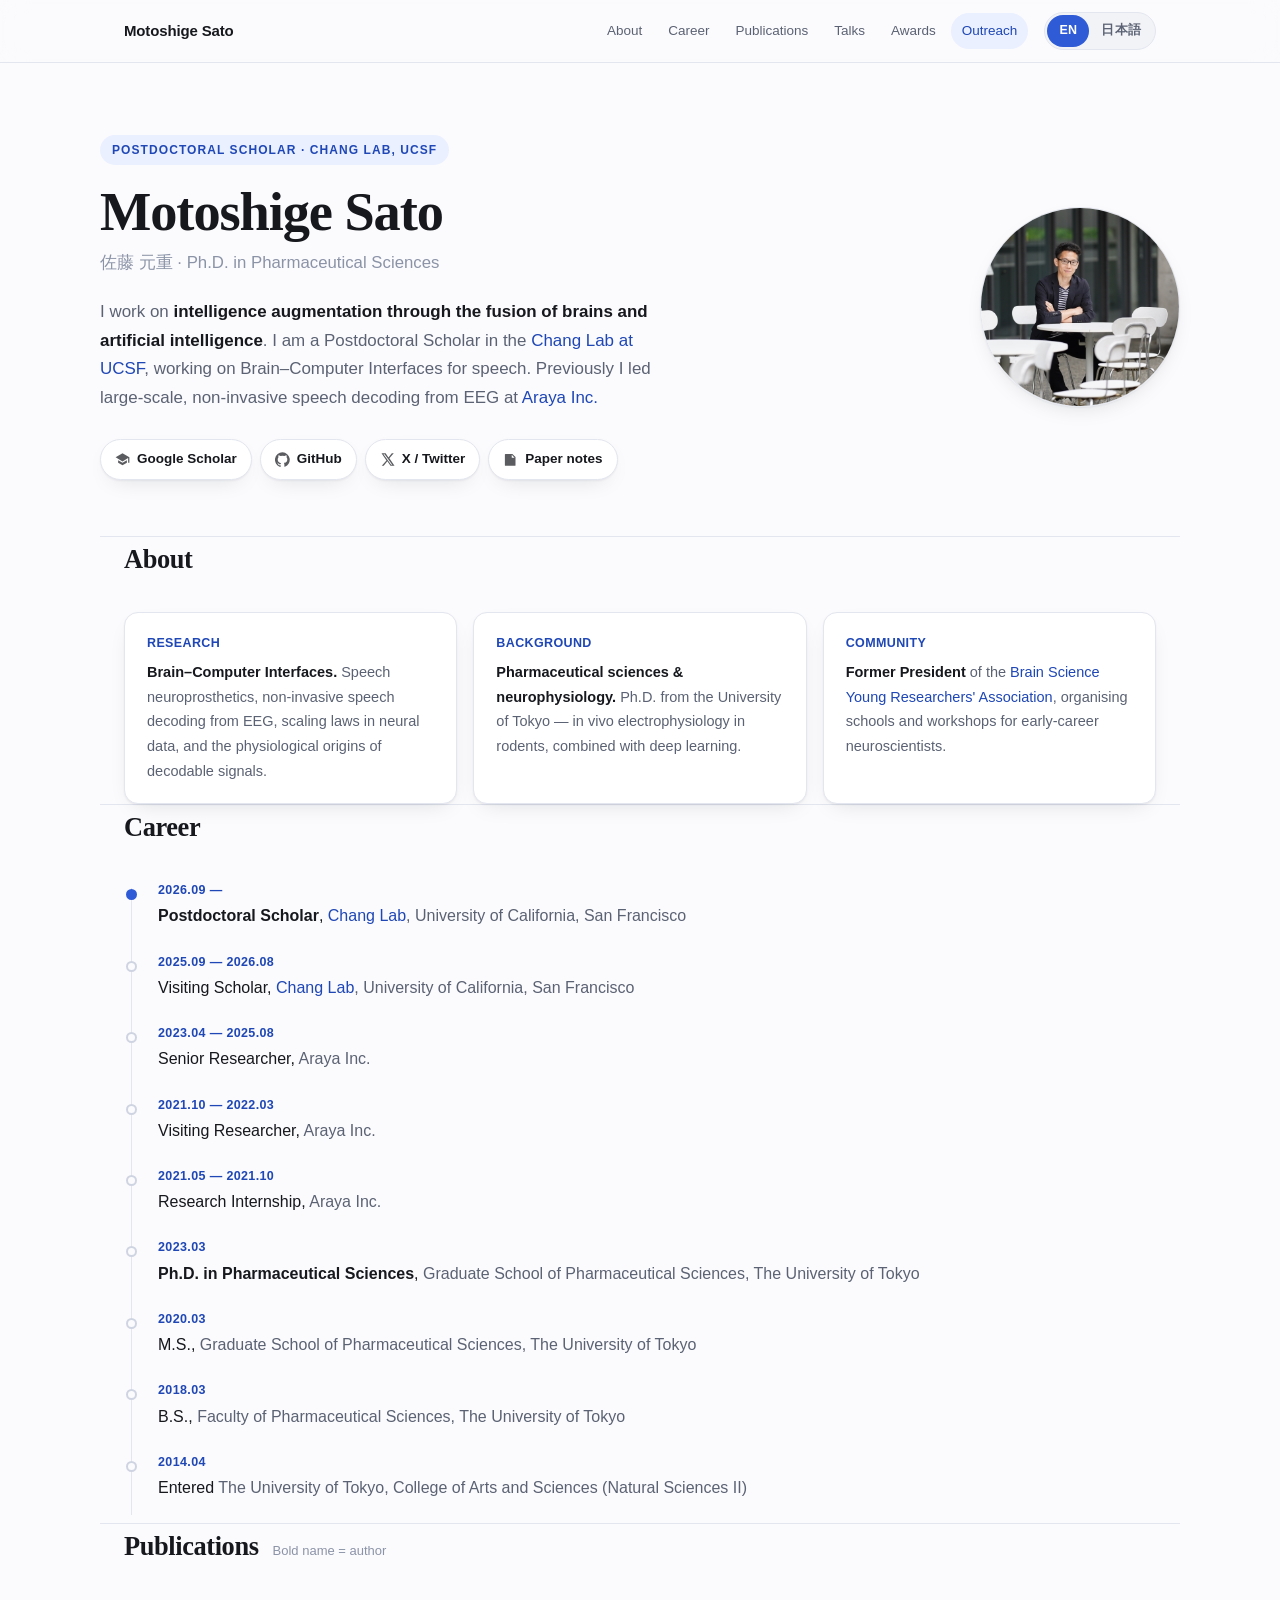
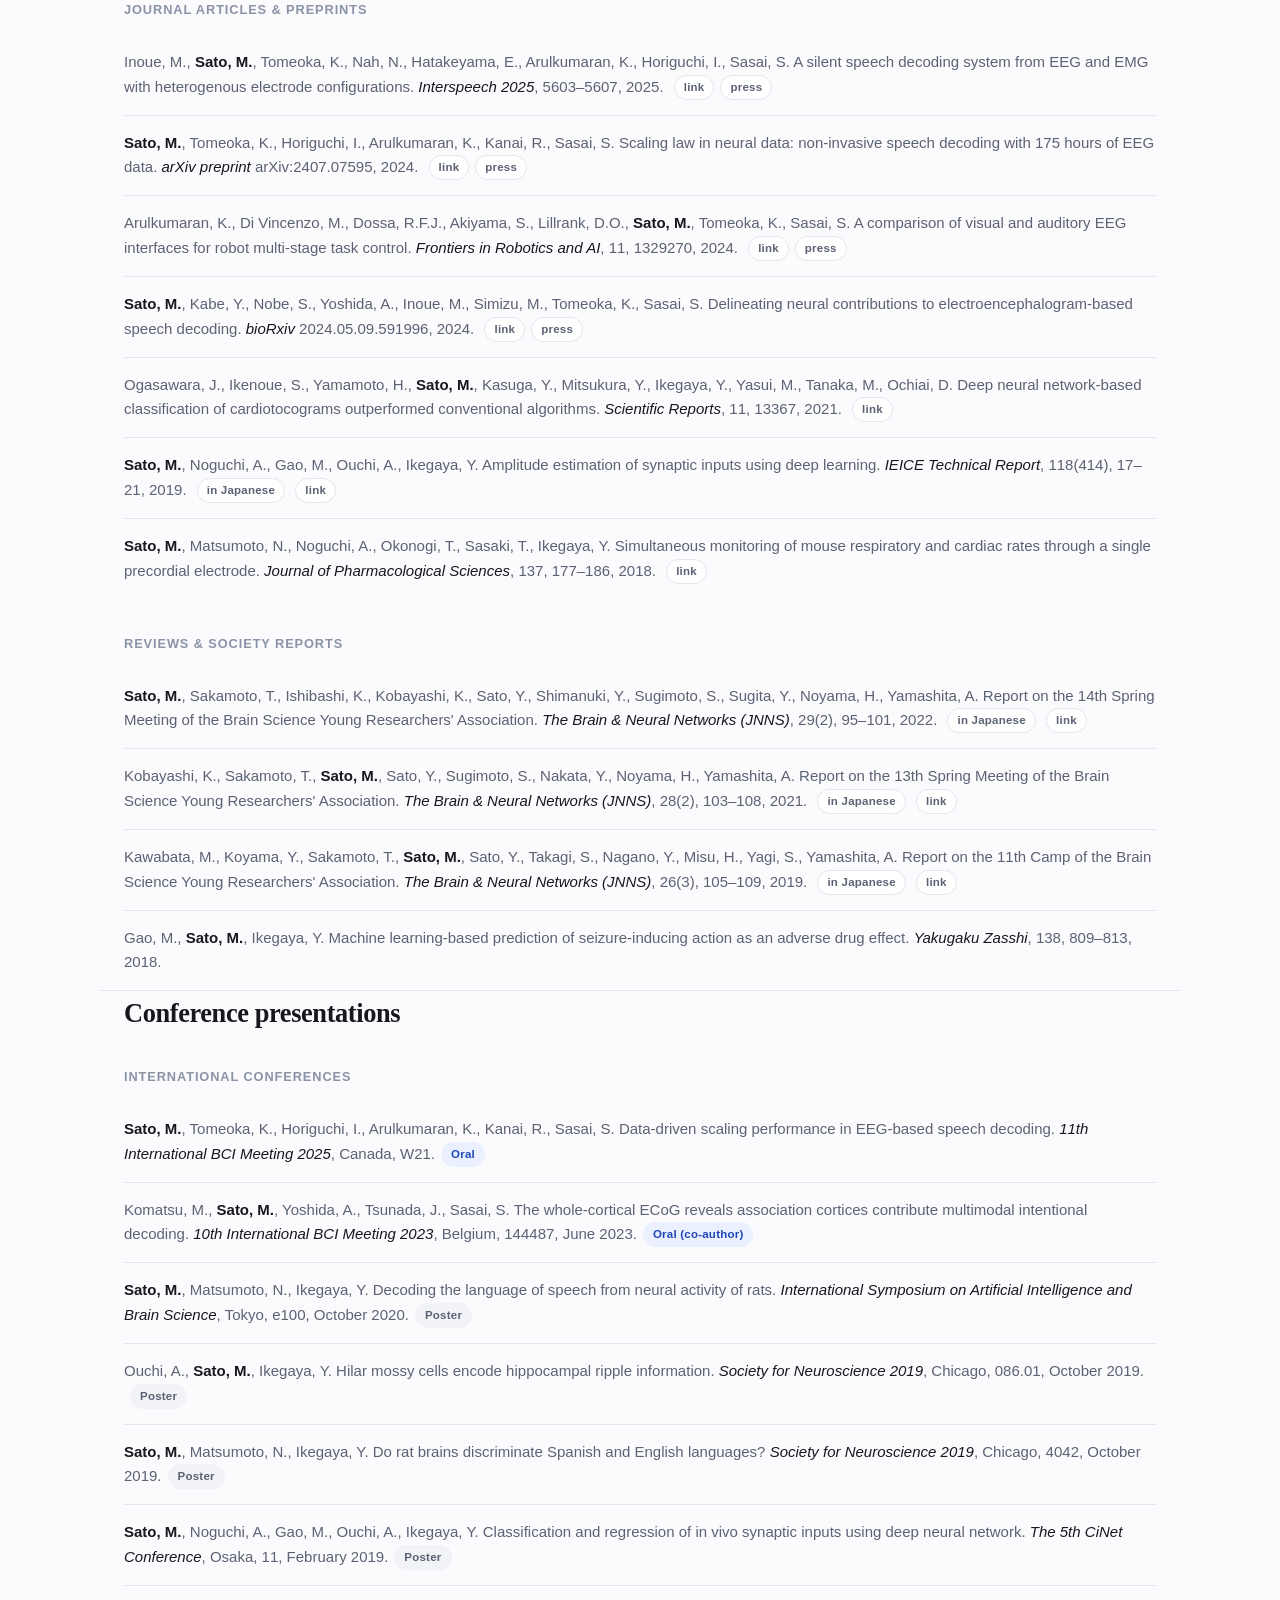
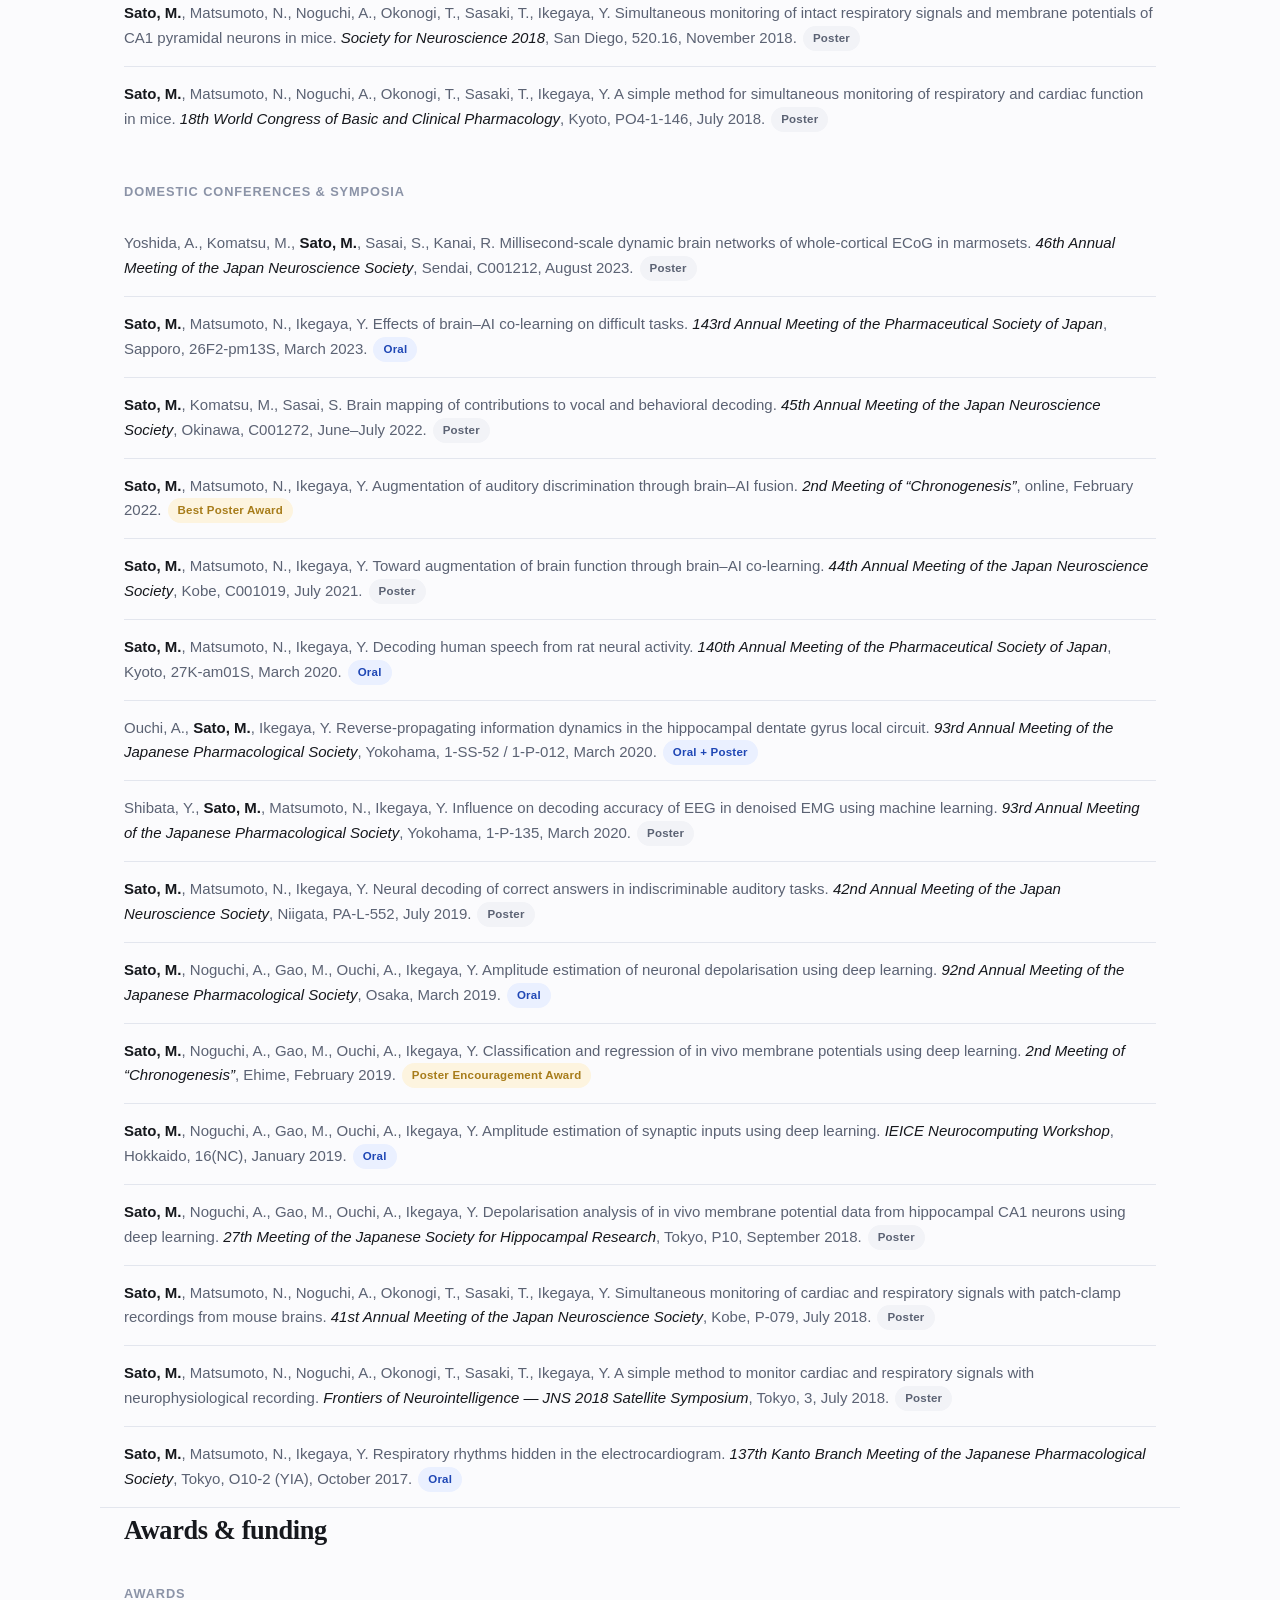
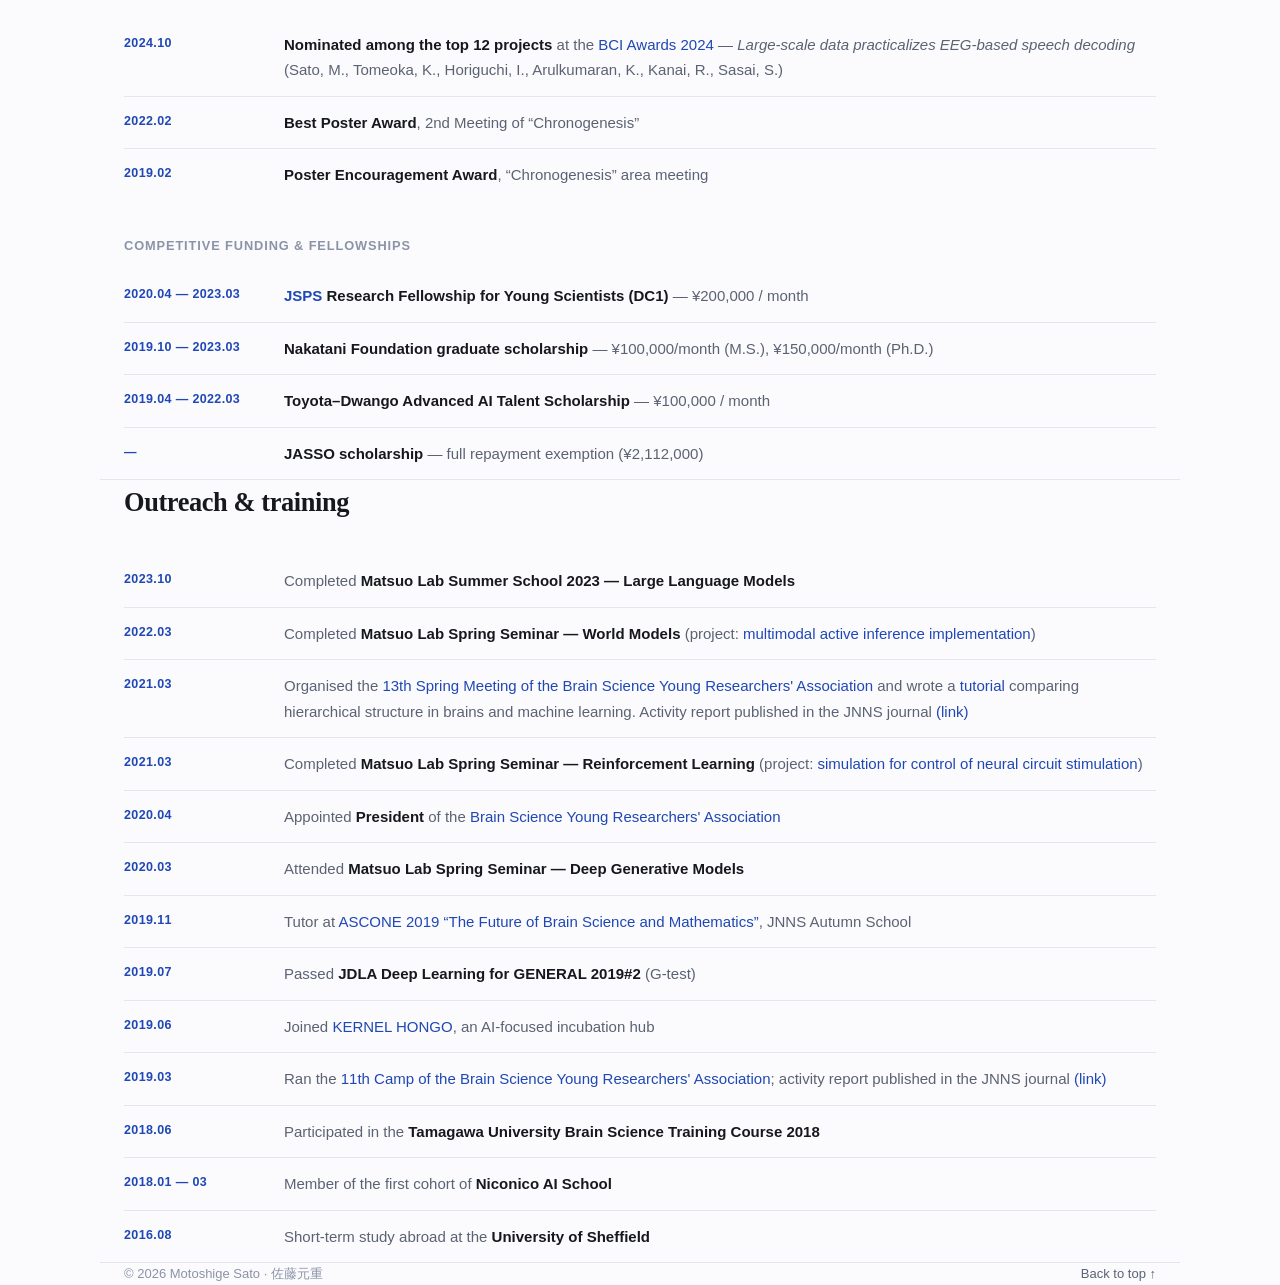
==== index.html @ b0b54142 "Modernise site, add EN/JP toggle, update affiliation Rebuild the 2019-era page as a single self-cont" ====
<!DOCTYPE html>
<html lang="en" data-lang="en">
<head>
<meta charset="utf-8">
<meta name="viewport" content="width=device-width, initial-scale=1">
<title>Motoshige Sato | 佐藤元重</title>
<meta name="description" content="Motoshige Sato (佐藤元重) — Postdoctoral Scholar, Chang Lab, UCSF. Brain-Computer Interfaces, speech decoding, and intelligence augmentation.">
<meta property="og:title" content="Motoshige Sato | 佐藤元重">
<meta property="og:description" content="Postdoctoral Scholar, Chang Lab, UCSF — Brain–Computer Interfaces and speech decoding.">
<meta property="og:type" content="website">
<meta property="og:image" content="face.jpg">
<link rel="icon" href="data:image/svg+xml,<svg xmlns='http://www.w3.org/2000/svg' viewBox='0 0 100 100'><text y='.9em' font-size='90'>&#129504;</text></svg>">
<style>
:root{
  --bg:#fbfbfd; --bg-soft:#ffffff; --bg-sunk:#f2f3f7;
  --fg:#16181d; --fg-muted:#5b6273; --fg-faint:#8b93a7;
  --line:#e3e6ee; --line-strong:#cfd4e2;
  --accent:#2f5bd7; --accent-soft:#eaf0ff; --accent-fg:#1f47b5;
  --gold:#a77c1a; --gold-soft:#fdf4df;
  --radius:14px;
  --shadow:0 1px 2px rgba(18,22,38,.05),0 8px 24px -12px rgba(18,22,38,.18);
  --maxw:1080px;
  --sans:"Inter","Helvetica Neue",Arial,"Hiragino Kaku Gothic ProN","Hiragino Sans","Noto Sans JP","Yu Gothic UI","Meiryo",sans-serif;
  --serif:"Iowan Old Style","Palatino Linotype",Georgia,"Yu Mincho",serif;
}
@media (prefers-color-scheme:dark){
  :root{
    --bg:#0e1016; --bg-soft:#151922; --bg-sunk:#1b202b;
    --fg:#e8ebf2; --fg-muted:#a4acbe; --fg-faint:#79819a;
    --line:#252b38; --line-strong:#333b4d;
    --accent:#5f83f0; --accent-soft:#1a2340; --accent-fg:#9db4ff;
    --gold:#e0b95c; --gold-soft:#2a2312;
    --shadow:0 1px 2px rgba(0,0,0,.4),0 10px 30px -14px rgba(0,0,0,.7);
  }
}
*,*::before,*::after{box-sizing:border-box}
html{scroll-behavior:smooth;scroll-padding-top:88px;-webkit-text-size-adjust:100%}
body{
  margin:0;background:var(--bg);color:var(--fg);
  font-family:var(--sans);font-size:16px;line-height:1.7;
  -webkit-font-smoothing:antialiased;
}
html[data-lang="en"] [data-l="ja"]{display:none !important}
html[data-lang="ja"] [data-l="en"]{display:none !important}
a{color:var(--accent-fg);text-decoration:none}
a:hover{text-decoration:underline;text-underline-offset:3px}
.wrap{max-width:var(--maxw);margin:0 auto;padding:0 24px}

/* ---------- header ---------- */
.topbar{
  position:sticky;top:0;z-index:50;
  background:var(--bg);
  border-bottom:1px solid var(--line);
}
@supports ((backdrop-filter:blur(1px)) or (-webkit-backdrop-filter:blur(1px))){
  .topbar{
    background:color-mix(in srgb,var(--bg) 82%,transparent);
    backdrop-filter:saturate(180%) blur(14px);
    -webkit-backdrop-filter:saturate(180%) blur(14px);
  }
}
.topbar .wrap{display:flex;align-items:center;gap:16px;height:62px}
.brand{font-weight:650;letter-spacing:-.01em;font-size:15px;color:var(--fg);white-space:nowrap}
.brand:hover{text-decoration:none}
.nav{display:flex;gap:4px;margin-left:auto;flex-wrap:wrap}
.nav a{
  font-size:13.5px;color:var(--fg-muted);padding:7px 11px;border-radius:999px;
  transition:background .15s,color .15s;white-space:nowrap;
}
.nav a:hover{background:var(--bg-sunk);color:var(--fg);text-decoration:none}
.nav a.active{color:var(--accent-fg);background:var(--accent-soft)}
.langtoggle{
  display:inline-flex;align-items:center;background:var(--bg-sunk);
  border:1px solid var(--line);border-radius:999px;padding:2px;flex:none;margin-left:auto;
}
.nav + .langtoggle{margin-left:0}
.langtoggle button{
  font:inherit;font-size:12.5px;font-weight:600;letter-spacing:.02em;
  border:0;background:transparent;color:var(--fg-muted);
  padding:5px 12px;border-radius:999px;cursor:pointer;transition:.15s;
}
.langtoggle button[aria-pressed="true"]{background:var(--accent);color:#fff}
.langtoggle button:hover:not([aria-pressed="true"]){color:var(--fg)}

/* ---------- hero ---------- */
.hero{padding:72px 0 56px}
.hero-grid{display:grid;grid-template-columns:minmax(0,1fr) 200px;gap:48px;align-items:center}
.eyebrow{
  display:inline-block;font-size:12px;font-weight:650;letter-spacing:.09em;
  text-transform:uppercase;color:var(--accent-fg);background:var(--accent-soft);
  padding:5px 12px;border-radius:999px;margin-bottom:18px;
}
h1{
  font-family:var(--serif);font-weight:600;letter-spacing:-.02em;
  font-size:clamp(2.2rem,5.4vw,3.4rem);line-height:1.1;margin:0 0 6px;
}
.subname{font-size:1.05rem;color:var(--fg-faint);margin:0 0 20px;font-weight:500}
.lede{font-size:1.06rem;color:var(--fg-muted);margin:0 0 12px;max-width:62ch}
.lede strong{color:var(--fg);font-weight:600}
.portrait{
  width:200px;height:200px;border-radius:50%;object-fit:cover;
  border:1px solid var(--line);box-shadow:var(--shadow);justify-self:end;
}
.links{display:flex;flex-wrap:wrap;gap:8px;margin-top:26px}
.chip{
  display:inline-flex;align-items:center;gap:7px;
  font-size:13.5px;font-weight:550;color:var(--fg);
  background:var(--bg-soft);border:1px solid var(--line);
  padding:8px 14px;border-radius:999px;box-shadow:var(--shadow);
  transition:transform .15s,border-color .15s;
}
.chip:hover{text-decoration:none;transform:translateY(-1px);border-color:var(--line-strong)}
.chip svg{width:15px;height:15px;fill:currentColor;opacity:.7}

/* ---------- sections ---------- */
section{padding:52px 0;border-top:1px solid var(--line)}
.sec-head{display:flex;align-items:baseline;gap:14px;margin-bottom:30px;flex-wrap:wrap}
h2{font-family:var(--serif);font-size:1.65rem;font-weight:600;letter-spacing:-.015em;margin:0}
.sec-note{font-size:13px;color:var(--fg-faint)}
h3{
  font-size:.8rem;font-weight:680;letter-spacing:.07em;text-transform:uppercase;
  color:var(--fg-faint);margin:34px 0 14px;
}
h3:first-of-type{margin-top:0}

/* ---------- timeline ---------- */
.timeline{list-style:none;margin:0;padding:0;position:relative}
.timeline::before{content:"";position:absolute;left:7px;top:8px;bottom:8px;width:1px;background:var(--line)}
.timeline li{position:relative;padding:0 0 22px 34px}
.timeline li::before{
  content:"";position:absolute;left:2px;top:9px;width:11px;height:11px;border-radius:50%;
  background:var(--bg);border:2px solid var(--line-strong);
}
.timeline li.now::before{background:var(--accent);border-color:var(--accent)}
.when{display:block;font-size:12.5px;font-weight:650;letter-spacing:.03em;color:var(--accent-fg);margin-bottom:1px}
.what{display:block;color:var(--fg)}
.where{color:var(--fg-muted)}

/* ---------- publications ---------- */
.pubs{list-style:none;margin:0;padding:0}
.pubs li{
  padding:15px 0;border-bottom:1px solid var(--line);
  font-size:15px;line-height:1.65;color:var(--fg-muted);
}
.pubs li:last-child{border-bottom:0}
.pubs .me{font-style:normal;font-weight:680;color:var(--fg)}
.pubs .venue{font-style:italic;color:var(--fg)}
.tag{
  display:inline-flex;align-items:center;font-size:11.5px;font-weight:620;
  letter-spacing:.02em;padding:2px 9px;border-radius:999px;margin-left:6px;
  border:1px solid var(--line);background:var(--bg-soft);color:var(--fg-muted);
  vertical-align:1px;white-space:nowrap;
}
a.tag:hover{border-color:var(--accent);color:var(--accent-fg);text-decoration:none;background:var(--accent-soft)}
.tag.oral{border-color:transparent;background:var(--accent-soft);color:var(--accent-fg)}
.tag.poster{border-color:transparent;background:var(--bg-sunk);color:var(--fg-muted)}
.tag.prize{border-color:transparent;background:var(--gold-soft);color:var(--gold)}

/* ---------- cards ---------- */
.cards{display:grid;grid-template-columns:repeat(auto-fit,minmax(260px,1fr));gap:16px}
.card{
  background:var(--bg-soft);border:1px solid var(--line);border-radius:var(--radius);
  padding:20px 22px;box-shadow:var(--shadow);
}
.card .when{margin-bottom:6px}
.card p{margin:0;font-size:14.5px;color:var(--fg-muted)}
.card .hl{color:var(--fg);font-weight:600}

/* ---------- plain lists ---------- */
.plain{list-style:none;margin:0;padding:0}
.plain li{
  display:grid;grid-template-columns:142px minmax(0,1fr);gap:18px;
  padding:13px 0;border-bottom:1px solid var(--line);font-size:15px;
}
.plain li:last-child{border-bottom:0}
.plain .when{margin:0;padding-top:1px}
.plain .body{color:var(--fg-muted)}
.plain .body strong{color:var(--fg);font-weight:600}

/* ---------- footer ---------- */
footer{
  border-top:1px solid var(--line);padding:34px 0 56px;
  font-size:13px;color:var(--fg-faint);display:flex;gap:16px;
  flex-wrap:wrap;align-items:center;justify-content:space-between;
}
.totop{color:var(--fg-muted)}

@media (max-width:760px){
  .hero{padding:44px 0 36px}
  .hero-grid{grid-template-columns:1fr;gap:26px}
  .portrait{width:132px;height:132px;justify-self:start;order:-1}
  .nav{display:none}
  .plain li{grid-template-columns:1fr;gap:2px}
  .topbar .wrap{height:56px}
  section{padding:40px 0}
}
@media (prefers-reduced-motion:reduce){html{scroll-behavior:auto}*{transition:none !important}}
</style>
</head>
<body>

<header class="topbar">
  <div class="wrap">
    <a class="brand" href="#top">Motoshige&nbsp;Sato</a>
    <nav class="nav" id="nav">
      <a href="#about"><span data-l="en">About</span><span data-l="ja">概要</span></a>
      <a href="#career"><span data-l="en">Career</span><span data-l="ja">経歴</span></a>
      <a href="#publications"><span data-l="en">Publications</span><span data-l="ja">研究業績</span></a>
      <a href="#talks"><span data-l="en">Talks</span><span data-l="ja">学会発表</span></a>
      <a href="#awards"><span data-l="en">Awards</span><span data-l="ja">受賞・資金</span></a>
      <a href="#outreach"><span data-l="en">Outreach</span><span data-l="ja">対外活動</span></a>
    </nav>
    <div class="langtoggle" role="group" aria-label="Language / 言語">
      <button type="button" data-setlang="en" aria-pressed="true">EN</button>
      <button type="button" data-setlang="ja" aria-pressed="false">日本語</button>
    </div>
  </div>
</header>

<main id="top">

<div class="hero wrap">
  <div class="hero-grid">
    <div>
      <span class="eyebrow"><span data-l="en">Postdoctoral Scholar · Chang Lab, UCSF</span><span data-l="ja">Postdoctoral Scholar · UCSF Chang Lab</span></span>
      <h1><span data-l="en">Motoshige Sato</span><span data-l="ja">佐藤 元重</span></h1>
      <p class="subname"><span data-l="en">佐藤 元重 · Ph.D. in Pharmaceutical Sciences</span><span data-l="ja">Motoshige Sato · 薬科学博士</span></p>
      <p class="lede" data-l="en">I work on <strong>intelligence augmentation through the fusion of brains and artificial intelligence</strong>. I am a Postdoctoral Scholar in the <a href="https://changlab.ucsf.edu/" target="_blank" rel="noopener">Chang Lab at UCSF</a>, working on Brain&ndash;Computer Interfaces for speech. Previously I led large-scale, non-invasive speech decoding from EEG at <a href="https://www.araya.org/" target="_blank" rel="noopener">Araya Inc.</a></p>
      <p class="lede" data-l="ja">私は<strong>脳と人工知能の融合による知能拡張</strong>に興味があり、現在<a href="https://changlab.ucsf.edu/" target="_blank" rel="noopener">UCSF Chang Lab</a>のPostdoctoral Scholarとして、発話のためのBrain&ndash;Computer Interfaceの研究に取り組んでいます。以前は<a href="https://www.araya.org/" target="_blank" rel="noopener">株式会社アラヤ</a>で、大規模データを用いた非侵襲脳波からの音声デコーディングを推進していました。</p>
      <div class="links">
        <a class="chip" href="https://scholar.google.com/citations?user=72gm9BQAAAAJ&amp;hl=en" target="_blank" rel="noopener">
          <svg viewBox="0 0 24 24" aria-hidden="true"><path d="M12 2 1 8.5l11 6.5 9-5.32V17h2V8.5L12 2z"/><path d="M5 13.18v4L12 21l7-3.82v-4L12 17l-7-3.82z"/></svg>
          Google Scholar</a>
        <a class="chip" href="https://github.com/Motoshige496" target="_blank" rel="noopener">
          <svg viewBox="0 0 24 24" aria-hidden="true"><path d="M12 .5a12 12 0 0 0-3.79 23.4c.6.1.82-.26.82-.58v-2.2c-3.34.73-4.04-1.6-4.04-1.6-.55-1.4-1.34-1.77-1.34-1.77-1.1-.75.08-.73.08-.73 1.2.09 1.84 1.24 1.84 1.24 1.07 1.84 2.8 1.3 3.49 1 .1-.78.42-1.31.76-1.61-2.67-.3-5.47-1.34-5.47-5.96 0-1.32.47-2.4 1.24-3.24-.12-.3-.54-1.52.12-3.18 0 0 1-.32 3.3 1.24a11.4 11.4 0 0 1 6 0c2.3-1.56 3.3-1.24 3.3-1.24.66 1.66.24 2.88.12 3.18.77.84 1.24 1.92 1.24 3.24 0 4.63-2.8 5.65-5.48 5.95.43.37.81 1.1.81 2.22v3.29c0 .32.22.69.83.58A12 12 0 0 0 12 .5z"/></svg>
          GitHub</a>
        <a class="chip" href="https://twitter.com/Motoshige_Sato" target="_blank" rel="noopener">
          <svg viewBox="0 0 24 24" aria-hidden="true"><path d="M18.9 2H22l-7 8 8.2 12h-6.4l-5-7.3L5.9 22H2.8l7.5-8.6L2.4 2h6.6l4.5 6.6L18.9 2zm-1.1 18.2h1.7L7.3 3.7H5.5l12.3 16.5z"/></svg>
          X / Twitter</a>
        <a class="chip" href="https://scrapbox.io/phoenix20140310-40504414/" target="_blank" rel="noopener">
          <svg viewBox="0 0 24 24" aria-hidden="true"><path d="M4 3h11l5 5v13a1 1 0 0 1-1 1H4a1 1 0 0 1-1-1V4a1 1 0 0 1 1-1zm10 1.5V9h4.5L14 4.5zM6.5 12h11v1.6h-11V12zm0 3.4h11V17h-11v-1.6z"/></svg>
          <span data-l="en">Paper notes</span><span data-l="ja">論文紹介</span></a>
      </div>
    </div>
    <img class="portrait" src="face.jpg" alt="Motoshige Sato" width="200" height="200">
  </div>
</div>

<section id="about" class="wrap">
  <div class="sec-head">
    <h2><span data-l="en">About</span><span data-l="ja">概要</span></h2>
  </div>
  <div class="cards">
    <div class="card">
      <span class="when"><span data-l="en">RESEARCH</span><span data-l="ja">研究</span></span>
      <p data-l="en"><span class="hl">Brain&ndash;Computer Interfaces.</span> Speech neuroprosthetics, non-invasive speech decoding from EEG, scaling laws in neural data, and the physiological origins of decodable signals.</p>
      <p data-l="ja"><span class="hl">Brain&ndash;Computer Interface。</span>発話ニューロプロステーシス、脳波からの非侵襲音声デコーディング、神経データにおけるスケーリング則、デコード可能な信号の生理学的起源。</p>
    </div>
    <div class="card">
      <span class="when"><span data-l="en">BACKGROUND</span><span data-l="ja">バックグラウンド</span></span>
      <p data-l="en"><span class="hl">Pharmaceutical sciences &amp; neurophysiology.</span> Ph.D. from the University of Tokyo &mdash; in vivo electrophysiology in rodents, combined with deep learning.</p>
      <p data-l="ja"><span class="hl">薬科学・神経生理学。</span>東京大学で博士号を取得。げっ歯類のin vivo電気生理と深層学習を組み合わせた研究に従事。</p>
    </div>
    <div class="card">
      <span class="when"><span data-l="en">COMMUNITY</span><span data-l="ja">コミュニティ</span></span>
      <p data-l="en"><span class="hl">Former President</span> of the <a href="http://brainsci.jp/" target="_blank" rel="noopener">Brain Science Young Researchers' Association</a>, organising schools and workshops for early-career neuroscientists.</p>
      <p data-l="ja"><span class="hl">元会長</span>：<a href="http://brainsci.jp/" target="_blank" rel="noopener">脳科学若手の会</a>。若手研究者向けの研究会・ワークショップを企画・運営。</p>
    </div>
  </div>
</section>

<section id="career" class="wrap">
  <div class="sec-head">
    <h2><span data-l="en">Career</span><span data-l="ja">経歴</span></h2>
  </div>
  <ul class="timeline">
    <li class="now">
      <span class="when">2026.09 &mdash;</span>
      <span class="what" data-l="en"><strong>Postdoctoral Scholar</strong>, <span class="where"><a href="https://changlab.ucsf.edu/" target="_blank" rel="noopener">Chang Lab</a>, University of California, San Francisco</span></span>
      <span class="what" data-l="ja"><strong>Postdoctoral Scholar</strong>、<span class="where"><a href="https://changlab.ucsf.edu/" target="_blank" rel="noopener">UCSF Chang Lab</a>（カリフォルニア大学サンフランシスコ校）</span></span>
    </li>
    <li>
      <span class="when">2025.09 &mdash; 2026.08</span>
      <span class="what" data-l="en">Visiting Scholar, <span class="where"><a href="https://changlab.ucsf.edu/" target="_blank" rel="noopener">Chang Lab</a>, University of California, San Francisco</span></span>
      <span class="what" data-l="ja">Visiting Scholar、<span class="where"><a href="https://changlab.ucsf.edu/" target="_blank" rel="noopener">UCSF Chang Lab</a></span></span>
    </li>
    <li>
      <span class="when">2023.04 &mdash; 2025.08</span>
      <span class="what" data-l="en">Senior Researcher, <span class="where">Araya Inc.</span></span>
      <span class="what" data-l="ja">Senior Researcher、<span class="where">株式会社アラヤ</span></span>
    </li>
    <li>
      <span class="when">2021.10 &mdash; 2022.03</span>
      <span class="what" data-l="en">Visiting Researcher, <span class="where">Araya Inc.</span></span>
      <span class="what" data-l="ja">客員研究員、<span class="where">株式会社アラヤ</span></span>
    </li>
    <li>
      <span class="when">2021.05 &mdash; 2021.10</span>
      <span class="what" data-l="en">Research Internship, <span class="where">Araya Inc.</span></span>
      <span class="what" data-l="ja">インターンシップ、<span class="where">株式会社アラヤ</span></span>
    </li>
    <li>
      <span class="when">2023.03</span>
      <span class="what" data-l="en"><strong>Ph.D. in Pharmaceutical Sciences</strong>, <span class="where">Graduate School of Pharmaceutical Sciences, The University of Tokyo</span></span>
      <span class="what" data-l="ja"><strong>博士課程 修了</strong>、<span class="where">東京大学大学院薬学系研究科 薬科学専攻</span></span>
    </li>
    <li>
      <span class="when">2020.03</span>
      <span class="what" data-l="en">M.S., <span class="where">Graduate School of Pharmaceutical Sciences, The University of Tokyo</span></span>
      <span class="what" data-l="ja">修士課程 修了、<span class="where">東京大学大学院薬学系研究科 薬科学専攻</span></span>
    </li>
    <li>
      <span class="when">2018.03</span>
      <span class="what" data-l="en">B.S., <span class="where">Faculty of Pharmaceutical Sciences, The University of Tokyo</span></span>
      <span class="what" data-l="ja">卒業、<span class="where">東京大学薬学部 薬科学科</span></span>
    </li>
    <li>
      <span class="when">2014.04</span>
      <span class="what" data-l="en">Entered <span class="where">The University of Tokyo, College of Arts and Sciences (Natural Sciences II)</span></span>
      <span class="what" data-l="ja">入学、<span class="where">東京大学教養学部 理科二類</span></span>
    </li>
  </ul>
</section>

<section id="publications" class="wrap">
  <div class="sec-head">
    <h2><span data-l="en">Publications</span><span data-l="ja">研究業績</span></h2>
    <span class="sec-note"><span data-l="en">Bold name = author</span><span data-l="ja">太字は本人</span></span>
  </div>

  <h3><span data-l="en">Journal articles &amp; preprints</span><span data-l="ja">学術雑誌等に発表した論文、著書</span></h3>
  <ul class="pubs">
    <li>Inoue, M., <em class="me">Sato, M.</em>, Tomeoka, K., Nah, N., Hatakeyama, E., Arulkumaran, K., Horiguchi, I., Sasai, S. A silent speech decoding system from EEG and EMG with heterogenous electrode configurations. <span class="venue">Interspeech 2025</span>, 5603&ndash;5607, 2025.
      <a class="tag" href="https://www.isca-archive.org/interspeech_2025/inoue25b_interspeech.html" target="_blank" rel="noopener">link</a><a class="tag" href="https://lp.araya.org/posts/20250623" target="_blank" rel="noopener"><span data-l="en">press</span><span data-l="ja">解説記事</span></a></li>
    <li><em class="me">Sato, M.</em>, Tomeoka, K., Horiguchi, I., Arulkumaran, K., Kanai, R., Sasai, S. Scaling law in neural data: non-invasive speech decoding with 175 hours of EEG data. <span class="venue">arXiv preprint</span> arXiv:2407.07595, 2024.
      <a class="tag" href="https://arxiv.org/abs/2407.07595" target="_blank" rel="noopener">link</a><a class="tag" href="https://www.araya.org/publications/news20240716/" target="_blank" rel="noopener"><span data-l="en">press</span><span data-l="ja">解説記事</span></a></li>
    <li>Arulkumaran, K., Di Vincenzo, M., Dossa, R.F.J., Akiyama, S., Lillrank, D.O., <em class="me">Sato, M.</em>, Tomeoka, K., Sasai, S. A comparison of visual and auditory EEG interfaces for robot multi-stage task control. <span class="venue">Frontiers in Robotics and AI</span>, 11, 1329270, 2024.
      <a class="tag" href="https://www.frontiersin.org/journals/robotics-and-ai/articles/10.3389/frobt.2024.1329270/full" target="_blank" rel="noopener">link</a><a class="tag" href="https://www.araya.org/publications/news20230728/" target="_blank" rel="noopener"><span data-l="en">press</span><span data-l="ja">解説記事</span></a></li>
    <li><em class="me">Sato, M.</em>, Kabe, Y., Nobe, S., Yoshida, A., Inoue, M., Simizu, M., Tomeoka, K., Sasai, S. Delineating neural contributions to electroencephalogram-based speech decoding. <span class="venue">bioRxiv</span> 2024.05.09.591996, 2024.
      <a class="tag" href="https://www.biorxiv.org/content/10.1101/2024.05.09.591996v2" target="_blank" rel="noopener">link</a><a class="tag" href="https://www.araya.org/publications/news20230512/" target="_blank" rel="noopener"><span data-l="en">press</span><span data-l="ja">解説記事</span></a></li>
    <li>Ogasawara, J., Ikenoue, S., Yamamoto, H., <em class="me">Sato, M.</em>, Kasuga, Y., Mitsukura, Y., Ikegaya, Y., Yasui, M., Tanaka, M., Ochiai, D. Deep neural network-based classification of cardiotocograms outperformed conventional algorithms. <span class="venue">Scientific Reports</span>, 11, 13367, 2021.
      <a class="tag" href="https://www.nature.com/articles/s41598-021-92805-9" target="_blank" rel="noopener">link</a></li>
    <li><span data-l="en"><em class="me">Sato, M.</em>, Noguchi, A., Gao, M., Ouchi, A., Ikegaya, Y. Amplitude estimation of synaptic inputs using deep learning. <span class="venue">IEICE Technical Report</span>, 118(414), 17&ndash;21, 2019. <span class="tag">in Japanese</span></span><span data-l="ja"><em class="me">佐藤元重</em>、野口朝子、高夢璇、大内彩子、池谷裕二、深層学習を用いたシナプス入力の振幅推定、<span class="venue">電子情報通信学会技術研究報告</span>、118(414), 17&ndash;21, 2019.</span>
      <a class="tag" href="https://www.ieice.org/publications/ken/summary.php?contribution_id=99745" target="_blank" rel="noopener">link</a></li>
    <li><em class="me">Sato, M.</em>, Matsumoto, N., Noguchi, A., Okonogi, T., Sasaki, T., Ikegaya, Y. Simultaneous monitoring of mouse respiratory and cardiac rates through a single precordial electrode. <span class="venue">Journal of Pharmacological Sciences</span>, 137, 177&ndash;186, 2018.
      <a class="tag" href="https://www.sciencedirect.com/science/article/pii/S1347861318301117?via%3Dihub" target="_blank" rel="noopener">link</a></li>
  </ul>

  <h3><span data-l="en">Reviews &amp; society reports</span><span data-l="ja">学術雑誌における総説</span></h3>
  <ul class="pubs">
    <li><span data-l="en"><em class="me">Sato, M.</em>, Sakamoto, T., Ishibashi, K., Kobayashi, K., Sato, Y., Shimanuki, Y., Sugimoto, S., Sugita, Y., Noyama, H., Yamashita, A. Report on the 14th Spring Meeting of the Brain Science Young Researchers' Association. <span class="venue">The Brain &amp; Neural Networks (JNNS)</span>, 29(2), 95&ndash;101, 2022. <span class="tag">in Japanese</span></span><span data-l="ja"><em class="me">佐藤元重</em>、坂本嵩、石橋佳奈、小林憲司、佐藤由宇、嶋貫悠、杉本翔哉、杉田祐輔、野山大樹、山下愛博、2022年度時限研究会実施報告　脳科学若手の会第14回 春の研究会、<span class="venue">日本神経回路学会誌</span>、29(2), 95&ndash;101, 2022.</span>
      <a class="tag" href="https://www.jstage.jst.go.jp/article/jnns/29/2/29_95/_pdf/-char/ja" target="_blank" rel="noopener">link</a></li>
    <li><span data-l="en">Kobayashi, K., Sakamoto, T., <em class="me">Sato, M.</em>, Sato, Y., Sugimoto, S., Nakata, Y., Noyama, H., Yamashita, A. Report on the 13th Spring Meeting of the Brain Science Young Researchers' Association. <span class="venue">The Brain &amp; Neural Networks (JNNS)</span>, 28(2), 103&ndash;108, 2021. <span class="tag">in Japanese</span></span><span data-l="ja">小林憲司、坂本嵩、<em class="me">佐藤元重</em>、佐藤由宇、杉本翔哉、中田康史、野山大樹、山下愛博、2021年度時限研究会実施報告　脳科学若手の会第13回 春の研究会、<span class="venue">日本神経回路学会誌</span>、28(2), 103&ndash;108, 2021.</span>
      <a class="tag" href="https://www.jstage.jst.go.jp/article/jnns/28/2/28_103/_pdf/-char/en" target="_blank" rel="noopener">link</a></li>
    <li><span data-l="en">Kawabata, M., Koyama, Y., Sakamoto, T., <em class="me">Sato, M.</em>, Sato, Y., Takagi, S., Nagano, Y., Misu, H., Yagi, S., Yamashita, A. Report on the 11th Camp of the Brain Science Young Researchers' Association. <span class="venue">The Brain &amp; Neural Networks (JNNS)</span>, 26(3), 105&ndash;109, 2019. <span class="tag">in Japanese</span></span><span data-l="ja">川端政則、小山雄太郎、坂本嵩、<em class="me">佐藤元重</em>、佐藤由宇、高木志郎、長野祥大、三須宏武、八木佐一郎、山下愛博、2019年度時限研究会実施報告　脳科学若手の会第11回合宿、<span class="venue">日本神経回路学会誌</span>、26(3), 105&ndash;109, 2019.</span>
      <a class="tag" href="https://www.jstage.jst.go.jp/article/jnns/26/3/26_105/_pdf/-char/ja" target="_blank" rel="noopener">link</a></li>
    <li>Gao, M., <em class="me">Sato, M.</em>, Ikegaya, Y. Machine learning-based prediction of seizure-inducing action as an adverse drug effect. <span class="venue">Yakugaku Zasshi</span>, 138, 809&ndash;813, 2018.</li>
  </ul>
</section>

<section id="talks" class="wrap">
  <div class="sec-head">
    <h2><span data-l="en">Conference presentations</span><span data-l="ja">学会発表</span></h2>
  </div>

  <h3><span data-l="en">International conferences</span><span data-l="ja">国際会議における発表</span></h3>
  <ul class="pubs">
    <li><em class="me">Sato, M.</em>, Tomeoka, K., Horiguchi, I., Arulkumaran, K., Kanai, R., Sasai, S. Data-driven scaling performance in EEG-based speech decoding. <span class="venue">11th International BCI Meeting 2025</span>, Canada, W21.<span class="tag oral"><span data-l="en">Oral</span><span data-l="ja">口頭発表</span></span></li>
    <li>Komatsu, M., <em class="me">Sato, M.</em>, Yoshida, A., Tsunada, J., Sasai, S. The whole-cortical ECoG reveals association cortices contribute multimodal intentional decoding. <span class="venue">10th International BCI Meeting 2023</span>, Belgium, 144487, June 2023.<span class="tag oral"><span data-l="en">Oral (co-author)</span><span data-l="ja">口頭発表（共著）</span></span></li>
    <li><em class="me">Sato, M.</em>, Matsumoto, N., Ikegaya, Y. Decoding the language of speech from neural activity of rats. <span class="venue">International Symposium on Artificial Intelligence and Brain Science</span>, Tokyo, e100, October 2020.<span class="tag poster"><span data-l="en">Poster</span><span data-l="ja">ポスター</span></span></li>
    <li>Ouchi, A., <em class="me">Sato, M.</em>, Ikegaya, Y. Hilar mossy cells encode hippocampal ripple information. <span class="venue">Society for Neuroscience 2019</span>, Chicago, 086.01, October 2019.<span class="tag poster"><span data-l="en">Poster</span><span data-l="ja">ポスター</span></span></li>
    <li><em class="me">Sato, M.</em>, Matsumoto, N., Ikegaya, Y. Do rat brains discriminate Spanish and English languages? <span class="venue">Society for Neuroscience 2019</span>, Chicago, 4042, October 2019.<span class="tag poster"><span data-l="en">Poster</span><span data-l="ja">ポスター</span></span></li>
    <li><em class="me">Sato, M.</em>, Noguchi, A., Gao, M., Ouchi, A., Ikegaya, Y. Classification and regression of in vivo synaptic inputs using deep neural network. <span class="venue">The 5th CiNet Conference</span>, Osaka, 11, February 2019.<span class="tag poster"><span data-l="en">Poster</span><span data-l="ja">ポスター</span></span></li>
    <li><em class="me">Sato, M.</em>, Matsumoto, N., Noguchi, A., Okonogi, T., Sasaki, T., Ikegaya, Y. Simultaneous monitoring of intact respiratory signals and membrane potentials of CA1 pyramidal neurons in mice. <span class="venue">Society for Neuroscience 2018</span>, San Diego, 520.16, November 2018.<span class="tag poster"><span data-l="en">Poster</span><span data-l="ja">ポスター</span></span></li>
    <li><em class="me">Sato, M.</em>, Matsumoto, N., Noguchi, A., Okonogi, T., Sasaki, T., Ikegaya, Y. A simple method for simultaneous monitoring of respiratory and cardiac function in mice. <span class="venue">18th World Congress of Basic and Clinical Pharmacology</span>, Kyoto, PO4-1-146, July 2018.<span class="tag poster"><span data-l="en">Poster</span><span data-l="ja">ポスター</span></span></li>
  </ul>

  <h3><span data-l="en">Domestic conferences &amp; symposia</span><span data-l="ja">国内学会・シンポジウムにおける発表</span></h3>
  <ul class="pubs">
    <li><span data-l="en">Yoshida, A., Komatsu, M., <em class="me">Sato, M.</em>, Sasai, S., Kanai, R. Millisecond-scale dynamic brain networks of whole-cortical ECoG in marmosets. <span class="venue">46th Annual Meeting of the Japan Neuroscience Society</span>, Sendai, C001212, August 2023.</span><span data-l="ja">吉田暁人、小松三佐子、<em class="me">佐藤元重</em>、笹井俊太朗、金井良太、Millisecond-scale dynamic brain networks of whole-cortical ECoG in marmosets、<span class="venue">第46回日本神経科学大会</span>（仙台）、2023年8月、C001212</span><span class="tag poster"><span data-l="en">Poster</span><span data-l="ja">ポスター</span></span></li>
    <li><span data-l="en"><em class="me">Sato, M.</em>, Matsumoto, N., Ikegaya, Y. Effects of brain&ndash;AI co-learning on difficult tasks. <span class="venue">143rd Annual Meeting of the Pharmaceutical Society of Japan</span>, Sapporo, 26F2-pm13S, March 2023.</span><span data-l="ja"><em class="me">佐藤元重</em>、松本信圭、池谷裕二、困難課題に対する脳-AI共学習の効果、<span class="venue">日本薬学会第143年会</span>（札幌）、2023年3月26日、26F2-pm13S</span><span class="tag oral"><span data-l="en">Oral</span><span data-l="ja">口頭発表</span></span></li>
    <li><span data-l="en"><em class="me">Sato, M.</em>, Komatsu, M., Sasai, S. Brain mapping of contributions to vocal and behavioral decoding. <span class="venue">45th Annual Meeting of the Japan Neuroscience Society</span>, Okinawa, C001272, June&ndash;July 2022.</span><span data-l="ja"><em class="me">佐藤元重</em>、小松三佐子、笹井俊太朗、Brain mapping of contributions to vocal and behavioral decoding、<span class="venue">第45回日本神経科学大会</span>（沖縄）、2022年6&ndash;7月、C001272</span><span class="tag poster"><span data-l="en">Poster</span><span data-l="ja">ポスター</span></span></li>
    <li><span data-l="en"><em class="me">Sato, M.</em>, Matsumoto, N., Ikegaya, Y. Augmentation of auditory discrimination through brain&ndash;AI fusion. <span class="venue">2nd Meeting of &ldquo;Chronogenesis&rdquo;</span>, online, February 2022.</span><span data-l="ja"><em class="me">佐藤元重</em>、松本信圭、池谷裕二、脳-AI融合による聴覚弁別能力の拡張、<span class="venue">「時間生成学」第二回領域会議</span>（オンライン）、2022年2月</span><span class="tag prize"><span data-l="en">Best Poster Award</span><span data-l="ja">ポスター発表優秀賞</span></span></li>
    <li><span data-l="en"><em class="me">Sato, M.</em>, Matsumoto, N., Ikegaya, Y. Toward augmentation of brain function through brain&ndash;AI co-learning. <span class="venue">44th Annual Meeting of the Japan Neuroscience Society</span>, Kobe, C001019, July 2021.</span><span data-l="ja"><em class="me">佐藤元重</em>、松本信圭、池谷裕二、Toward augmentation of brain function through brain-AI co-learning、<span class="venue">第44回日本神経科学大会</span>（神戸）、2021年7月、C001019</span><span class="tag poster"><span data-l="en">Poster</span><span data-l="ja">ポスター</span></span></li>
    <li><span data-l="en"><em class="me">Sato, M.</em>, Matsumoto, N., Ikegaya, Y. Decoding human speech from rat neural activity. <span class="venue">140th Annual Meeting of the Pharmaceutical Society of Japan</span>, Kyoto, 27K-am01S, March 2020.</span><span data-l="ja"><em class="me">佐藤元重</em>、松本信圭、池谷裕二、ラット神経活動からの人間の音声言語の復号化、<span class="venue">日本薬学会第140年会</span>（京都）、2020年3月28日、27K-am01S</span><span class="tag oral"><span data-l="en">Oral</span><span data-l="ja">口頭発表</span></span></li>
    <li><span data-l="en">Ouchi, A., <em class="me">Sato, M.</em>, Ikegaya, Y. Reverse-propagating information dynamics in the hippocampal dentate gyrus local circuit. <span class="venue">93rd Annual Meeting of the Japanese Pharmacological Society</span>, Yokohama, 1-SS-52 / 1-P-012, March 2020.</span><span data-l="ja">大内彩子、<em class="me">佐藤元重</em>、池谷裕二、海馬歯状回局所回路をリバースに伝播する脳情報動態の解明、<span class="venue">第93回日本薬理学会年会</span>（横浜）、2020年3月16日、1-SS-52 / 1-P-012</span><span class="tag oral"><span data-l="en">Oral + Poster</span><span data-l="ja">口頭・ポスター</span></span></li>
    <li><span data-l="en">Shibata, Y., <em class="me">Sato, M.</em>, Matsumoto, N., Ikegaya, Y. Influence on decoding accuracy of EEG in denoised EMG using machine learning. <span class="venue">93rd Annual Meeting of the Japanese Pharmacological Society</span>, Yokohama, 1-P-135, March 2020.</span><span data-l="ja">柴田裕介、<em class="me">佐藤元重</em>、松本信圭、池谷裕二、Influence on decoding accuracy of EEG in denoised EMG using machine learning、<span class="venue">第93回日本薬理学会年会</span>（横浜）、2020年3月16日、1-P-135</span><span class="tag poster"><span data-l="en">Poster</span><span data-l="ja">ポスター</span></span></li>
    <li><span data-l="en"><em class="me">Sato, M.</em>, Matsumoto, N., Ikegaya, Y. Neural decoding of correct answers in indiscriminable auditory tasks. <span class="venue">42nd Annual Meeting of the Japan Neuroscience Society</span>, Niigata, PA-L-552, July 2019.</span><span data-l="ja"><em class="me">佐藤元重</em>、松本信圭、池谷裕二、弁別不可能な聴覚課題における正解の神経デコーディング、<span class="venue">第42回日本神経科学大会</span>（新潟）、2019年7月26日、PA-L-552</span><span class="tag poster"><span data-l="en">Poster</span><span data-l="ja">ポスター</span></span></li>
    <li><span data-l="en"><em class="me">Sato, M.</em>, Noguchi, A., Gao, M., Ouchi, A., Ikegaya, Y. Amplitude estimation of neuronal depolarisation using deep learning. <span class="venue">92nd Annual Meeting of the Japanese Pharmacological Society</span>, Osaka, March 2019.</span><span data-l="ja"><em class="me">佐藤元重</em>、野口朝子、高夢璇、大内彩子、池谷裕二、深層学習を用いた神経細胞脱分極の振幅推定、<span class="venue">第92回日本薬理学会年会</span>（大阪）、2019年3月</span><span class="tag oral"><span data-l="en">Oral</span><span data-l="ja">口頭発表</span></span></li>
    <li><span data-l="en"><em class="me">Sato, M.</em>, Noguchi, A., Gao, M., Ouchi, A., Ikegaya, Y. Classification and regression of in vivo membrane potentials using deep learning. <span class="venue">2nd Meeting of &ldquo;Chronogenesis&rdquo;</span>, Ehime, February 2019.</span><span data-l="ja"><em class="me">佐藤元重</em>、野口朝子、高夢璇、大内彩子、池谷裕二、深層学習によるin vivo神経膜電位の分類・回帰、<span class="venue">「時間生成学」第二回領域会議</span>（愛媛）、2019年2月</span><span class="tag prize"><span data-l="en">Poster Encouragement Award</span><span data-l="ja">ポスター発表奨励賞</span></span></li>
    <li><span data-l="en"><em class="me">Sato, M.</em>, Noguchi, A., Gao, M., Ouchi, A., Ikegaya, Y. Amplitude estimation of synaptic inputs using deep learning. <span class="venue">IEICE Neurocomputing Workshop</span>, Hokkaido, 16(NC), January 2019.</span><span data-l="ja"><em class="me">佐藤元重</em>、野口朝子、高夢璇、大内彩子、池谷裕二、深層学習を用いたシナプス入力の振幅推定、<span class="venue">ニューロコンピューティング研究会</span>（北海道）、2019年1月、16(NC)</span><span class="tag oral"><span data-l="en">Oral</span><span data-l="ja">口頭発表</span></span></li>
    <li><span data-l="en"><em class="me">Sato, M.</em>, Noguchi, A., Gao, M., Ouchi, A., Ikegaya, Y. Depolarisation analysis of in vivo membrane potential data from hippocampal CA1 neurons using deep learning. <span class="venue">27th Meeting of the Japanese Society for Hippocampal Research</span>, Tokyo, P10, September 2018.</span><span data-l="ja"><em class="me">佐藤元重</em>、野口朝子、高夢璇、大内彩子、池谷裕二、深層学習による海馬CA1野ニューロンin vivo膜電位データの脱分極解析、<span class="venue">第27回海馬と高次脳機能学会</span>（東京）、2018年9月、P10</span><span class="tag poster"><span data-l="en">Poster</span><span data-l="ja">ポスター</span></span></li>
    <li><span data-l="en"><em class="me">Sato, M.</em>, Matsumoto, N., Noguchi, A., Okonogi, T., Sasaki, T., Ikegaya, Y. Simultaneous monitoring of cardiac and respiratory signals with patch-clamp recordings from mouse brains. <span class="venue">41st Annual Meeting of the Japan Neuroscience Society</span>, Kobe, P-079, July 2018.</span><span data-l="ja"><em class="me">佐藤元重</em>、松本信圭、野口朝子、小此木闘也、佐々木拓哉、池谷裕二、Simultaneous monitoring of cardiac and respiratory signals with patch-clamp recordings from mouse brains、<span class="venue">第41回日本神経科学大会</span>（神戸）、2018年7月、P-079</span><span class="tag poster"><span data-l="en">Poster</span><span data-l="ja">ポスター</span></span></li>
    <li><span data-l="en"><em class="me">Sato, M.</em>, Matsumoto, N., Noguchi, A., Okonogi, T., Sasaki, T., Ikegaya, Y. A simple method to monitor cardiac and respiratory signals with neurophysiological recording. <span class="venue">Frontiers of Neurointelligence &mdash; JNS 2018 Satellite Symposium</span>, Tokyo, 3, July 2018.</span><span data-l="ja"><em class="me">佐藤元重</em>、松本信圭、野口朝子、小此木闘也、佐々木拓哉、池谷裕二、A simple method to monitor cardiac and respiratory signals with neurophysiological recording、<span class="venue">Frontiers of Neurointelligence（第41回日本神経科学大会サテライトシンポジウム）</span>（東京）、2018年7月、3</span><span class="tag poster"><span data-l="en">Poster</span><span data-l="ja">ポスター</span></span></li>
    <li><span data-l="en"><em class="me">Sato, M.</em>, Matsumoto, N., Ikegaya, Y. Respiratory rhythms hidden in the electrocardiogram. <span class="venue">137th Kanto Branch Meeting of the Japanese Pharmacological Society</span>, Tokyo, O10-2 (YIA), October 2017.</span><span data-l="ja"><em class="me">佐藤元重</em>、松本信圭、池谷裕二、心電図に潜む呼吸リズム、<span class="venue">第137回日本薬理学会関東部会</span>（東京）、2017年10月、O10-2 (YIA)</span><span class="tag oral"><span data-l="en">Oral</span><span data-l="ja">口頭発表</span></span></li>
  </ul>
</section>

<section id="awards" class="wrap">
  <div class="sec-head">
    <h2><span data-l="en">Awards &amp; funding</span><span data-l="ja">受賞歴・競争的資金</span></h2>
  </div>

  <h3><span data-l="en">Awards</span><span data-l="ja">受賞歴</span></h3>
  <ul class="plain">
    <li><span class="when">2024.10</span><span class="body" data-l="en"><strong>Nominated among the top 12 projects</strong> at the <a href="https://www.bci-award.com/2024" target="_blank" rel="noopener">BCI Awards 2024</a> &mdash; <em>Large-scale data practicalizes EEG-based speech decoding</em> (Sato, M., Tomeoka, K., Horiguchi, I., Arulkumaran, K., Kanai, R., Sasai, S.)</span><span class="body" data-l="ja"><a href="https://www.bci-award.com/2024" target="_blank" rel="noopener">BCI Awards 2024</a>にて<strong>トップ12研究にノミネート</strong> &mdash; <em>Large-scale data practicalizes EEG-based speech decoding</em>（Sato, M., Tomeoka, K., Horiguchi, I., Arulkumaran, K., Kanai, R., Sasai, S.）</span></li>
    <li><span class="when">2022.02</span><span class="body" data-l="en"><strong>Best Poster Award</strong>, 2nd Meeting of &ldquo;Chronogenesis&rdquo;</span><span class="body" data-l="ja"><strong>ポスター発表優秀賞</strong>、「時間生成学」第二回領域会議</span></li>
    <li><span class="when">2019.02</span><span class="body" data-l="en"><strong>Poster Encouragement Award</strong>, &ldquo;Chronogenesis&rdquo; area meeting</span><span class="body" data-l="ja"><strong>ポスター発表奨励賞</strong>、「時間生成学」領域会議</span></li>
  </ul>

  <h3><span data-l="en">Competitive funding &amp; fellowships</span><span data-l="ja">競争的資金の獲得実績</span></h3>
  <ul class="plain">
    <li><span class="when">2020.04 &mdash; 2023.03</span><span class="body" data-l="en"><strong><a href="https://www.jsps.go.jp/english/" target="_blank" rel="noopener">JSPS</a> Research Fellowship for Young Scientists (DC1)</strong> &mdash; &yen;200,000 / month</span><span class="body" data-l="ja"><strong><a href="https://www.jsps.go.jp/" target="_blank" rel="noopener">日本学術振興会</a>特別研究員DC1</strong>に採択（20万円/月）</span></li>
    <li><span class="when">2019.10 &mdash; 2023.03</span><span class="body" data-l="en"><strong>Nakatani Foundation graduate scholarship</strong> &mdash; &yen;100,000/month (M.S.), &yen;150,000/month (Ph.D.)</span><span class="body" data-l="ja"><strong>中谷医工計測技術振興財団 大学院生奨学金</strong>に採択（修士：10万円/月、博士：15万円/月）</span></li>
    <li><span class="when">2019.04 &mdash; 2022.03</span><span class="body" data-l="en"><strong>Toyota&ndash;Dwango Advanced AI Talent Scholarship</strong> &mdash; &yen;100,000 / month</span><span class="body" data-l="ja"><strong>トヨタ・ドワンゴ高度人工知能人材奨学金</strong>（10万円/月）</span></li>
    <li><span class="when">&mdash;</span><span class="body" data-l="en"><strong>JASSO scholarship</strong> &mdash; full repayment exemption (&yen;2,112,000)</span><span class="body" data-l="ja"><strong>日本学生支援機構 奨学金</strong> 全額返還免除（2,112,000円）</span></li>
  </ul>
</section>

<section id="outreach" class="wrap">
  <div class="sec-head">
    <h2><span data-l="en">Outreach &amp; training</span><span data-l="ja">対外活動</span></h2>
  </div>
  <ul class="plain">
    <li><span class="when">2023.10</span><span class="body" data-l="en">Completed <strong>Matsuo Lab Summer School 2023 &mdash; Large Language Models</strong></span><span class="body" data-l="ja">松尾研究室サマースクール2023「<strong>大規模言語モデル</strong>」を修了</span></li>
    <li><span class="when">2022.03</span><span class="body" data-l="en">Completed <strong>Matsuo Lab Spring Seminar &mdash; World Models</strong> (project: <a href="https://github.com/yasu-k2/multimodal-active-inference" target="_blank" rel="noopener">multimodal active inference implementation</a>)</span><span class="body" data-l="ja">松尾研究室スプリングセミナー「<strong>世界モデル</strong>」を修了（成果物：<a href="https://github.com/yasu-k2/multimodal-active-inference" target="_blank" rel="noopener">マルチモーダル能動推論の実装</a>）</span></li>
    <li><span class="when">2021.03</span><span class="body" data-l="en">Organised the <a href="http://brainsci.jp/blog/2021/03/14/%e7%ac%ac13%e5%9b%9e%e8%84%b3%e7%a7%91%e5%ad%a6%e8%8b%a5%e6%89%8b%e3%81%ae%e4%bc%9a-%e6%98%a5%e7%a0%94%e7%a9%b6%e4%bc%9a/" target="_blank" rel="noopener">13th Spring Meeting of the Brain Science Young Researchers' Association</a> and wrote a <a href="https://github.com/Motoshige496/Machine-Learning/tree/main/SPCamp21" target="_blank" rel="noopener">tutorial</a> comparing hierarchical structure in brains and machine learning. Activity report published in the JNNS journal <a href="https://www.jstage.jst.go.jp/article/jnns/28/2/28_103/_pdf/-char/en" target="_blank" rel="noopener">(link)</a></span><span class="body" data-l="ja"><a href="http://brainsci.jp/blog/2021/03/14/%e7%ac%ac13%e5%9b%9e%e8%84%b3%e7%a7%91%e5%ad%a6%e8%8b%a5%e6%89%8b%e3%81%ae%e4%bc%9a-%e6%98%a5%e7%a0%94%e7%a9%b6%e4%bc%9a/" target="_blank" rel="noopener">第13回脳科学若手の会 春の研究会</a>を主催し、脳と機械学習の階層性を生理学的に比較する<a href="https://github.com/Motoshige496/Machine-Learning/tree/main/SPCamp21" target="_blank" rel="noopener">チュートリアル</a>を作成。神経回路学会誌に活動報告を寄稿<a href="https://www.jstage.jst.go.jp/article/jnns/28/2/28_103/_pdf/-char/en" target="_blank" rel="noopener">(link)</a></span></li>
    <li><span class="when">2021.03</span><span class="body" data-l="en">Completed <strong>Matsuo Lab Spring Seminar &mdash; Reinforcement Learning</strong> (project: <a href="https://scrapbox.io/phoenix20140310-40504414/%E7%A5%9E%E7%B5%8C%E5%9B%9E%E8%B7%AF%E5%88%BA%E6%BF%80%E3%81%AE%E5%88%B6%E5%BE%A1%E3%81%AE%E3%81%9F%E3%82%81%E3%81%AE%E3%82%B7%E3%83%9F%E3%83%A5%E3%83%AC%E3%83%BC%E3%82%B7%E3%83%A7%E3%83%B3" target="_blank" rel="noopener">simulation for control of neural circuit stimulation</a>)</span><span class="body" data-l="ja">松尾研究室スプリングセミナー「<strong>強化学習</strong>」を修了（成果物：<a href="https://scrapbox.io/phoenix20140310-40504414/%E7%A5%9E%E7%B5%8C%E5%9B%9E%E8%B7%AF%E5%88%BA%E6%BF%80%E3%81%AE%E5%88%B6%E5%BE%A1%E3%81%AE%E3%81%9F%E3%82%81%E3%81%AE%E3%82%B7%E3%83%9F%E3%83%A5%E3%83%AC%E3%83%BC%E3%82%B7%E3%83%A7%E3%83%B3" target="_blank" rel="noopener">神経回路刺激の制御のためのシミュレーション</a>）</span></li>
    <li><span class="when">2020.04</span><span class="body" data-l="en">Appointed <strong>President</strong> of the <a href="http://brainsci.jp/" target="_blank" rel="noopener">Brain Science Young Researchers' Association</a></span><span class="body" data-l="ja"><a href="http://brainsci.jp/" target="_blank" rel="noopener">脳科学若手の会</a> <strong>会長</strong>に就任</span></li>
    <li><span class="when">2020.03</span><span class="body" data-l="en">Attended <strong>Matsuo Lab Spring Seminar &mdash; Deep Generative Models</strong></span><span class="body" data-l="ja">松尾研究室スプリングセミナー「<strong>深層生成モデル</strong>」を受講</span></li>
    <li><span class="when">2019.11</span><span class="body" data-l="en">Tutor at <a href="http://ascone.brainsci.net/" target="_blank" rel="noopener">ASCONE 2019 &ldquo;The Future of Brain Science and Mathematics&rdquo;</a>, JNNS Autumn School</span><span class="body" data-l="ja">日本神経回路学会オータムスクール <a href="http://ascone.brainsci.net/" target="_blank" rel="noopener">ASCONE2019『脳科学と数理の未来』</a>にチューターとして参加</span></li>
    <li><span class="when">2019.07</span><span class="body" data-l="en">Passed <strong>JDLA Deep Learning for GENERAL 2019#2</strong> (G-test)</span><span class="body" data-l="ja"><strong>JDLA Deep Learning for GENERAL 2019#2</strong>（ディープラーニング G検定）合格</span></li>
    <li><span class="when">2019.06</span><span class="body" data-l="en">Joined <a href="https://kernel.deepcore.jp/" target="_blank" rel="noopener">KERNEL HONGO</a>, an AI-focused incubation hub</span><span class="body" data-l="ja">AI特化型インキュベーション拠点<a href="https://kernel.deepcore.jp/" target="_blank" rel="noopener">KERNEL HONGO</a>に入会</span></li>
    <li><span class="when">2019.03</span><span class="body" data-l="en">Ran the <a href="http://brainsci.jp/blog/2019/03/16/%E7%AC%AC11%E5%9B%9E%E8%84%B3%E7%A7%91%E5%AD%A6%E8%8B%A5%E6%89%8B%E3%81%AE%E4%BC%9A-%E6%98%A5%E5%90%88%E5%AE%BF/" target="_blank" rel="noopener">11th Camp of the Brain Science Young Researchers' Association</a>; activity report published in the JNNS journal <a href="https://www.jstage.jst.go.jp/article/jnns/26/3/26_105/_pdf" target="_blank" rel="noopener">(link)</a></span><span class="body" data-l="ja"><a href="http://brainsci.jp/blog/2019/03/16/%E7%AC%AC11%E5%9B%9E%E8%84%B3%E7%A7%91%E5%AD%A6%E8%8B%A5%E6%89%8B%E3%81%AE%E4%BC%9A-%E6%98%A5%E5%90%88%E5%AE%BF/" target="_blank" rel="noopener">脳科学若手の会第11回合宿</a>を運営。神経回路学会誌に活動報告を寄稿<a href="https://www.jstage.jst.go.jp/article/jnns/26/3/26_105/_pdf" target="_blank" rel="noopener">(link)</a></span></li>
    <li><span class="when">2018.06</span><span class="body" data-l="en">Participated in the <strong>Tamagawa University Brain Science Training Course 2018</strong></span><span class="body" data-l="ja"><strong>玉川大学脳科学トレーニングコース2018</strong>に参加</span></li>
    <li><span class="when">2018.01 &mdash; 03</span><span class="body" data-l="en">Member of the first cohort of <strong>Niconico AI School</strong></span><span class="body" data-l="ja"><strong>ニコニコAIスクール</strong>の第一期生として参加</span></li>
    <li><span class="when">2016.08</span><span class="body" data-l="en">Short-term study abroad at the <strong>University of Sheffield</strong></span><span class="body" data-l="ja"><strong>シェフィールド大学</strong>へ短期留学</span></li>
  </ul>
</section>

</main>

<footer class="wrap">
  <span>&copy; <span id="yr">2026</span> Motoshige Sato &middot; 佐藤元重</span>
  <a class="totop" href="#top"><span data-l="en">Back to top &uarr;</span><span data-l="ja">ページ上部へ &uarr;</span></a>
</footer>

<script>
(function(){
  var root=document.documentElement;
  var btns=[].slice.call(document.querySelectorAll('[data-setlang]'));
  function setLang(l,persist){
    root.setAttribute('data-lang',l);
    root.setAttribute('lang',l==='ja'?'ja':'en');
    btns.forEach(function(b){b.setAttribute('aria-pressed',String(b.getAttribute('data-setlang')===l));});
    if(persist){try{localStorage.setItem('lang',l);}catch(e){}}
  }
  var saved=null;
  try{saved=localStorage.getItem('lang');}catch(e){}
  if(saved!=='en'&&saved!=='ja'){
    var m=/[?&]lang=(en|ja)/.exec(location.search);
    saved=m?m[1]:'en';
  }
  setLang(saved,false);
  btns.forEach(function(b){
    b.addEventListener('click',function(){setLang(b.getAttribute('data-setlang'),true);});
  });

  var y=document.getElementById('yr'); if(y) y.textContent=new Date().getFullYear();

  var links=[].slice.call(document.querySelectorAll('#nav a'));
  var map={};
  links.forEach(function(a){
    var el=document.getElementById(a.getAttribute('href').slice(1));
    if(el) map[el.id]=a;
  });
  if('IntersectionObserver' in window){
    var io=new IntersectionObserver(function(entries){
      entries.forEach(function(en){
        var a=map[en.target.id]; if(!a) return;
        if(en.isIntersecting){
          links.forEach(function(l){l.classList.remove('active');});
          a.classList.add('active');
        }
      });
    },{rootMargin:'-70px 0px -70% 0px',threshold:0});
    Object.keys(map).forEach(function(id){io.observe(document.getElementById(id));});
  }
})();
</script>
</body>
</html>
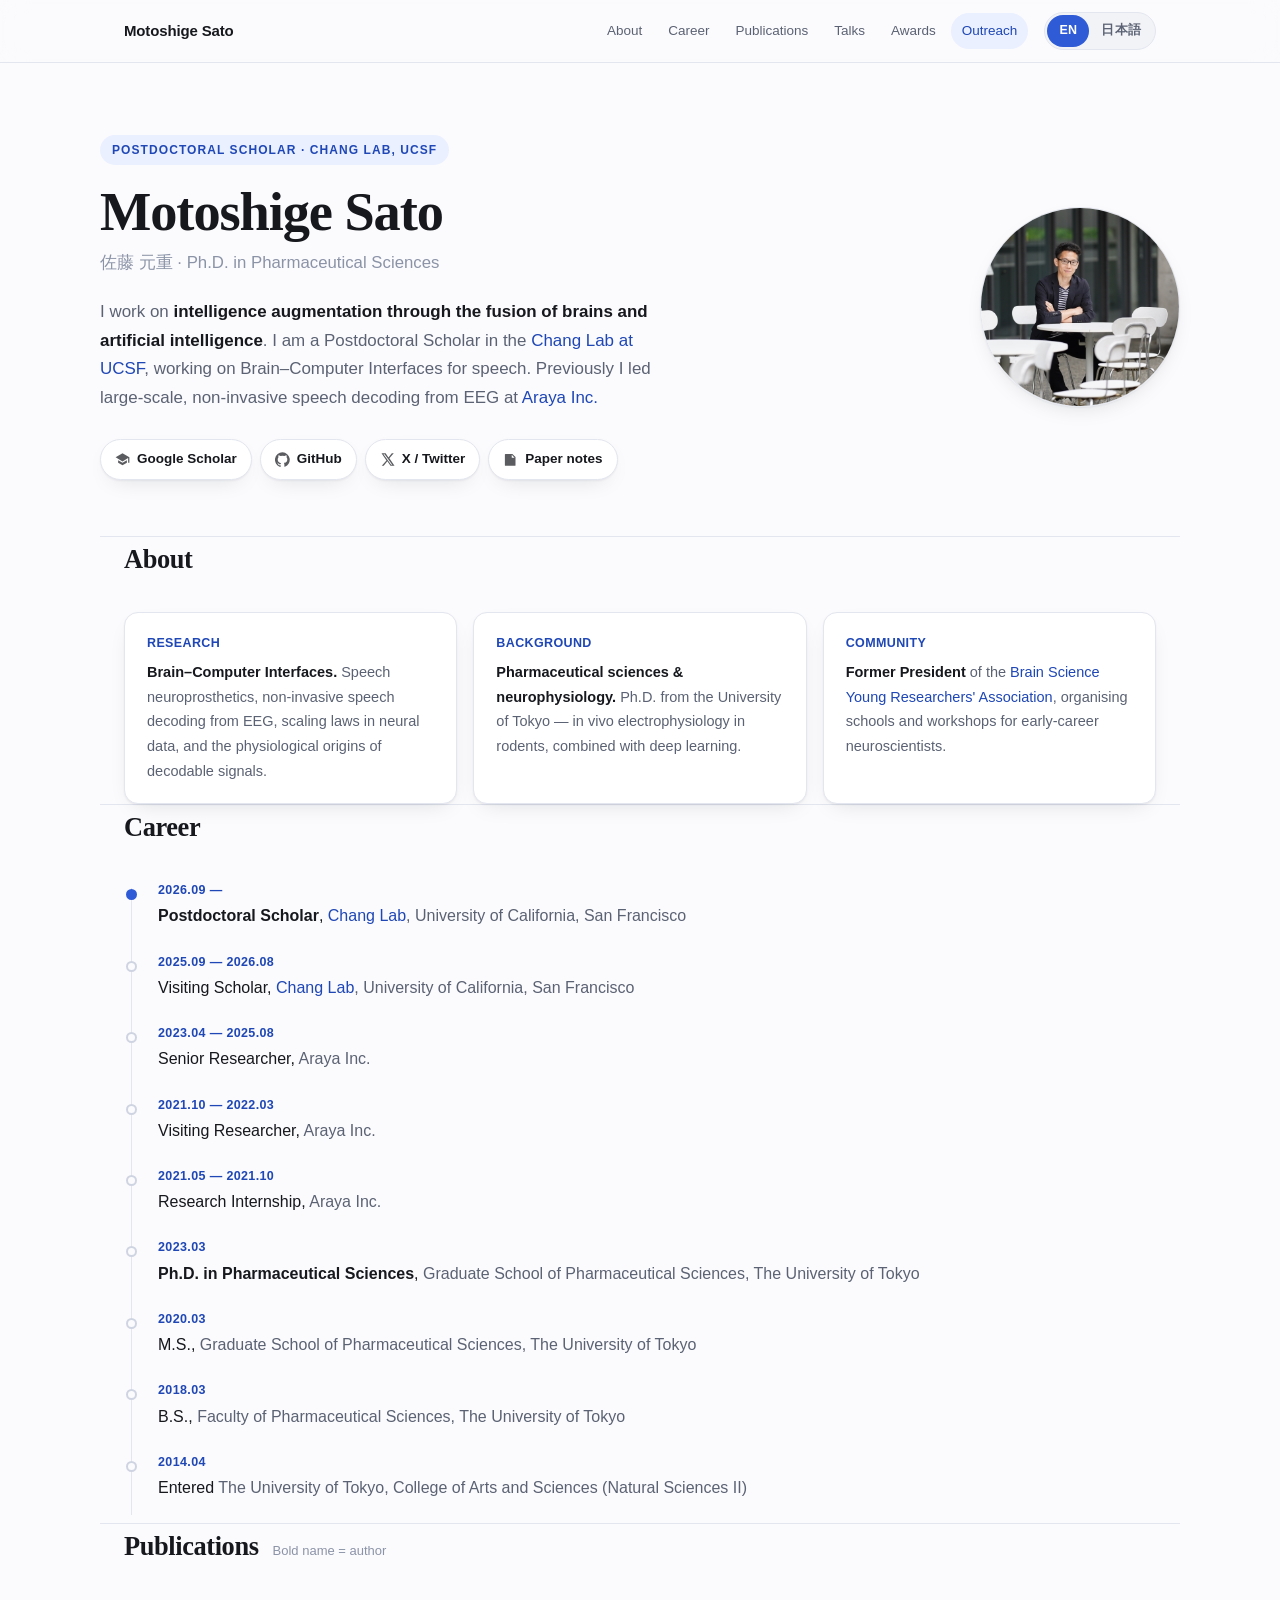
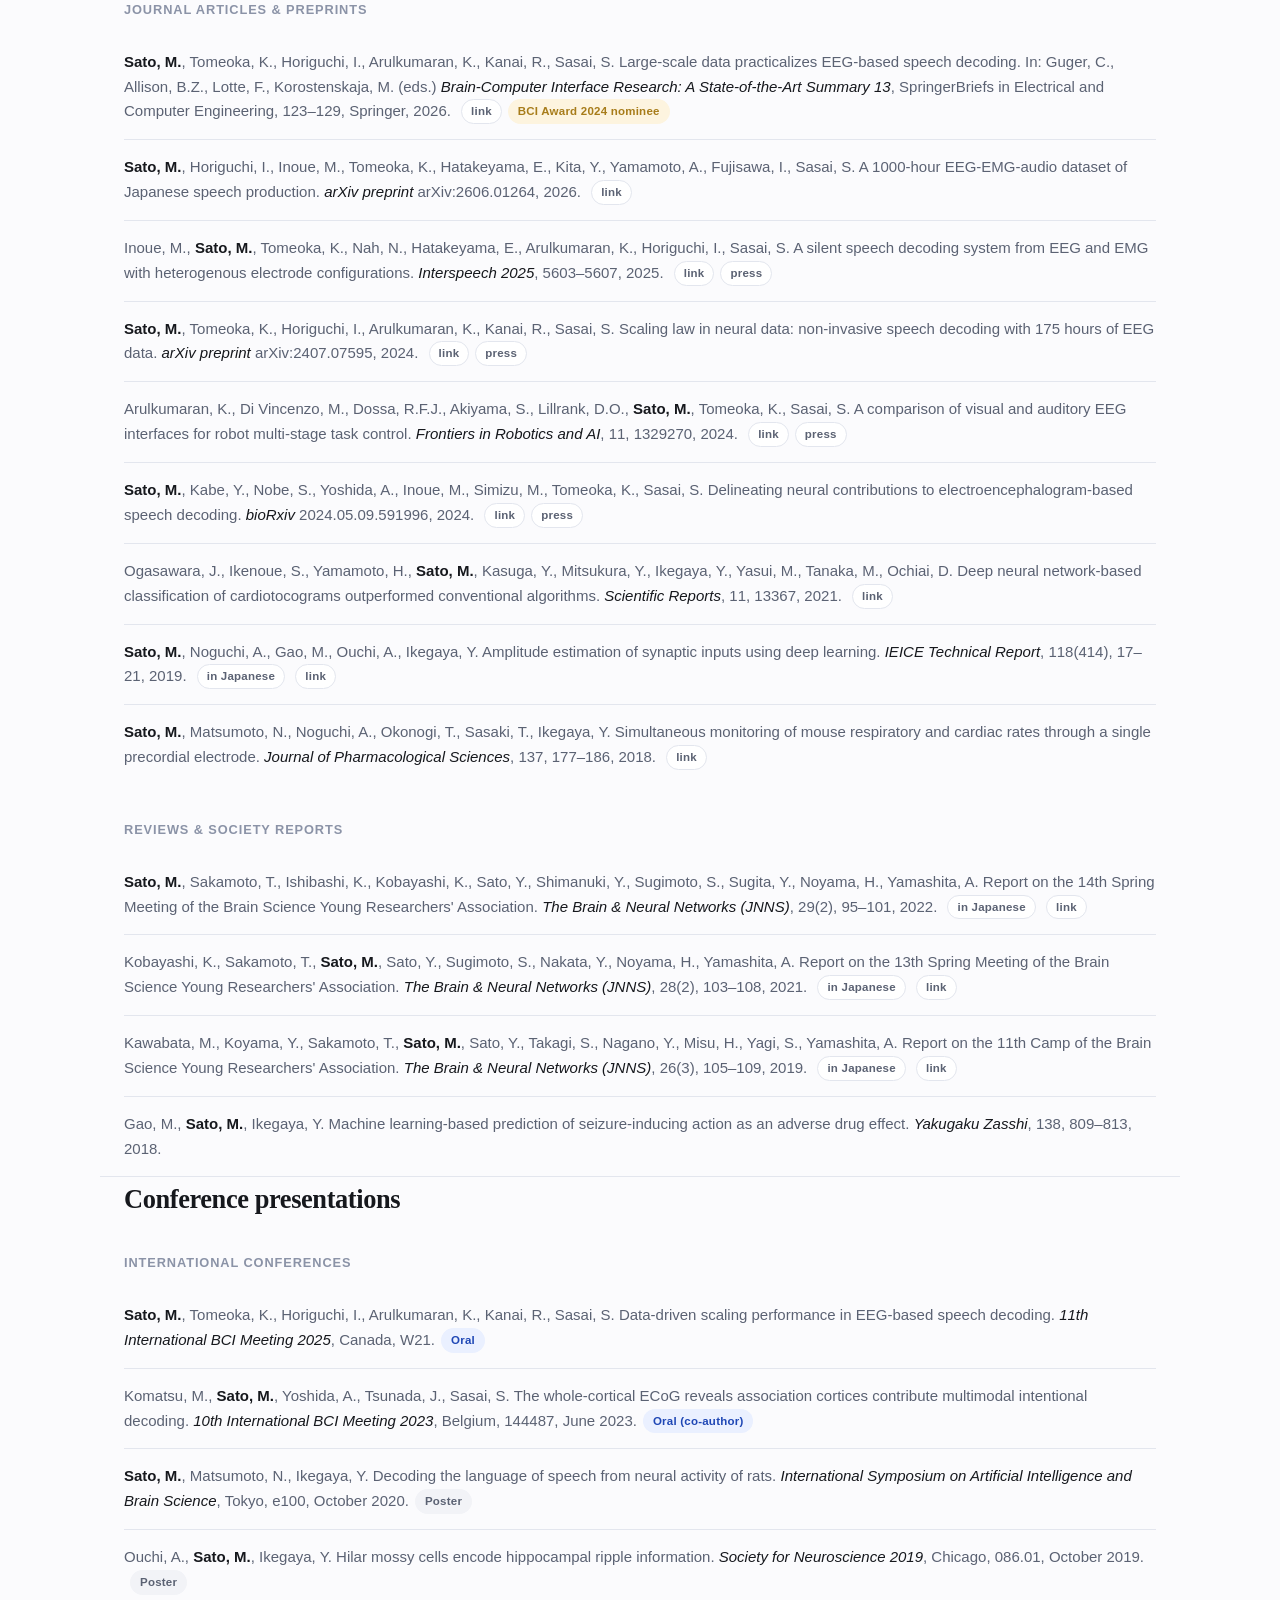
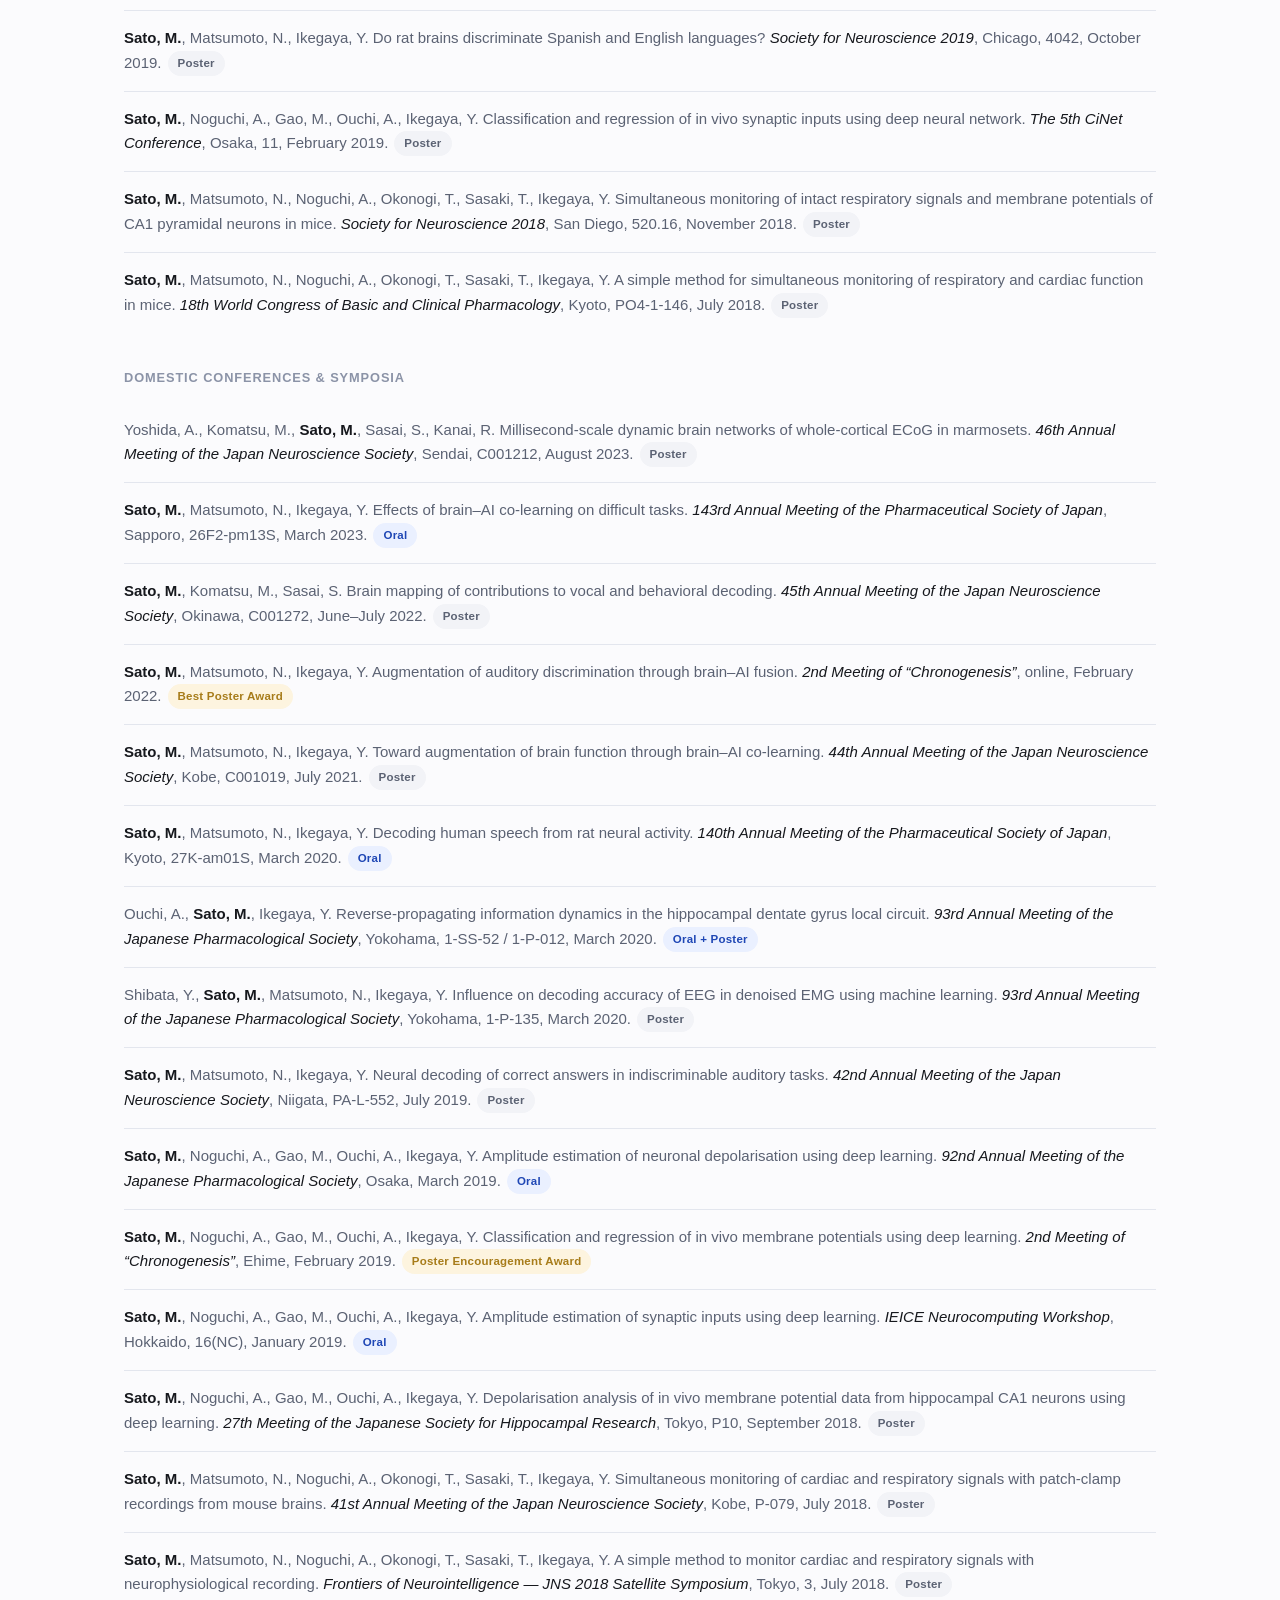
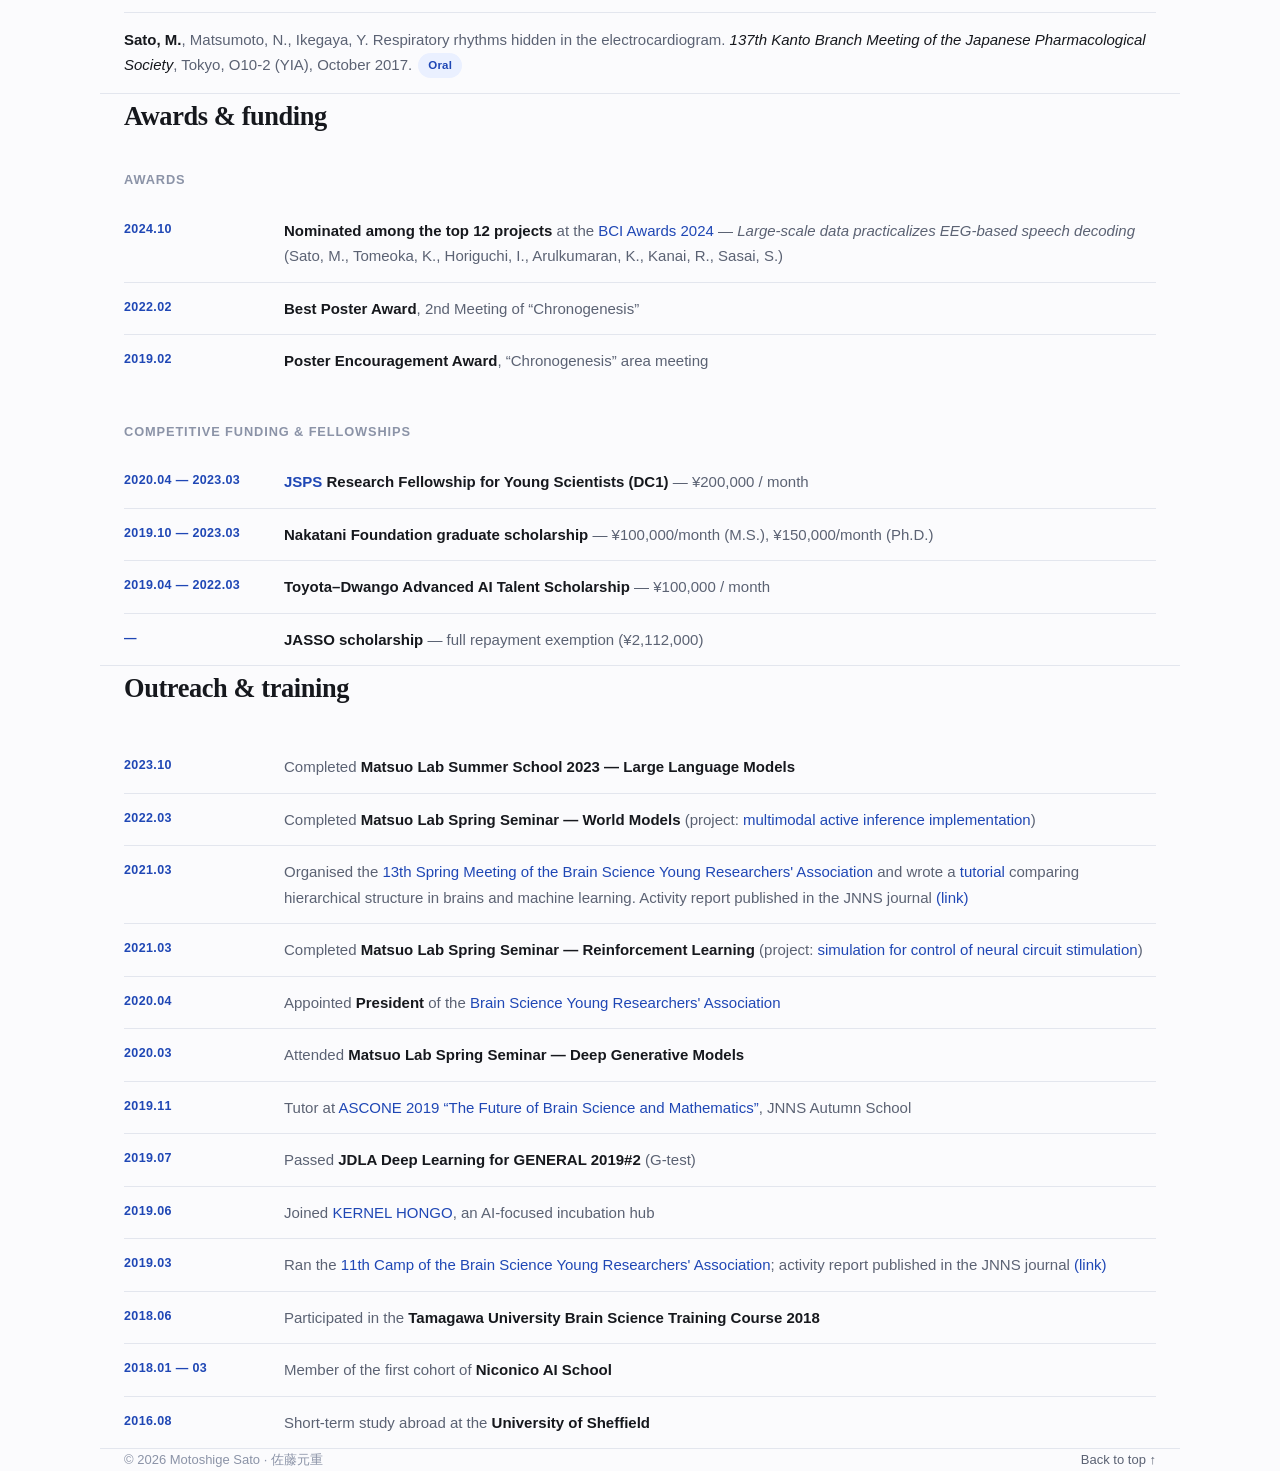
==== commit 39212d41: "Add the 2026 BCI book chapter and the 1000-hour dataset preprint Both were missing from the publicat" ====
--- a/index.html
+++ b/index.html
@@ -254,17 +254,17 @@
     <div class="card">
       <span class="when"><span data-l="en">RESEARCH</span><span data-l="ja">研究</span></span>
       <p data-l="en"><span class="hl">Brain&ndash;Computer Interfaces.</span> Speech neuroprosthetics, non-invasive speech decoding from EEG, scaling laws in neural data, and the physiological origins of decodable signals.</p>
-      <p data-l="ja"><span class="hl">Brain&ndash;Computer Interface。</span>発話ニューロプロステーシス、脳波からの非侵襲音声デコーディング、神経データにおけるスケーリング則、デコード可能な信号の生理学的起源。</p>
+      <p data-l="ja"><span class="hl">Brain&ndash;Computer Interface：</span>発話神経補綴、脳波からの非侵襲音声デコーディング、神経データにおけるスケーリング則、デコード可能な信号の生理学的起源。</p>
     </div>
     <div class="card">
       <span class="when"><span data-l="en">BACKGROUND</span><span data-l="ja">バックグラウンド</span></span>
       <p data-l="en"><span class="hl">Pharmaceutical sciences &amp; neurophysiology.</span> Ph.D. from the University of Tokyo &mdash; in vivo electrophysiology in rodents, combined with deep learning.</p>
-      <p data-l="ja"><span class="hl">薬科学・神経生理学。</span>東京大学で博士号を取得。げっ歯類のin vivo電気生理と深層学習を組み合わせた研究に従事。</p>
+      <p data-l="ja"><span class="hl">薬科学・神経生理学：</span>東京大学で博士号を取得。げっ歯類のin vivo電気生理と深層学習を組み合わせた研究に従事。</p>
     </div>
     <div class="card">
       <span class="when"><span data-l="en">COMMUNITY</span><span data-l="ja">コミュニティ</span></span>
       <p data-l="en"><span class="hl">Former President</span> of the <a href="http://brainsci.jp/" target="_blank" rel="noopener">Brain Science Young Researchers' Association</a>, organising schools and workshops for early-career neuroscientists.</p>
-      <p data-l="ja"><span class="hl">元会長</span>：<a href="http://brainsci.jp/" target="_blank" rel="noopener">脳科学若手の会</a>。若手研究者向けの研究会・ワークショップを企画・運営。</p>
+      <p data-l="ja"><span class="hl">元会長：</span><a href="http://brainsci.jp/" target="_blank" rel="noopener">脳科学若手の会</a>。若手研究者向けの研究会・ワークショップを企画・運営。</p>
     </div>
   </div>
 </section>
@@ -330,6 +330,10 @@
 
   <h3><span data-l="en">Journal articles &amp; preprints</span><span data-l="ja">学術雑誌等に発表した論文、著書</span></h3>
   <ul class="pubs">
+    <li><em class="me">Sato, M.</em>, Tomeoka, K., Horiguchi, I., Arulkumaran, K., Kanai, R., Sasai, S. Large-scale data practicalizes EEG-based speech decoding. In: Guger, C., Allison, B.Z., Lotte, F., Korostenskaja, M. (eds.) <span class="venue">Brain-Computer Interface Research: A State-of-the-Art Summary 13</span>, SpringerBriefs in Electrical and Computer Engineering, 123&ndash;129, Springer, 2026.
+      <a class="tag" href="https://doi.org/10.1007/978-3-032-25828-1_13" target="_blank" rel="noopener">link</a><span class="tag prize"><span data-l="en">BCI Award 2024 nominee</span><span data-l="ja">BCI Award 2024 ノミネート</span></span></li>
+    <li><em class="me">Sato, M.</em>, Horiguchi, I., Inoue, M., Tomeoka, K., Hatakeyama, E., Kita, Y., Yamamoto, A., Fujisawa, I., Sasai, S. A 1000-hour EEG-EMG-audio dataset of Japanese speech production. <span class="venue">arXiv preprint</span> arXiv:2606.01264, 2026.
+      <a class="tag" href="https://arxiv.org/abs/2606.01264" target="_blank" rel="noopener">link</a></li>
     <li>Inoue, M., <em class="me">Sato, M.</em>, Tomeoka, K., Nah, N., Hatakeyama, E., Arulkumaran, K., Horiguchi, I., Sasai, S. A silent speech decoding system from EEG and EMG with heterogenous electrode configurations. <span class="venue">Interspeech 2025</span>, 5603&ndash;5607, 2025.
       <a class="tag" href="https://www.isca-archive.org/interspeech_2025/inoue25b_interspeech.html" target="_blank" rel="noopener">link</a><a class="tag" href="https://lp.araya.org/posts/20250623" target="_blank" rel="noopener"><span data-l="en">press</span><span data-l="ja">解説記事</span></a></li>
     <li><em class="me">Sato, M.</em>, Tomeoka, K., Horiguchi, I., Arulkumaran, K., Kanai, R., Sasai, S. Scaling law in neural data: non-invasive speech decoding with 175 hours of EEG data. <span class="venue">arXiv preprint</span> arXiv:2407.07595, 2024.
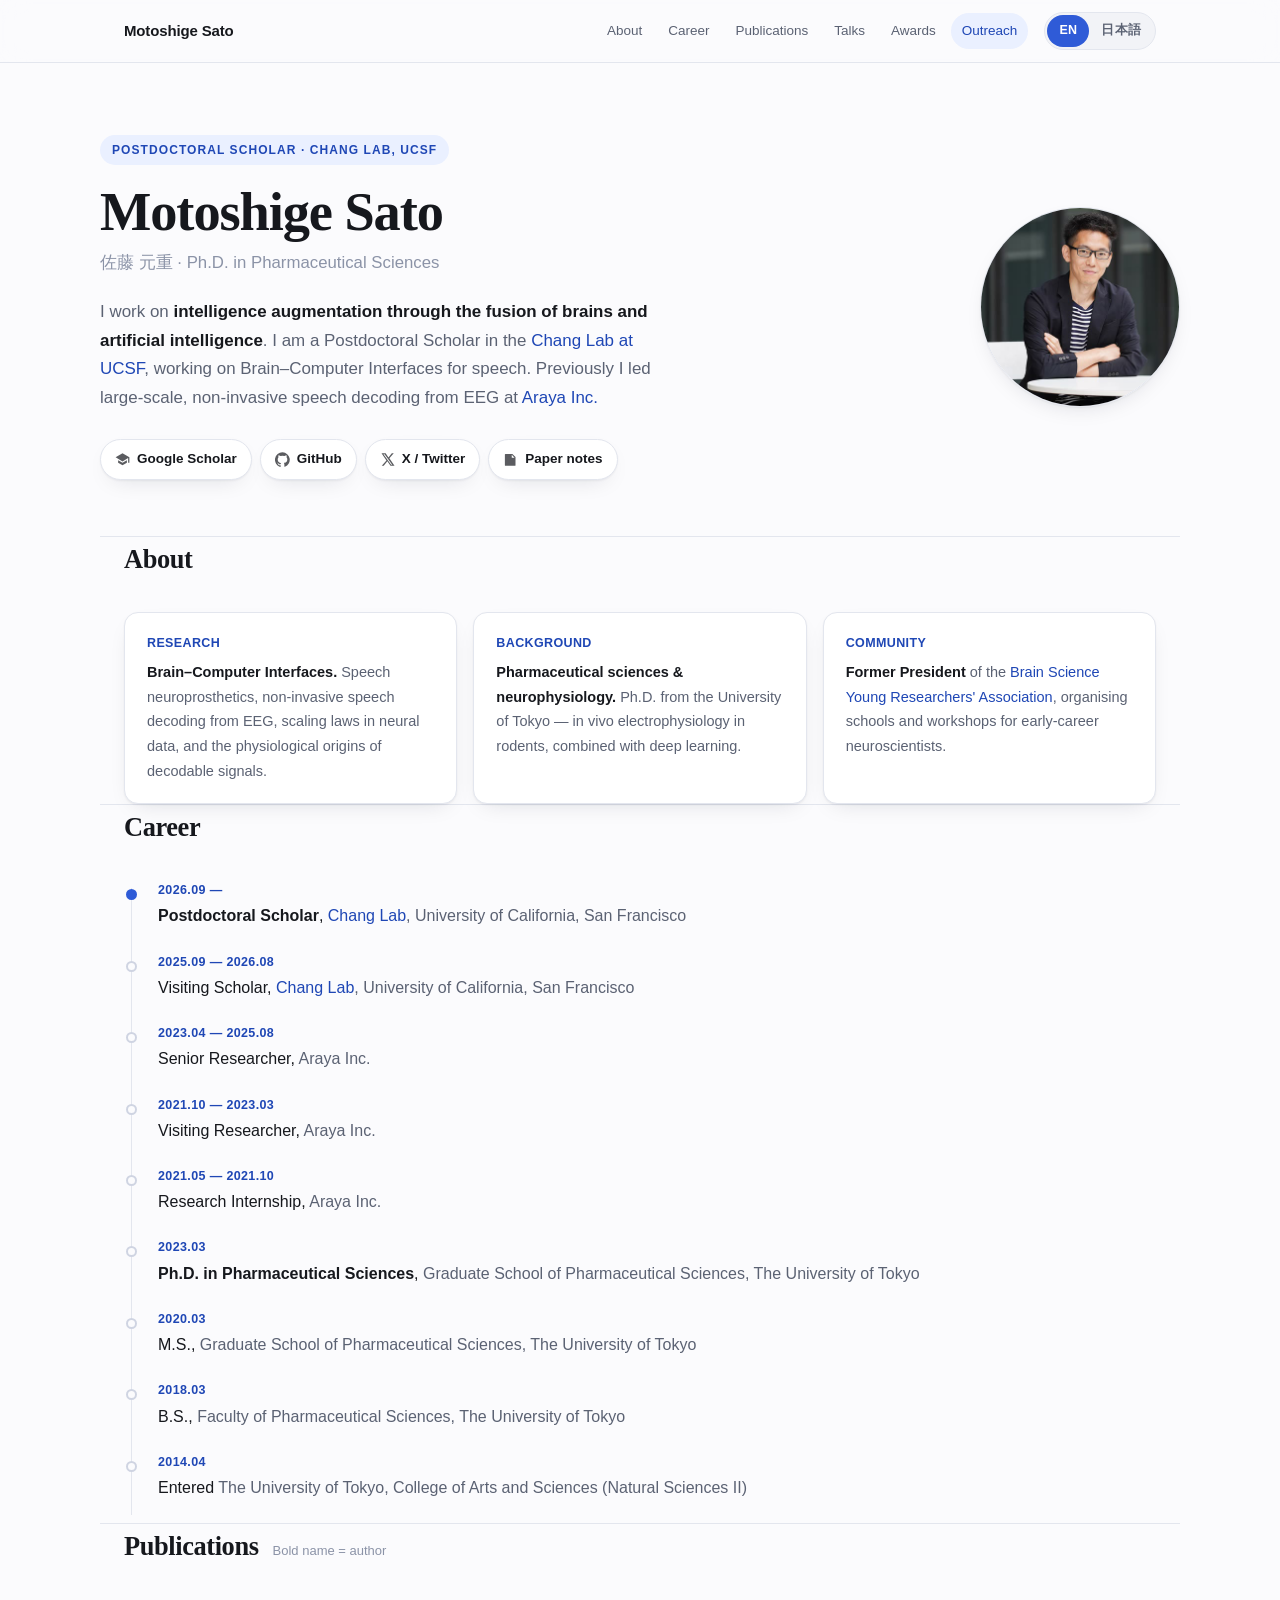
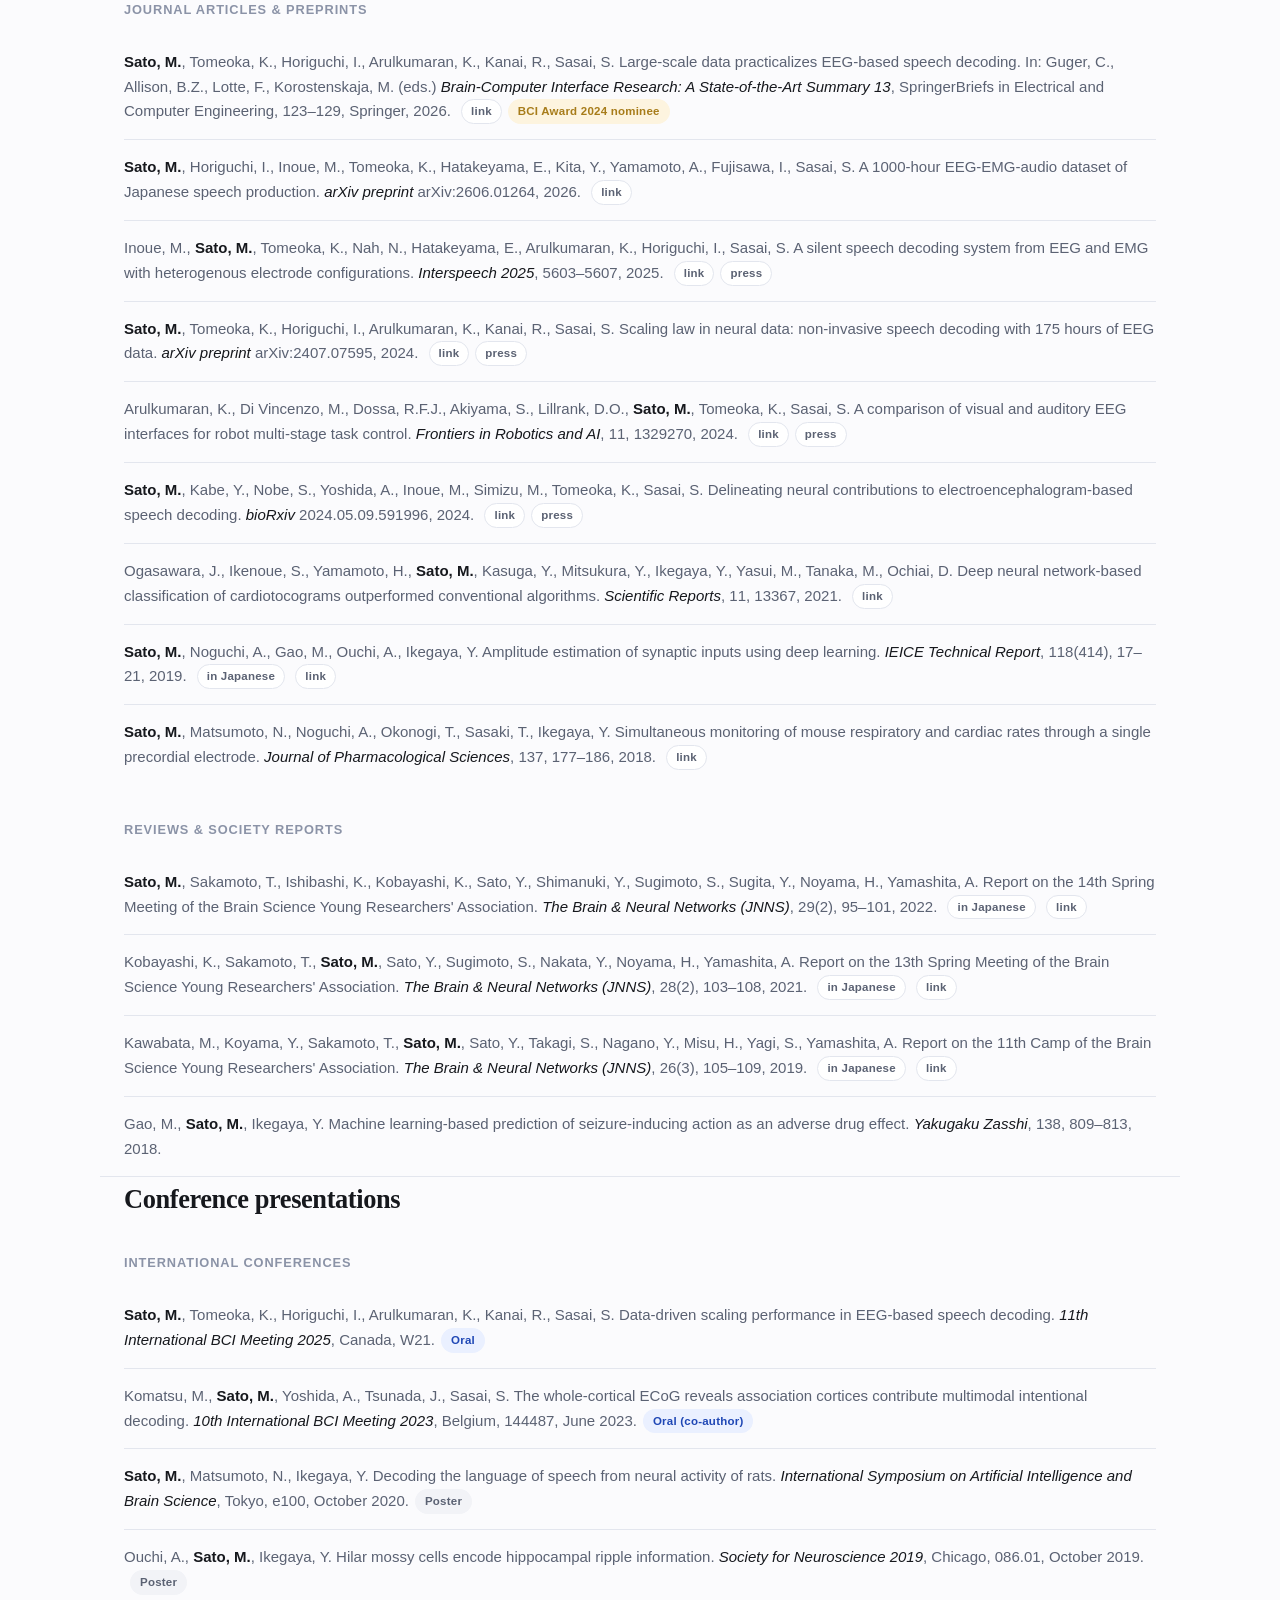
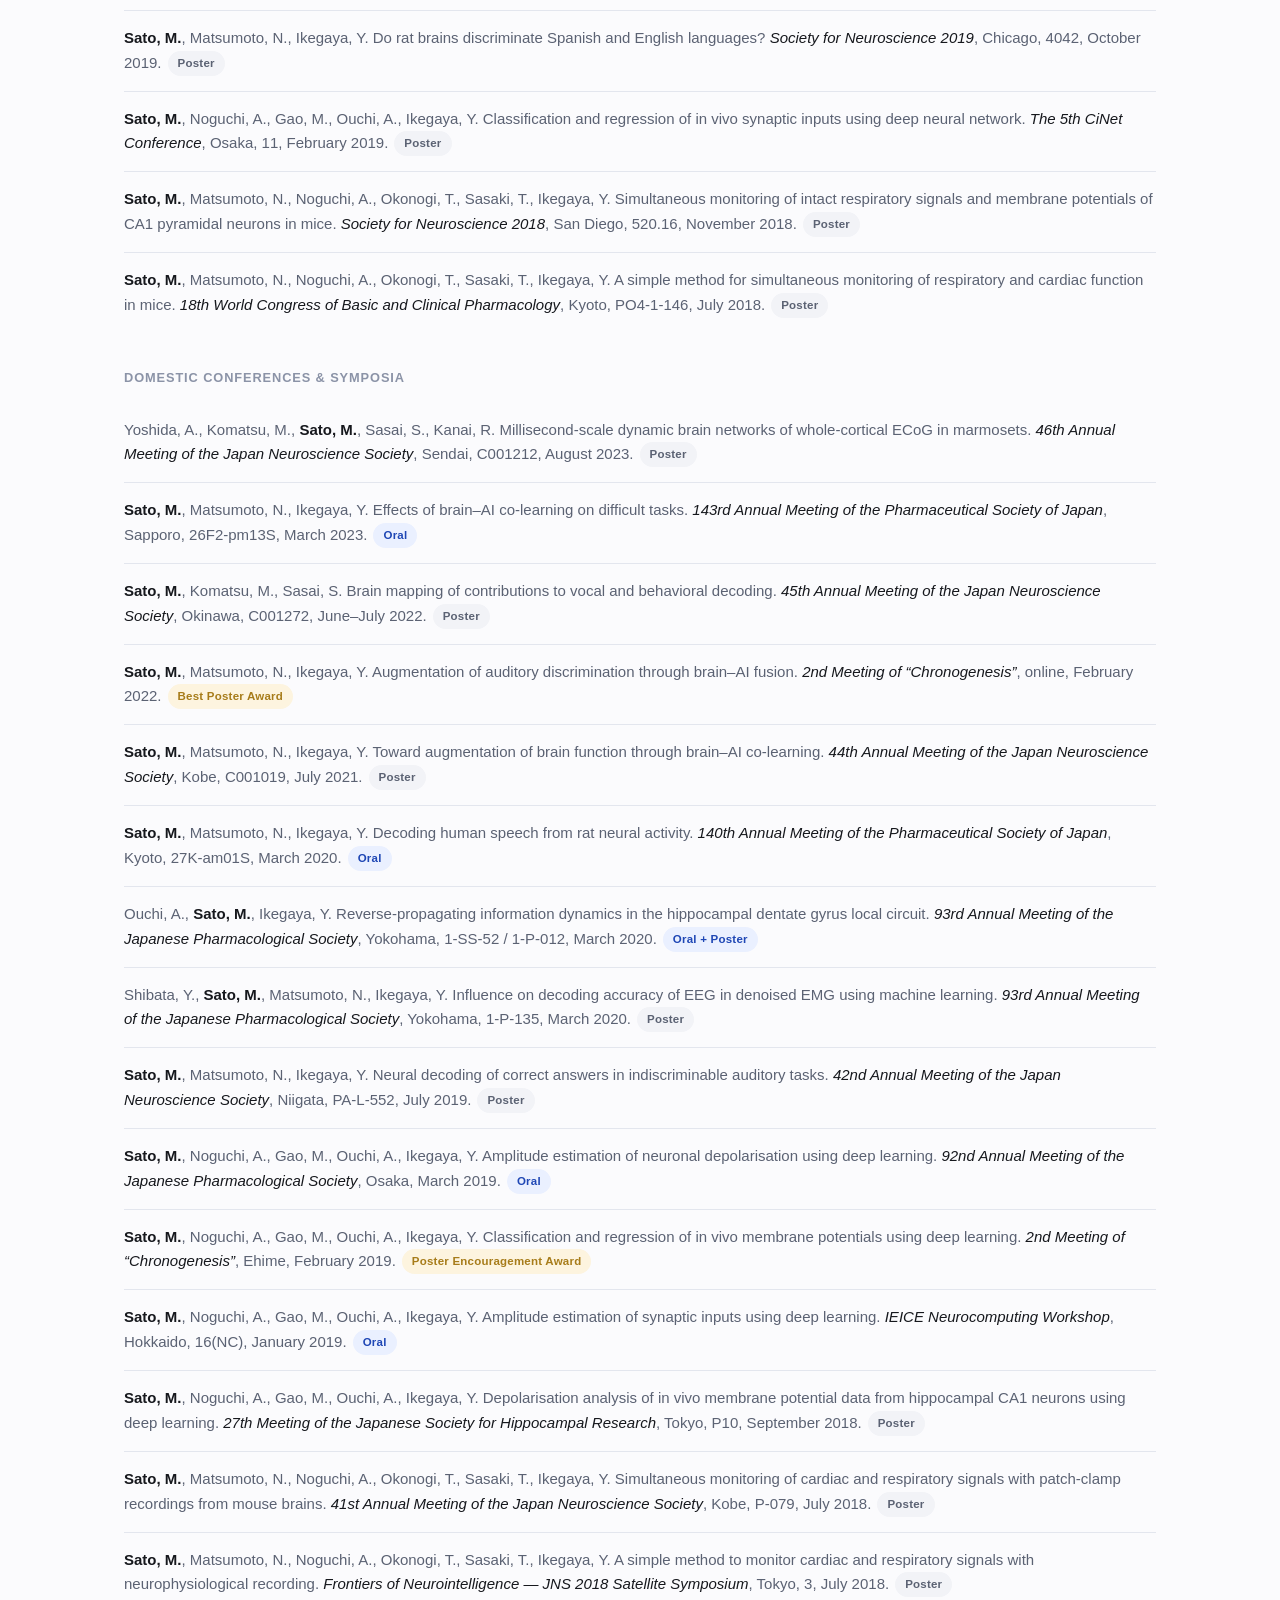
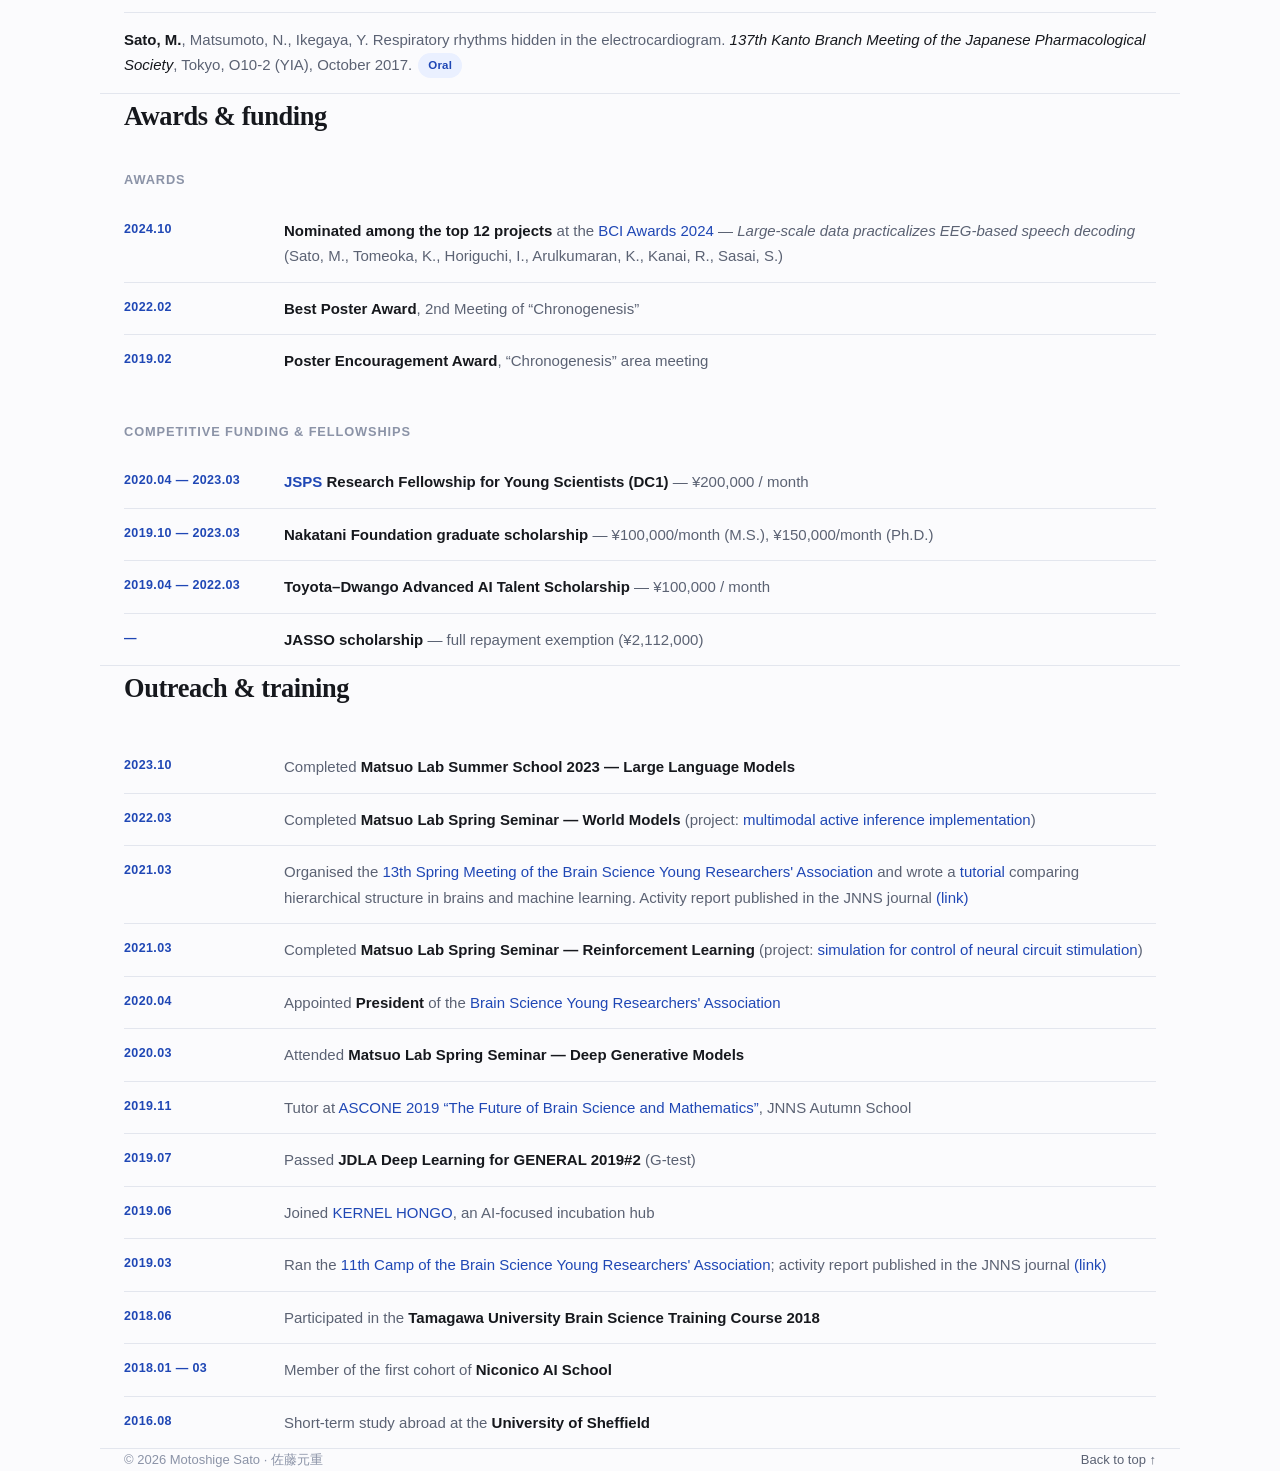
==== commit 17df7cc5: "Correct the Araya Visiting Researcher period to 2023.03 The 2019-era page recorded 2021.10-2022.03 a" ====
--- a/index.html
+++ b/index.html
@@ -290,7 +290,7 @@
       <span class="what" data-l="ja">Senior Researcher、<span class="where">株式会社アラヤ</span></span>
     </li>
     <li>
-      <span class="when">2021.10 &mdash; 2022.03</span>
+      <span class="when">2021.10 &mdash; 2023.03</span>
       <span class="what" data-l="en">Visiting Researcher, <span class="where">Araya Inc.</span></span>
       <span class="what" data-l="ja">客員研究員、<span class="where">株式会社アラヤ</span></span>
     </li>
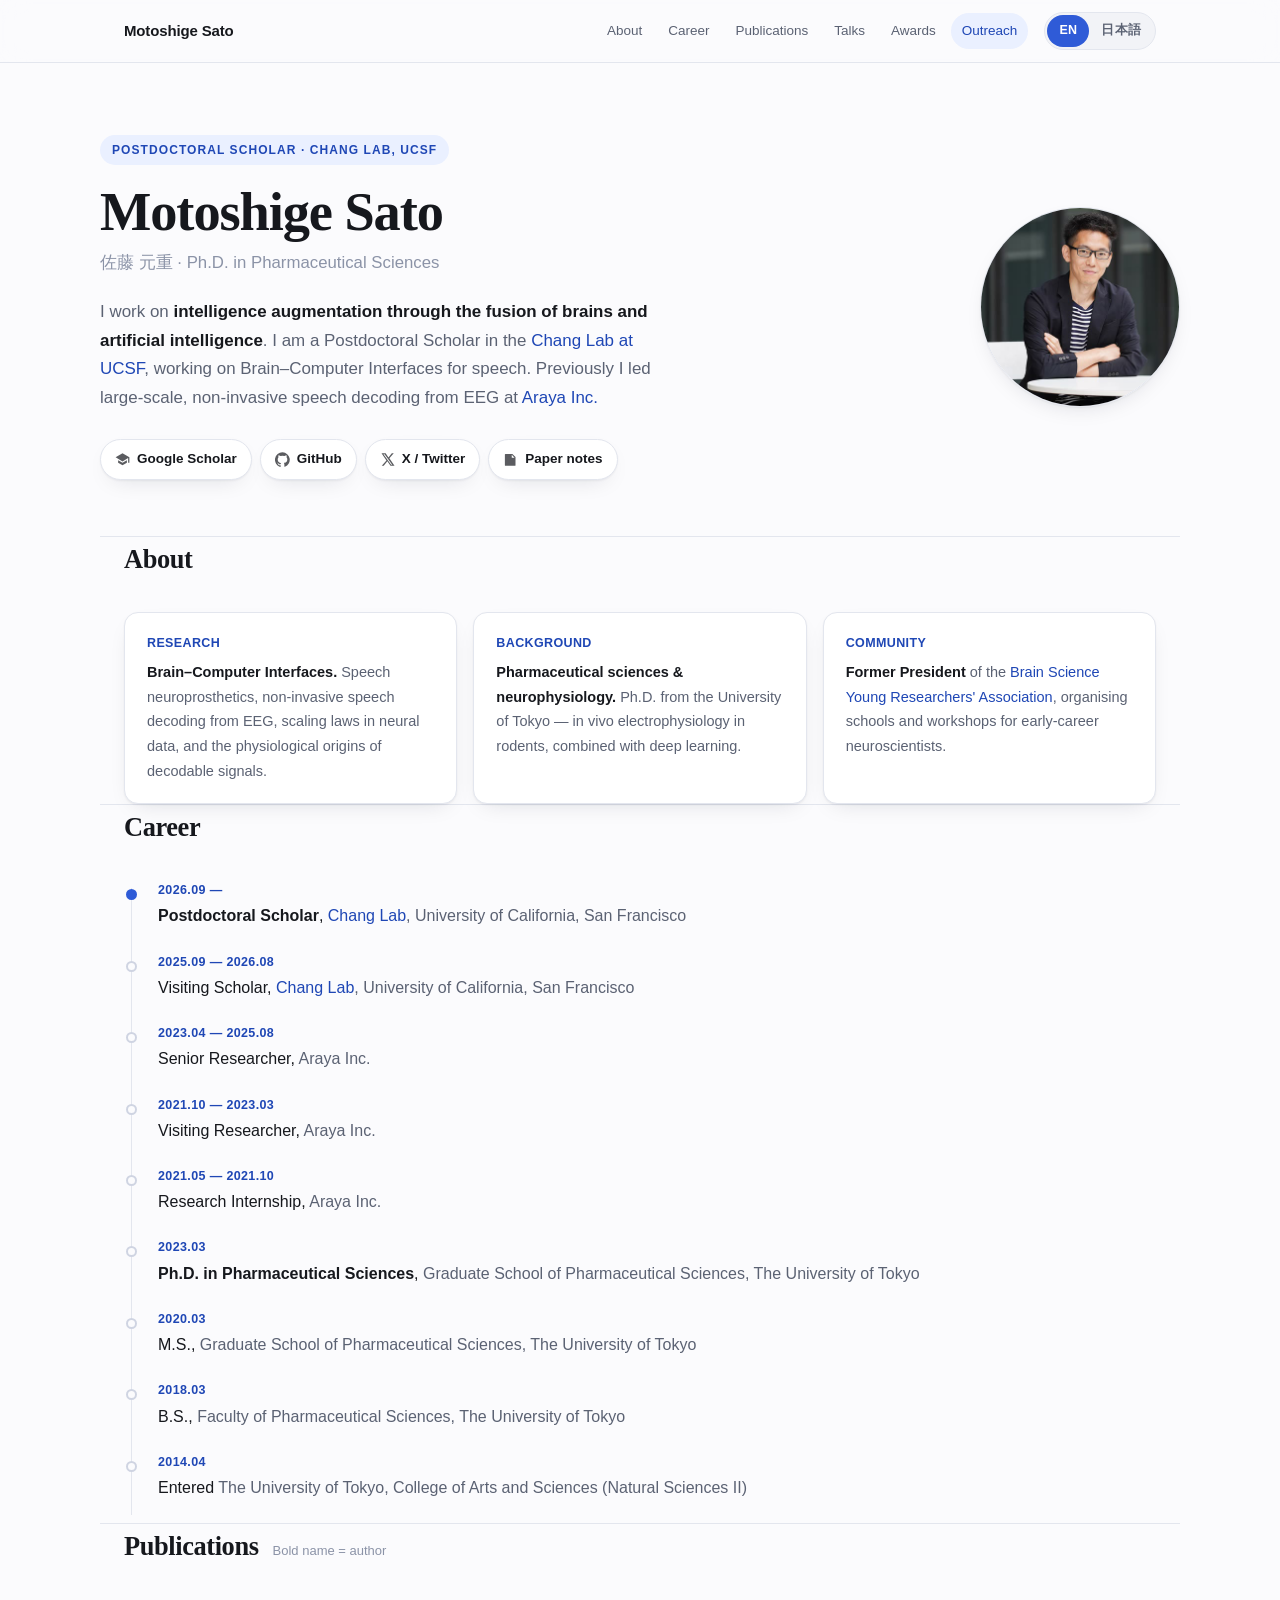
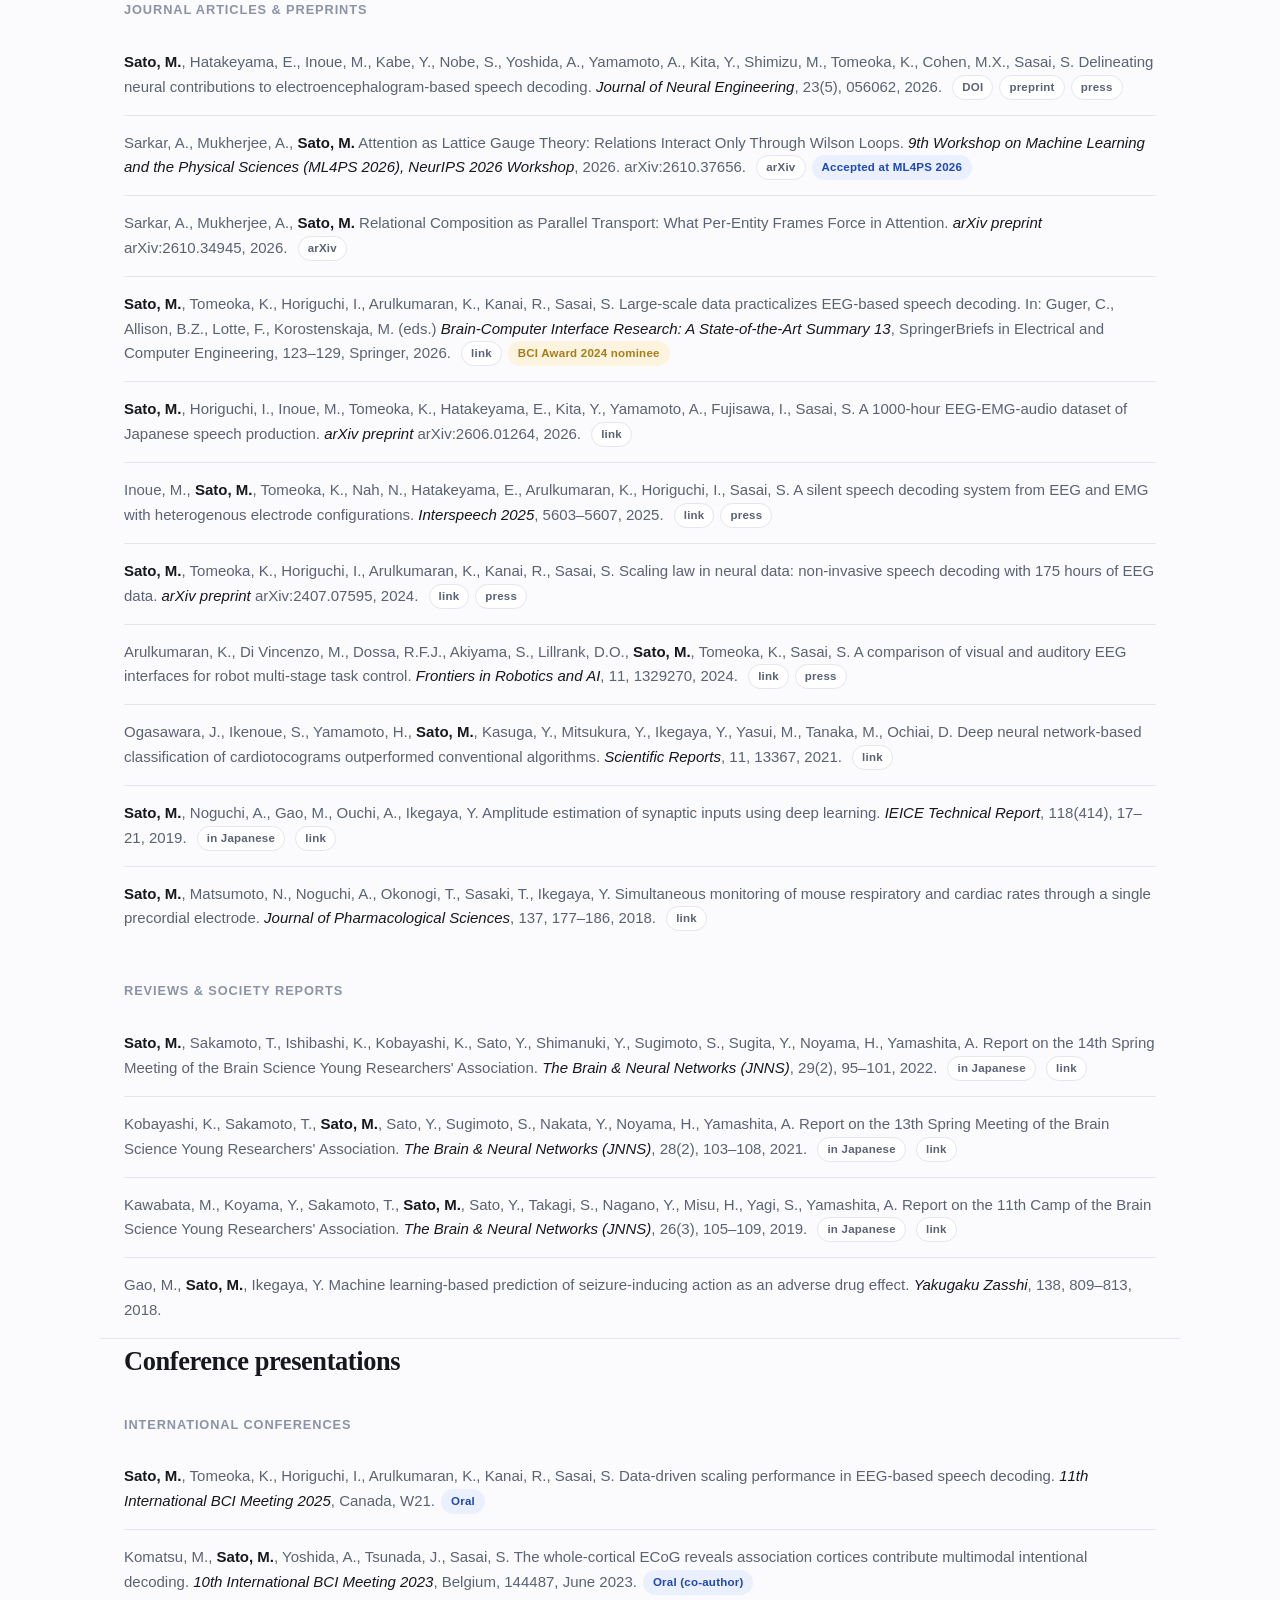
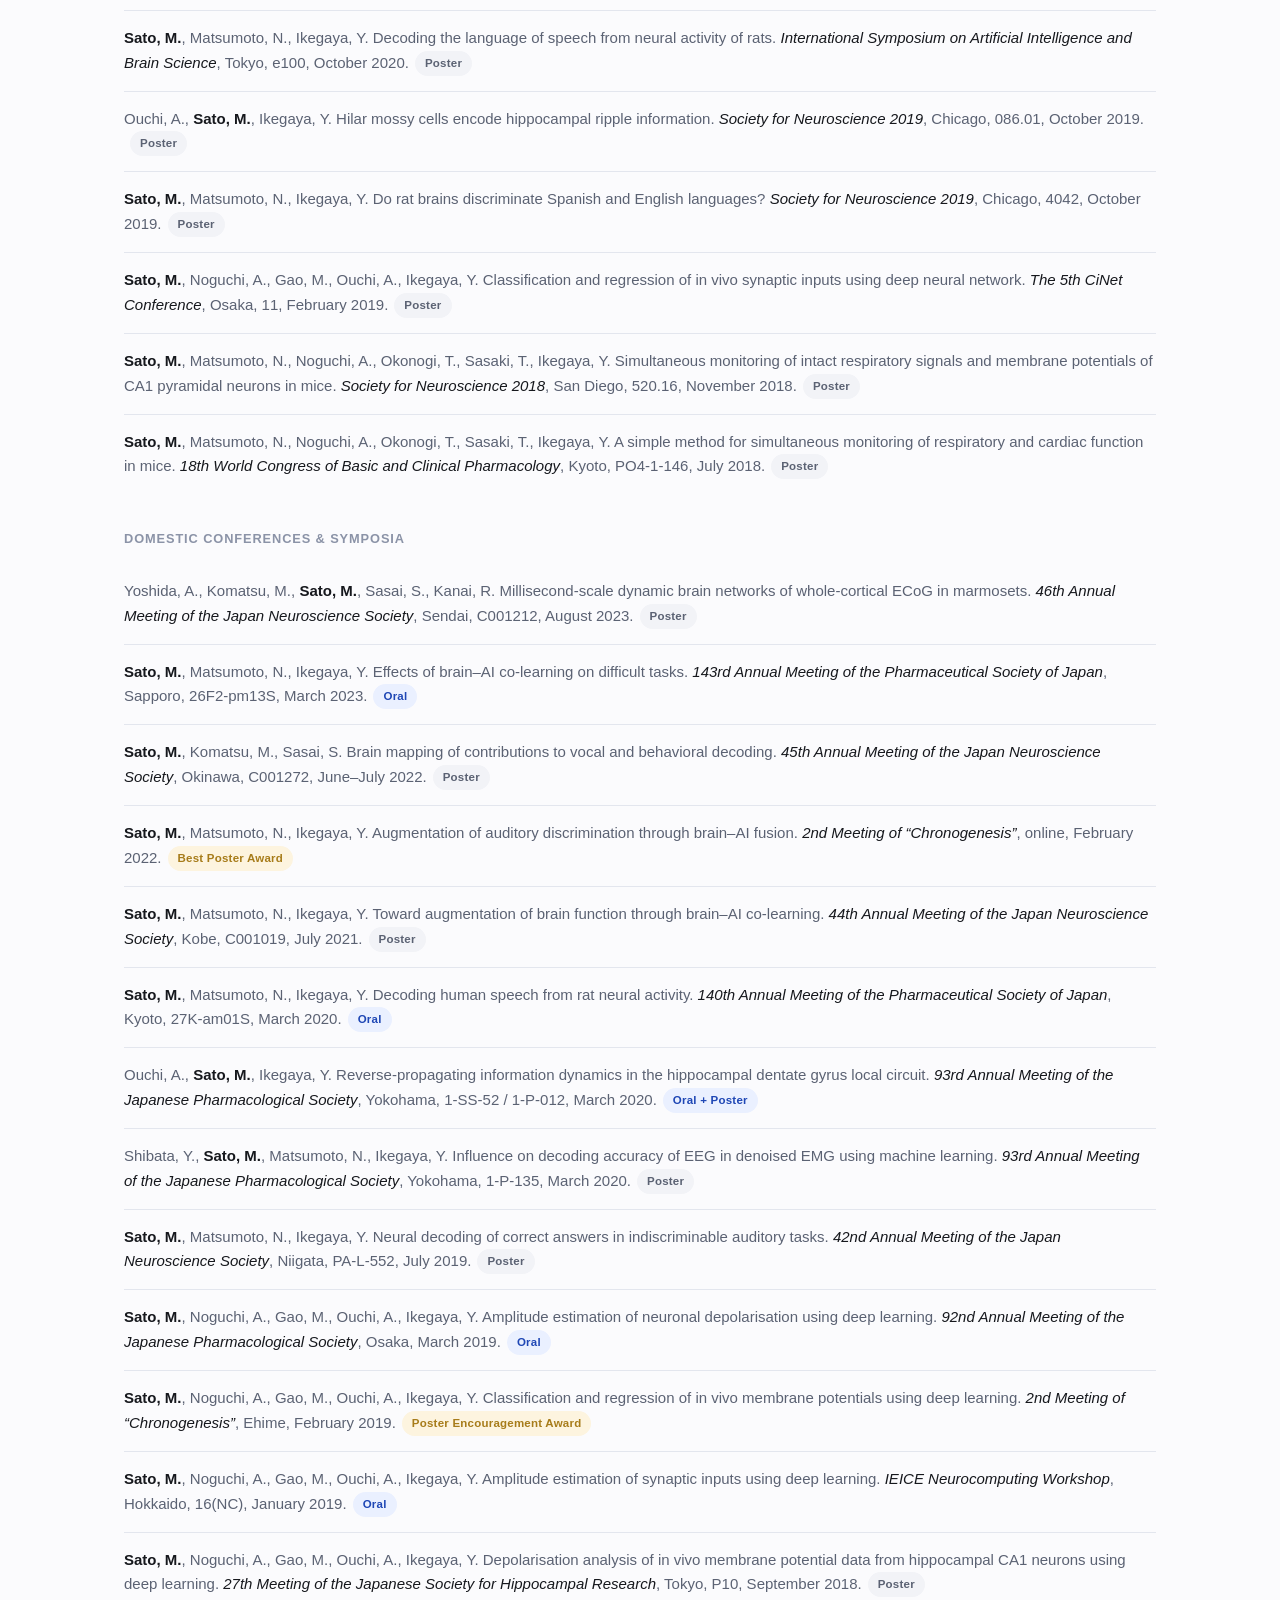
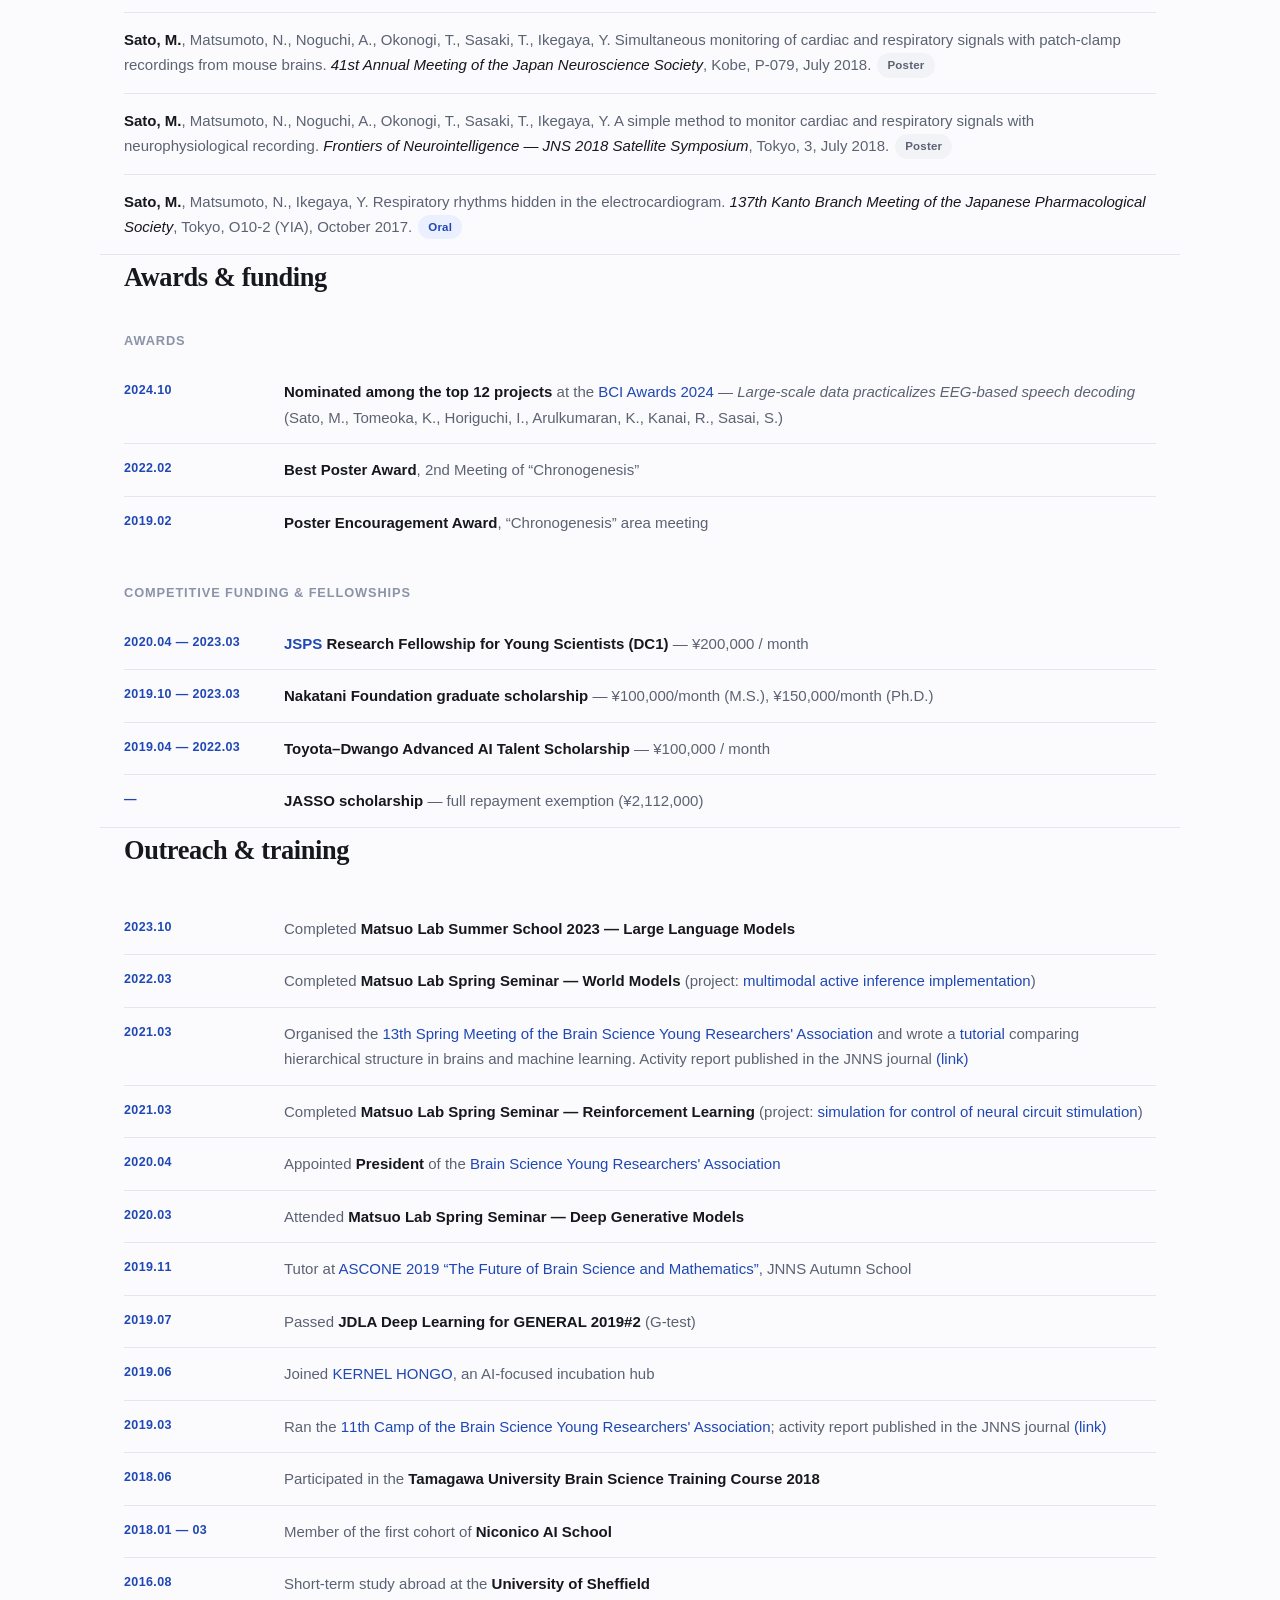
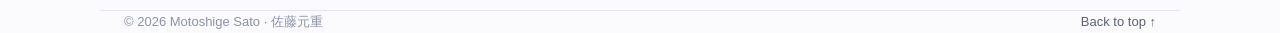
==== commit e0233deb: "Update JNE publication and add attention theory papers" ====
--- a/index.html
+++ b/index.html
@@ -330,6 +330,12 @@
 
   <h3><span data-l="en">Journal articles &amp; preprints</span><span data-l="ja">学術雑誌等に発表した論文、著書</span></h3>
   <ul class="pubs">
+    <li><em class="me">Sato, M.</em>, Hatakeyama, E., Inoue, M., Kabe, Y., Nobe, S., Yoshida, A., Yamamoto, A., Kita, Y., Shimizu, M., Tomeoka, K., Cohen, M.X., Sasai, S. Delineating neural contributions to electroencephalogram-based speech decoding. <span class="venue">Journal of Neural Engineering</span>, 23(5), 056062, 2026.
+      <a class="tag" href="https://doi.org/10.1088/1741-2552/aeb68d" target="_blank" rel="noopener">DOI</a><a class="tag" href="https://www.biorxiv.org/content/10.1101/2024.05.09.591996v2" target="_blank" rel="noopener"><span data-l="en">preprint</span><span data-l="ja">プレプリント</span></a><a class="tag" href="https://www.araya.org/publications/news20230512/" target="_blank" rel="noopener"><span data-l="en">press</span><span data-l="ja">解説記事</span></a></li>
+    <li>Sarkar, A., Mukherjee, A., <em class="me">Sato, M.</em> Attention as Lattice Gauge Theory: Relations Interact Only Through Wilson Loops. <span class="venue">9th Workshop on Machine Learning and the Physical Sciences (ML4PS 2026), NeurIPS 2026 Workshop</span>, 2026. arXiv:2610.37656.
+      <a class="tag" href="https://arxiv.org/abs/2610.37656" target="_blank" rel="noopener">arXiv</a><span class="tag oral"><span data-l="en">Accepted at ML4PS 2026</span><span data-l="ja">ML4PS 2026 採択</span></span></li>
+    <li>Sarkar, A., Mukherjee, A., <em class="me">Sato, M.</em> Relational Composition as Parallel Transport: What Per-Entity Frames Force in Attention. <span class="venue">arXiv preprint</span> arXiv:2610.34945, 2026.
+      <a class="tag" href="https://arxiv.org/abs/2610.34945" target="_blank" rel="noopener">arXiv</a></li>
     <li><em class="me">Sato, M.</em>, Tomeoka, K., Horiguchi, I., Arulkumaran, K., Kanai, R., Sasai, S. Large-scale data practicalizes EEG-based speech decoding. In: Guger, C., Allison, B.Z., Lotte, F., Korostenskaja, M. (eds.) <span class="venue">Brain-Computer Interface Research: A State-of-the-Art Summary 13</span>, SpringerBriefs in Electrical and Computer Engineering, 123&ndash;129, Springer, 2026.
       <a class="tag" href="https://doi.org/10.1007/978-3-032-25828-1_13" target="_blank" rel="noopener">link</a><span class="tag prize"><span data-l="en">BCI Award 2024 nominee</span><span data-l="ja">BCI Award 2024 ノミネート</span></span></li>
     <li><em class="me">Sato, M.</em>, Horiguchi, I., Inoue, M., Tomeoka, K., Hatakeyama, E., Kita, Y., Yamamoto, A., Fujisawa, I., Sasai, S. A 1000-hour EEG-EMG-audio dataset of Japanese speech production. <span class="venue">arXiv preprint</span> arXiv:2606.01264, 2026.
@@ -340,8 +346,6 @@
       <a class="tag" href="https://arxiv.org/abs/2407.07595" target="_blank" rel="noopener">link</a><a class="tag" href="https://www.araya.org/publications/news20240716/" target="_blank" rel="noopener"><span data-l="en">press</span><span data-l="ja">解説記事</span></a></li>
     <li>Arulkumaran, K., Di Vincenzo, M., Dossa, R.F.J., Akiyama, S., Lillrank, D.O., <em class="me">Sato, M.</em>, Tomeoka, K., Sasai, S. A comparison of visual and auditory EEG interfaces for robot multi-stage task control. <span class="venue">Frontiers in Robotics and AI</span>, 11, 1329270, 2024.
       <a class="tag" href="https://www.frontiersin.org/journals/robotics-and-ai/articles/10.3389/frobt.2024.1329270/full" target="_blank" rel="noopener">link</a><a class="tag" href="https://www.araya.org/publications/news20230728/" target="_blank" rel="noopener"><span data-l="en">press</span><span data-l="ja">解説記事</span></a></li>
-    <li><em class="me">Sato, M.</em>, Kabe, Y., Nobe, S., Yoshida, A., Inoue, M., Simizu, M., Tomeoka, K., Sasai, S. Delineating neural contributions to electroencephalogram-based speech decoding. <span class="venue">bioRxiv</span> 2024.05.09.591996, 2024.
-      <a class="tag" href="https://www.biorxiv.org/content/10.1101/2024.05.09.591996v2" target="_blank" rel="noopener">link</a><a class="tag" href="https://www.araya.org/publications/news20230512/" target="_blank" rel="noopener"><span data-l="en">press</span><span data-l="ja">解説記事</span></a></li>
     <li>Ogasawara, J., Ikenoue, S., Yamamoto, H., <em class="me">Sato, M.</em>, Kasuga, Y., Mitsukura, Y., Ikegaya, Y., Yasui, M., Tanaka, M., Ochiai, D. Deep neural network-based classification of cardiotocograms outperformed conventional algorithms. <span class="venue">Scientific Reports</span>, 11, 13367, 2021.
       <a class="tag" href="https://www.nature.com/articles/s41598-021-92805-9" target="_blank" rel="noopener">link</a></li>
     <li><span data-l="en"><em class="me">Sato, M.</em>, Noguchi, A., Gao, M., Ouchi, A., Ikegaya, Y. Amplitude estimation of synaptic inputs using deep learning. <span class="venue">IEICE Technical Report</span>, 118(414), 17&ndash;21, 2019. <span class="tag">in Japanese</span></span><span data-l="ja"><em class="me">佐藤元重</em>、野口朝子、高夢璇、大内彩子、池谷裕二、深層学習を用いたシナプス入力の振幅推定、<span class="venue">電子情報通信学会技術研究報告</span>、118(414), 17&ndash;21, 2019.</span>
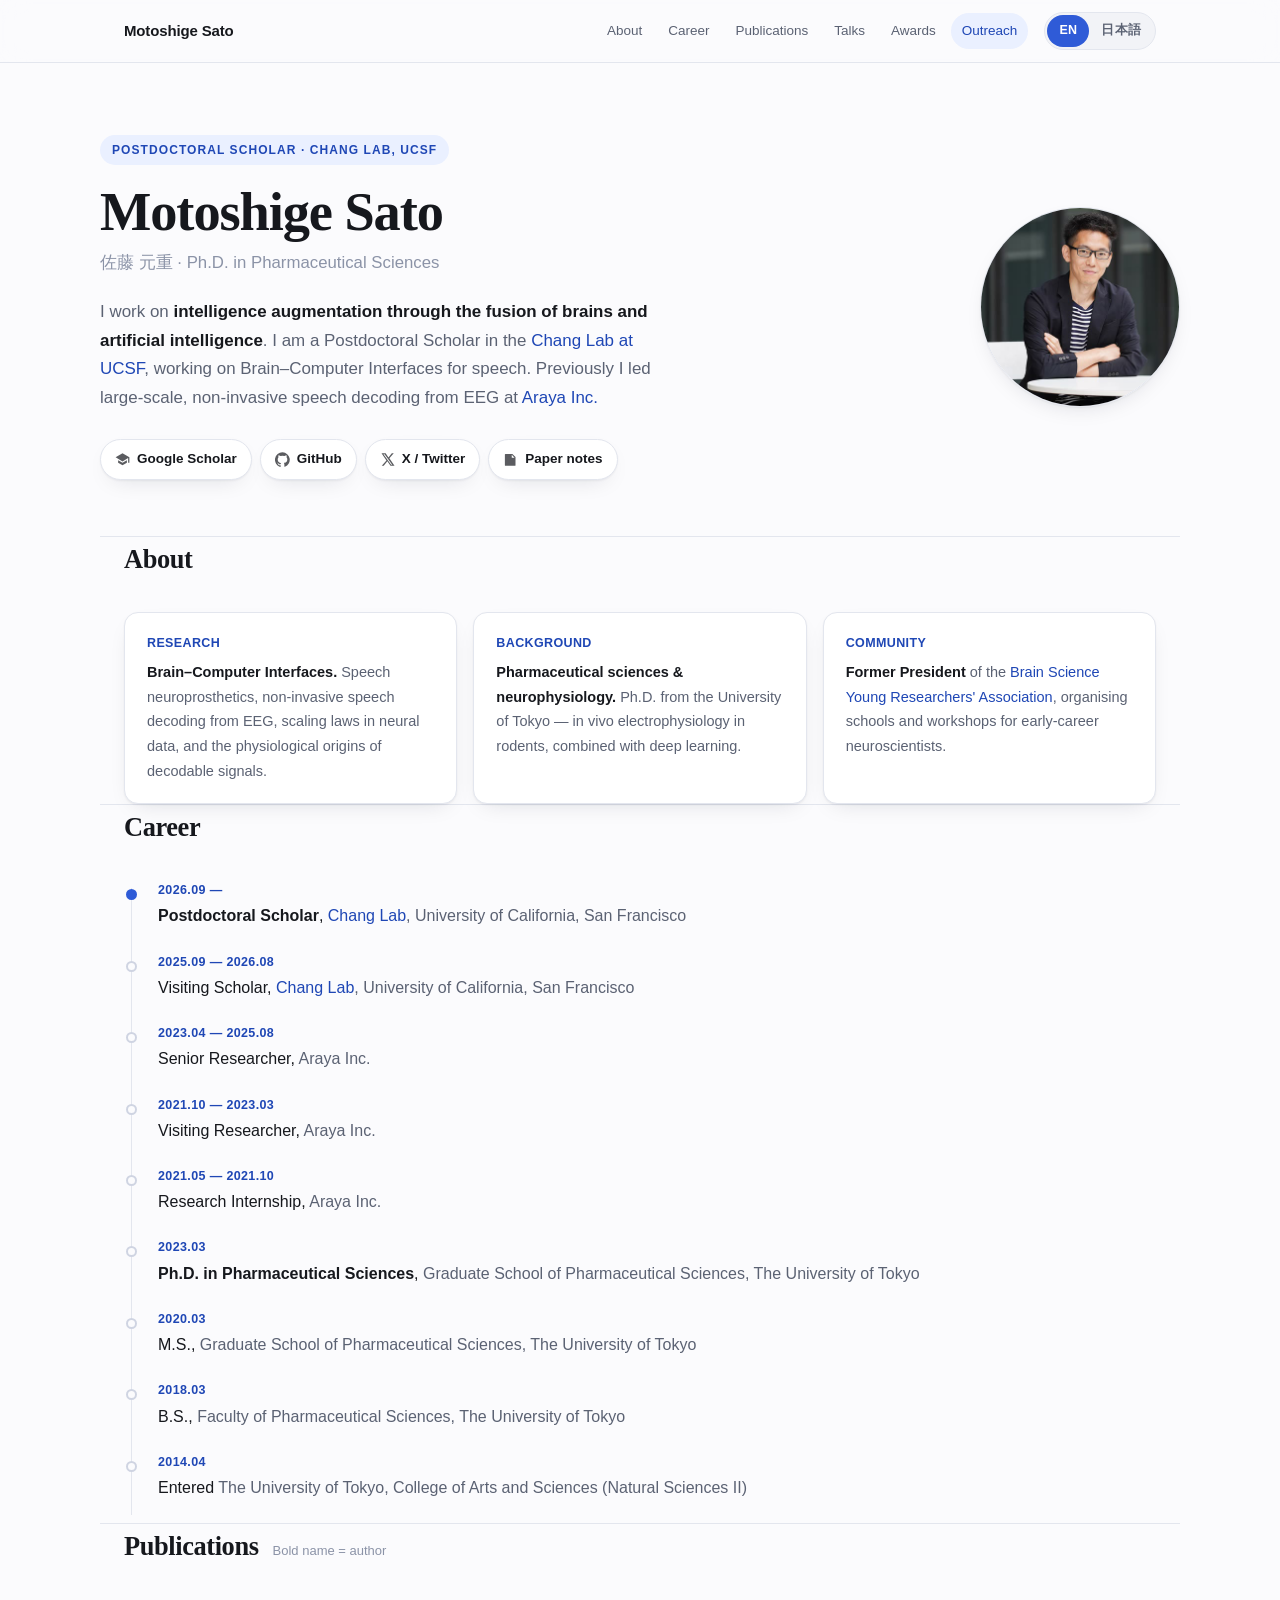
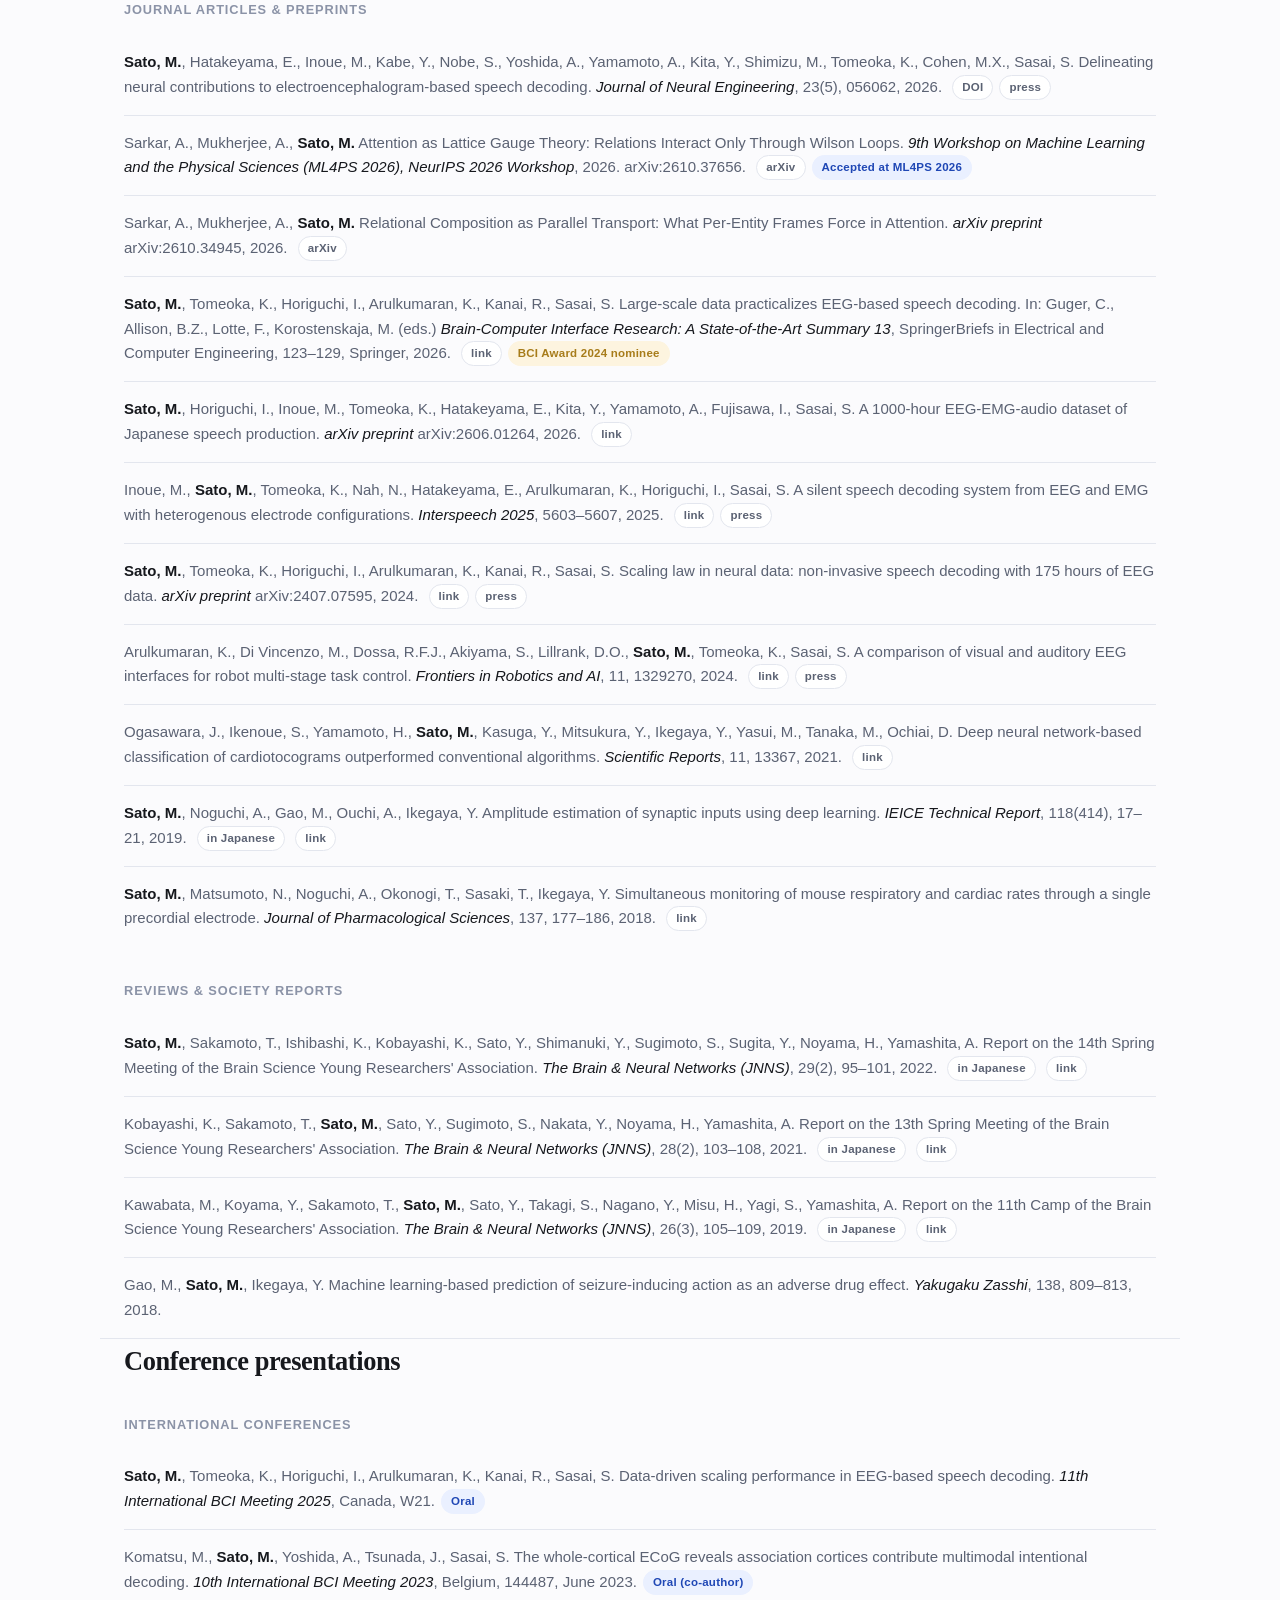
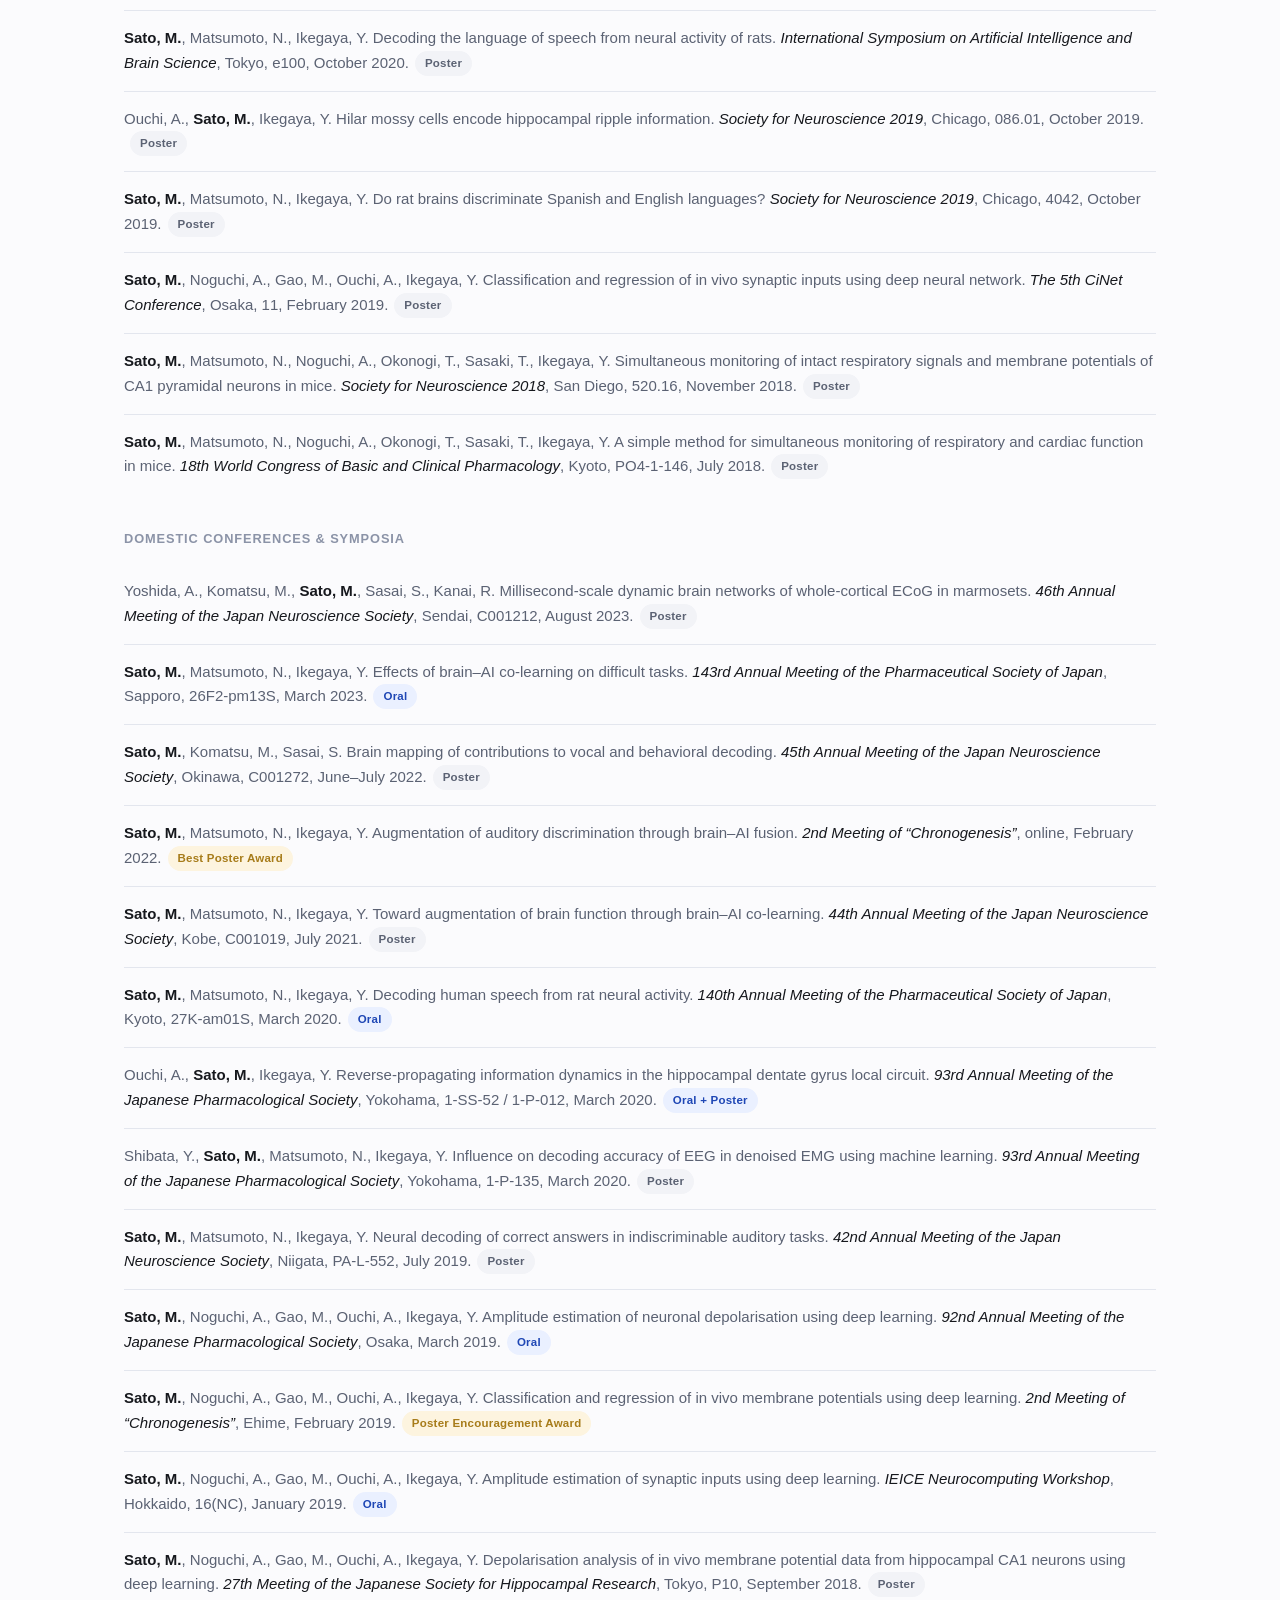
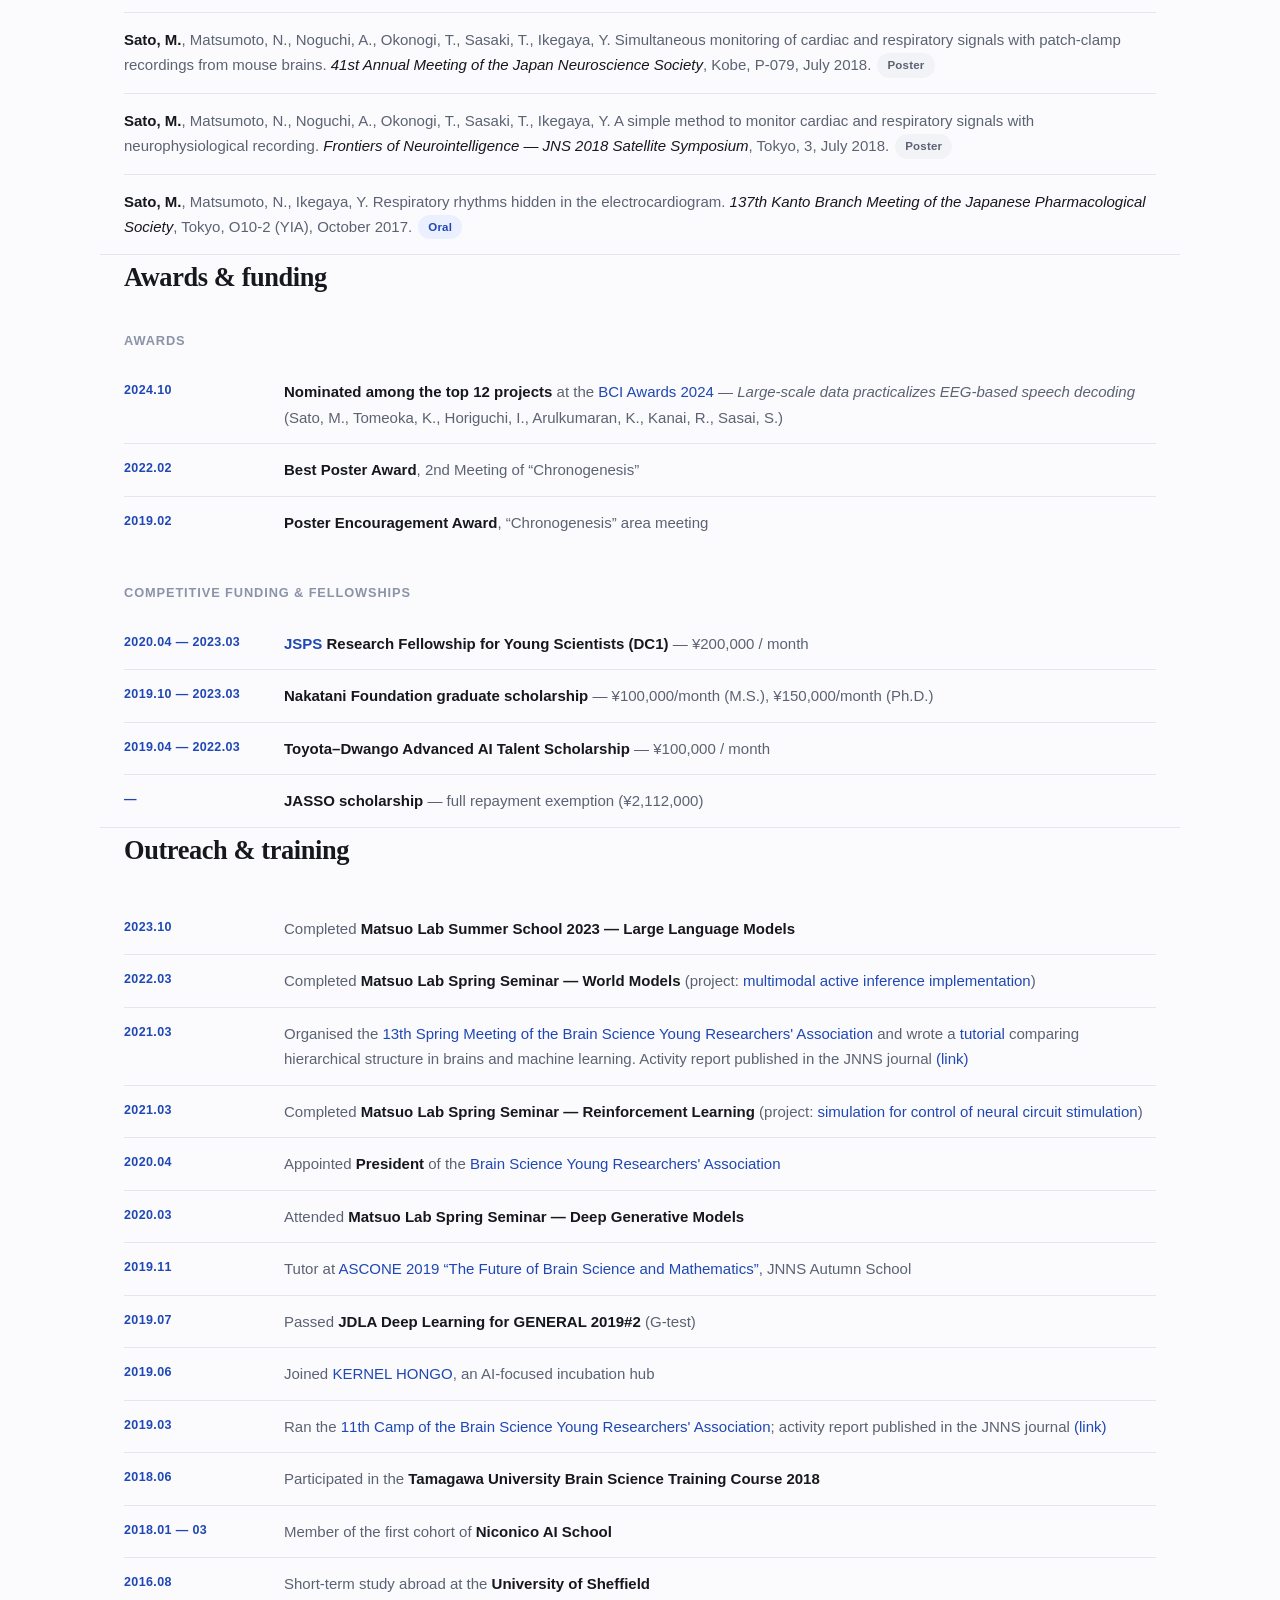
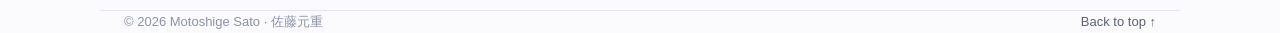
==== commit ab541d1d: "Remove preprint tag from published JNE article" ====
--- a/index.html
+++ b/index.html
@@ -331,7 +331,7 @@
   <h3><span data-l="en">Journal articles &amp; preprints</span><span data-l="ja">学術雑誌等に発表した論文、著書</span></h3>
   <ul class="pubs">
     <li><em class="me">Sato, M.</em>, Hatakeyama, E., Inoue, M., Kabe, Y., Nobe, S., Yoshida, A., Yamamoto, A., Kita, Y., Shimizu, M., Tomeoka, K., Cohen, M.X., Sasai, S. Delineating neural contributions to electroencephalogram-based speech decoding. <span class="venue">Journal of Neural Engineering</span>, 23(5), 056062, 2026.
-      <a class="tag" href="https://doi.org/10.1088/1741-2552/aeb68d" target="_blank" rel="noopener">DOI</a><a class="tag" href="https://www.biorxiv.org/content/10.1101/2024.05.09.591996v2" target="_blank" rel="noopener"><span data-l="en">preprint</span><span data-l="ja">プレプリント</span></a><a class="tag" href="https://www.araya.org/publications/news20230512/" target="_blank" rel="noopener"><span data-l="en">press</span><span data-l="ja">解説記事</span></a></li>
+      <a class="tag" href="https://doi.org/10.1088/1741-2552/aeb68d" target="_blank" rel="noopener">DOI</a><a class="tag" href="https://www.araya.org/publications/news20230512/" target="_blank" rel="noopener"><span data-l="en">press</span><span data-l="ja">解説記事</span></a></li>
     <li>Sarkar, A., Mukherjee, A., <em class="me">Sato, M.</em> Attention as Lattice Gauge Theory: Relations Interact Only Through Wilson Loops. <span class="venue">9th Workshop on Machine Learning and the Physical Sciences (ML4PS 2026), NeurIPS 2026 Workshop</span>, 2026. arXiv:2610.37656.
       <a class="tag" href="https://arxiv.org/abs/2610.37656" target="_blank" rel="noopener">arXiv</a><span class="tag oral"><span data-l="en">Accepted at ML4PS 2026</span><span data-l="ja">ML4PS 2026 採択</span></span></li>
     <li>Sarkar, A., Mukherjee, A., <em class="me">Sato, M.</em> Relational Composition as Parallel Transport: What Per-Entity Frames Force in Attention. <span class="venue">arXiv preprint</span> arXiv:2610.34945, 2026.
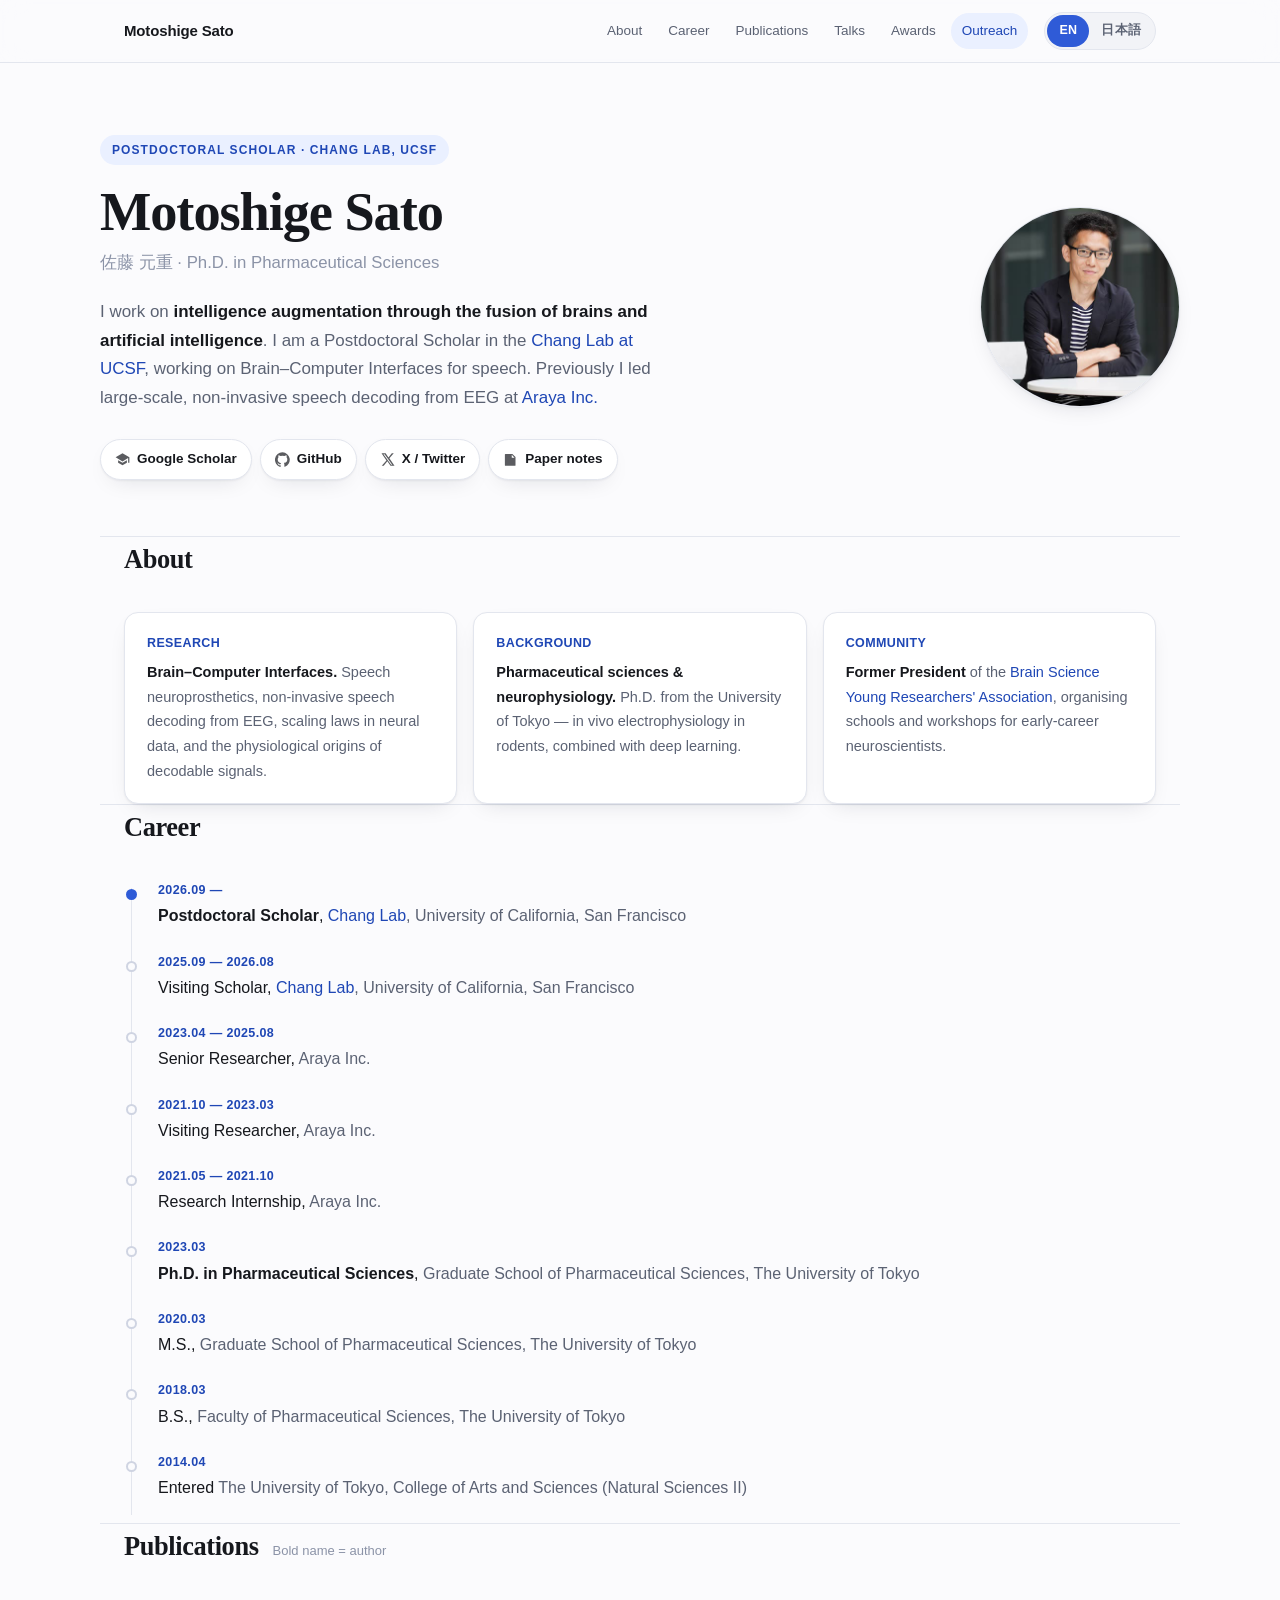
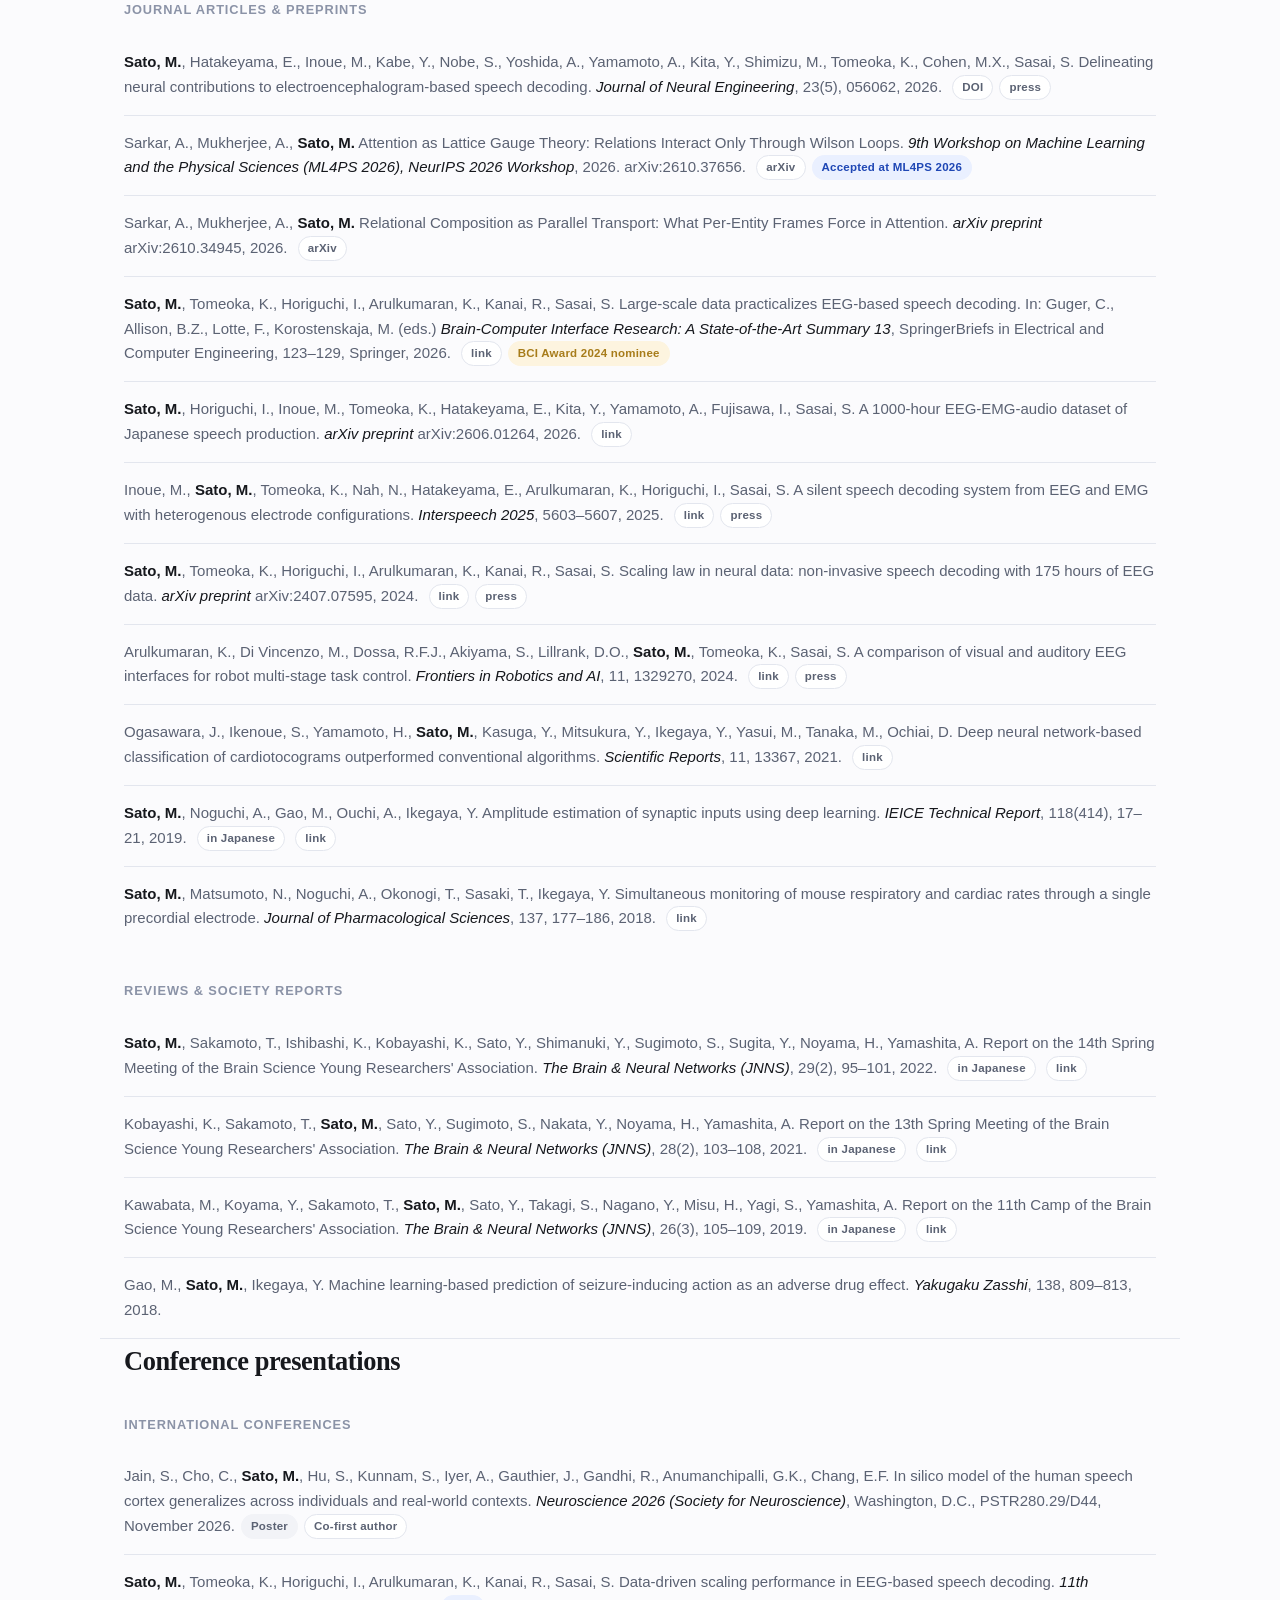
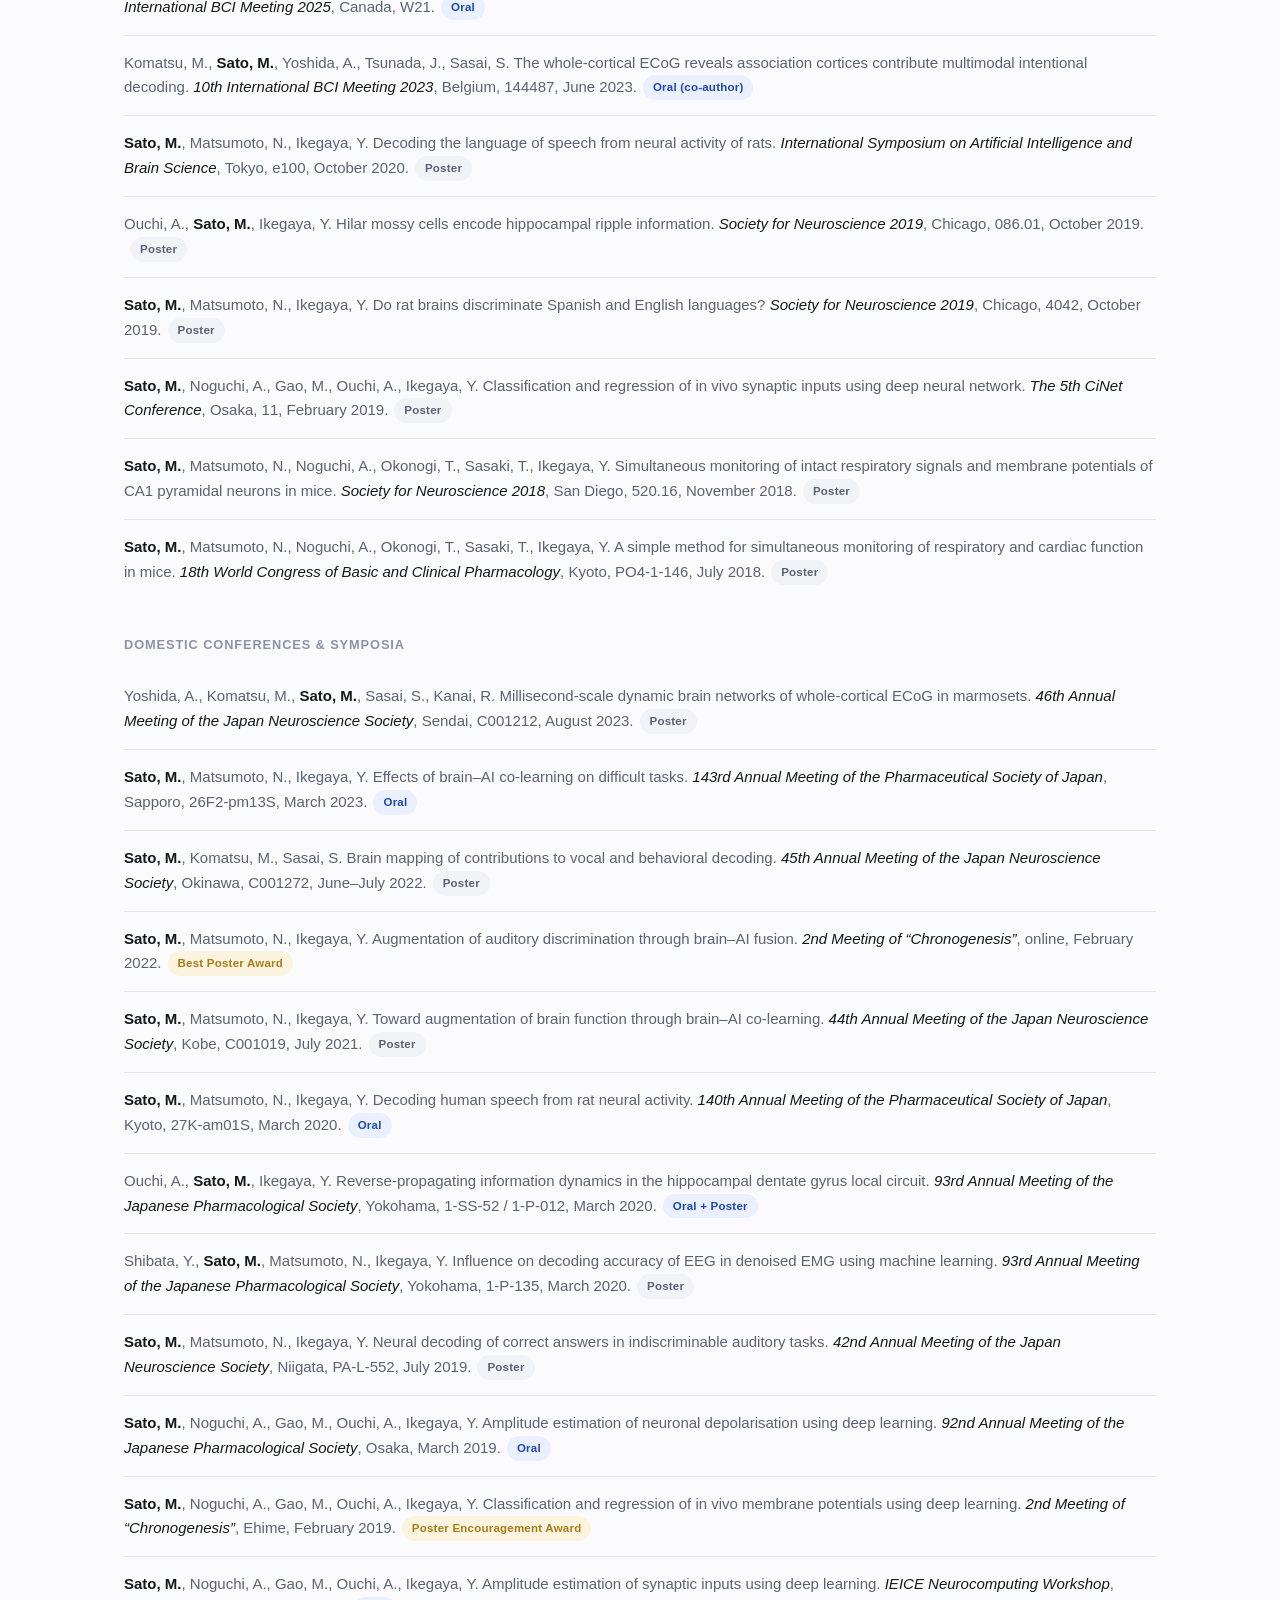
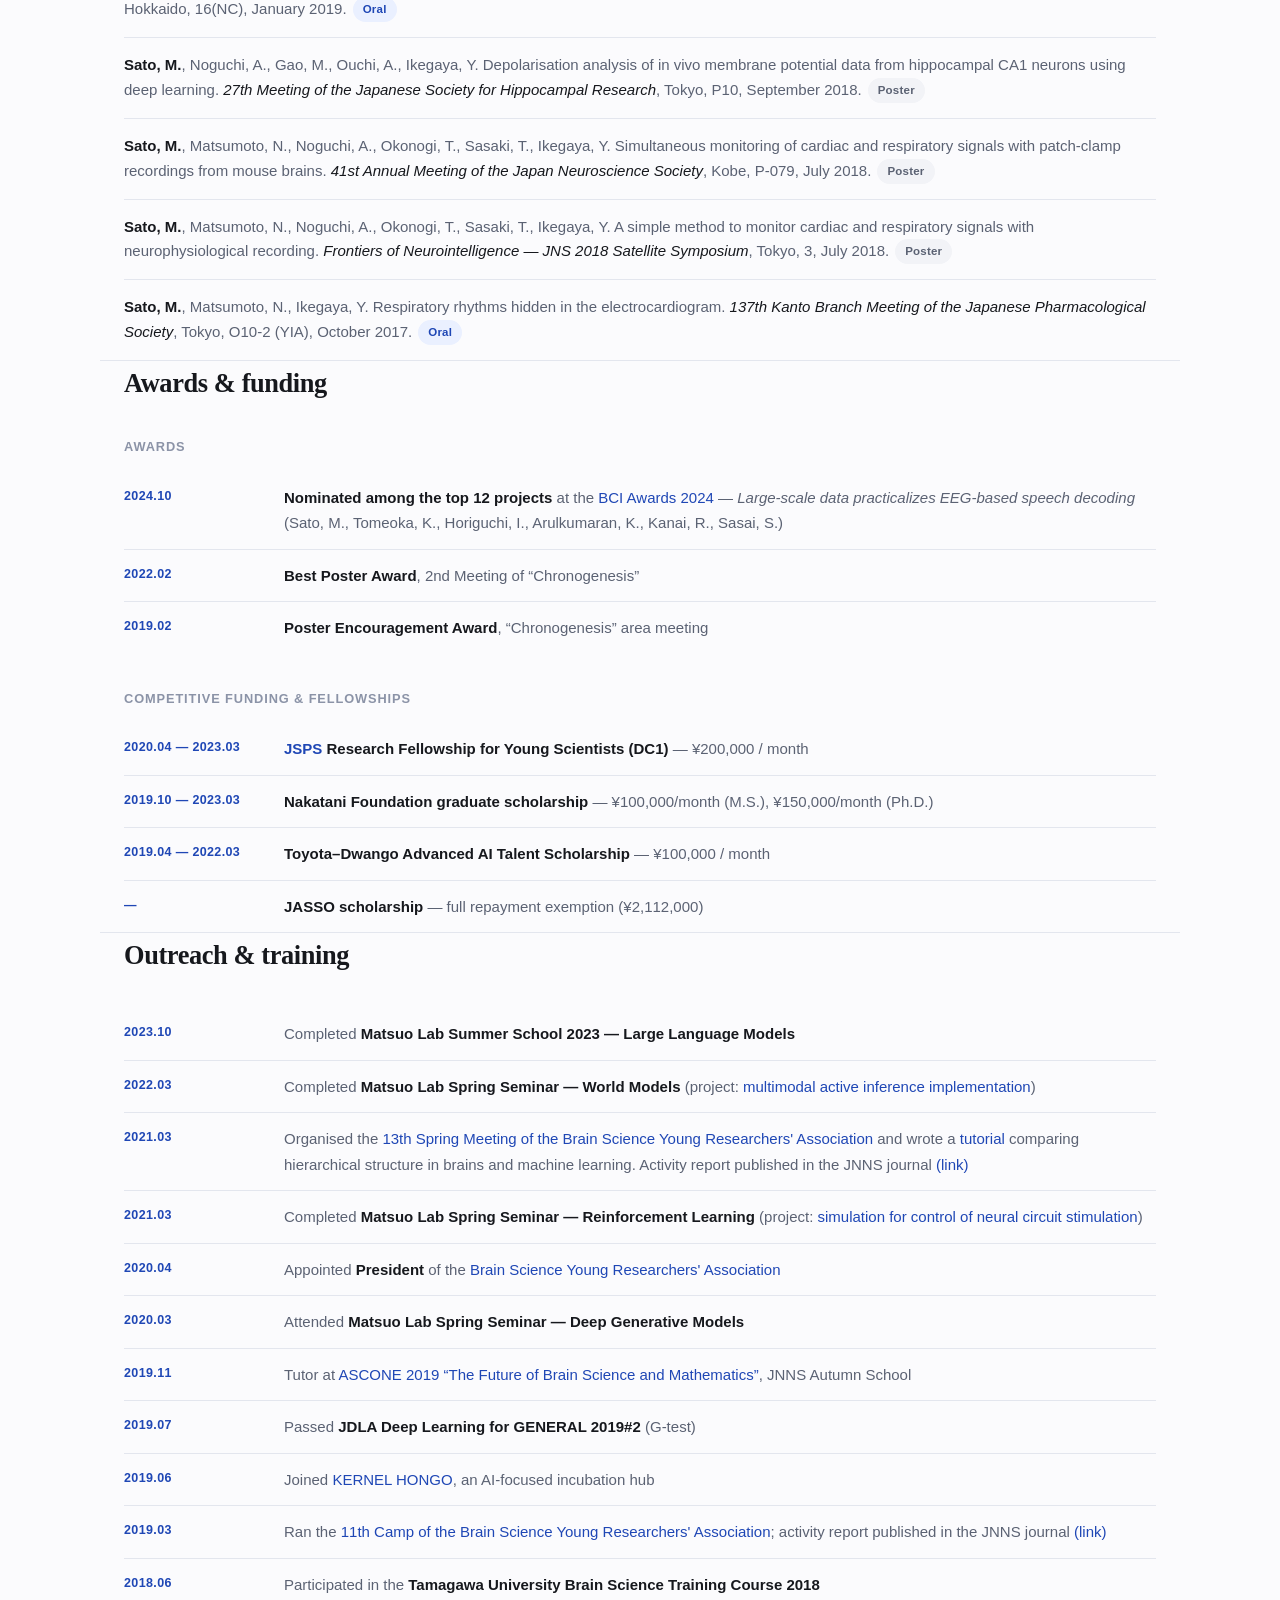
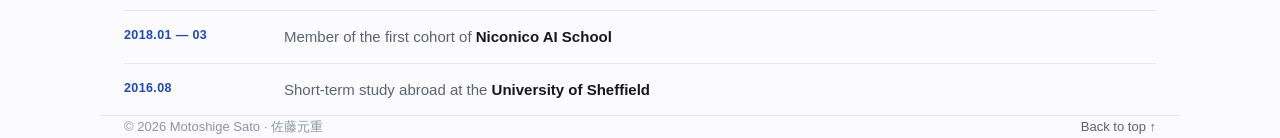
==== commit cec14e38: "Add the SfN 2026 in-silico speech cortex poster Co-authored poster at Neuroscience 2026 (Jain, Cho a" ====
--- a/index.html
+++ b/index.html
@@ -373,6 +373,7 @@
 
   <h3><span data-l="en">International conferences</span><span data-l="ja">国際会議における発表</span></h3>
   <ul class="pubs">
+    <li>Jain, S., Cho, C., <em class="me">Sato, M.</em>, Hu, S., Kunnam, S., Iyer, A., Gauthier, J., Gandhi, R., Anumanchipalli, G.K., Chang, E.F. In silico model of the human speech cortex generalizes across individuals and real-world contexts. <span class="venue">Neuroscience 2026 (Society for Neuroscience)</span>, Washington, D.C., PSTR280.29/D44, November 2026.<span class="tag poster"><span data-l="en">Poster</span><span data-l="ja">ポスター</span></span><span class="tag"><span data-l="en">Co-first author</span><span data-l="ja">共同筆頭著者</span></span></li>
     <li><em class="me">Sato, M.</em>, Tomeoka, K., Horiguchi, I., Arulkumaran, K., Kanai, R., Sasai, S. Data-driven scaling performance in EEG-based speech decoding. <span class="venue">11th International BCI Meeting 2025</span>, Canada, W21.<span class="tag oral"><span data-l="en">Oral</span><span data-l="ja">口頭発表</span></span></li>
     <li>Komatsu, M., <em class="me">Sato, M.</em>, Yoshida, A., Tsunada, J., Sasai, S. The whole-cortical ECoG reveals association cortices contribute multimodal intentional decoding. <span class="venue">10th International BCI Meeting 2023</span>, Belgium, 144487, June 2023.<span class="tag oral"><span data-l="en">Oral (co-author)</span><span data-l="ja">口頭発表（共著）</span></span></li>
     <li><em class="me">Sato, M.</em>, Matsumoto, N., Ikegaya, Y. Decoding the language of speech from neural activity of rats. <span class="venue">International Symposium on Artificial Intelligence and Brain Science</span>, Tokyo, e100, October 2020.<span class="tag poster"><span data-l="en">Poster</span><span data-l="ja">ポスター</span></span></li>
